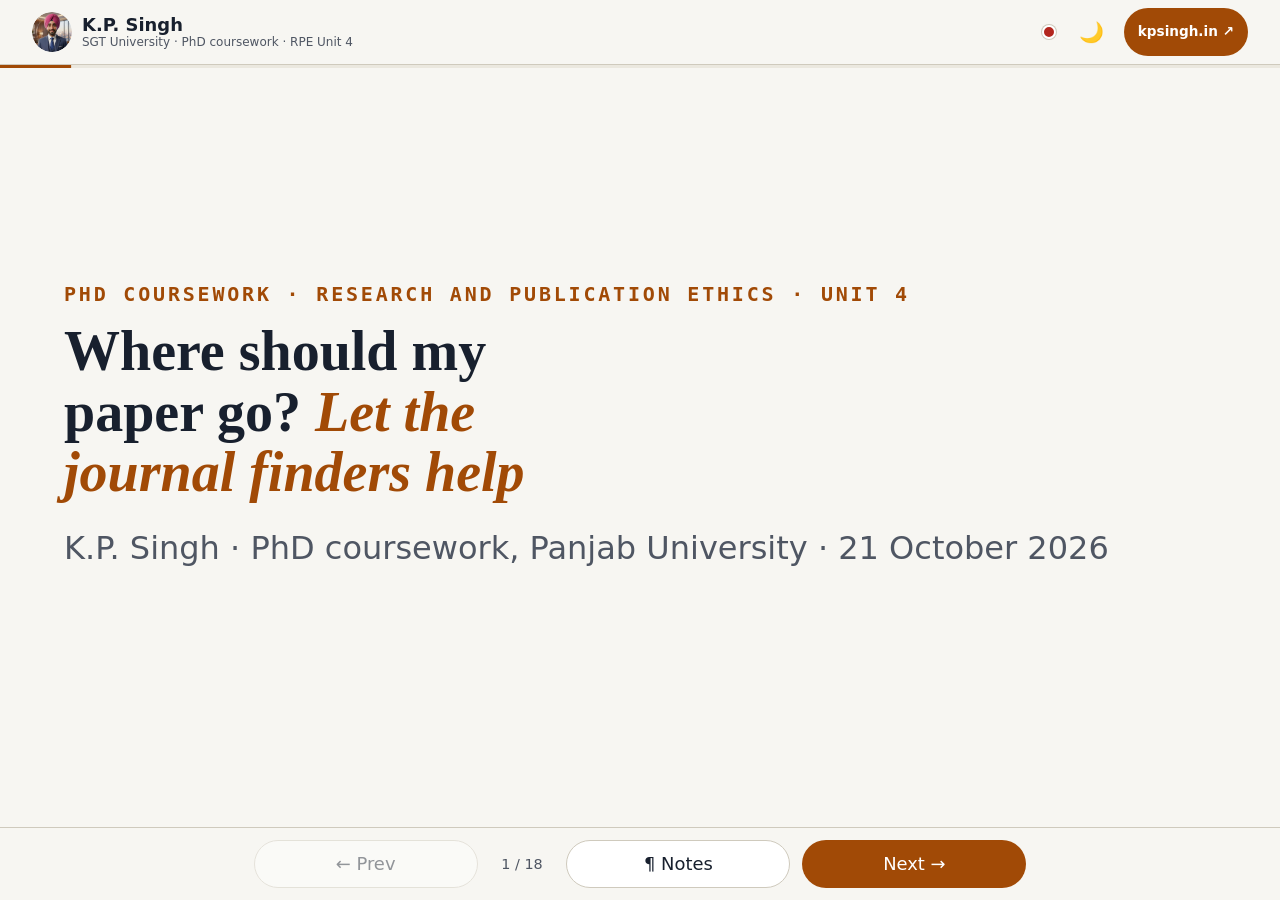
==== journal-finder/RPE-U4-JournalFinders_slides.html @ 599c1cad "Add RPE Unit 4 journal finder playbook deck, speaker script and /jf join link Co-Authored-By: Claude" ====
<!DOCTYPE html>
<html lang="en" data-base="1.9.1" data-persist="on" data-page="RPE-L04-LIVE-live" data-profile="deck" data-ace-live="1.0.0" data-quiz-id="RPE-L04-LIVE" data-core="c0.0.0" data-pack="p0.0.0">
<head>
<meta charset="utf-8">
<meta name="viewport" content="width=device-width, initial-scale=1, viewport-fit=cover">
<meta name="color-scheme" content="light dark">
<meta name="theme-color" content="#f6f7fb" id="themeColor">
<meta name="description" content="Live round RPE-L04-LIVE: join with a phone, answer on the phone, standings on the screen.">
<title>Where should my paper go? Journal finders, hands on</title>
<script>document.documentElement.classList.add('js')</script>
<script>try{var r=document.documentElement,t=localStorage.getItem('kp:theme');if(t==='light'||t==='dark')r.dataset.theme=t}catch(e){}</script>
<style>
/* DESIGN: Stage: one accent, big question type, the live bars and standings carry the colour */
/* ===== 1. TOKENS — names are fixed by kp-html-base; VALUES are the page's own design choice ===== */
:root{
  --sat:env(safe-area-inset-top,0px); --sab:env(safe-area-inset-bottom,0px);
  --sal:env(safe-area-inset-left,0px); --sar:env(safe-area-inset-right,0px);
  --pad:clamp(16px,4vw,32px); --gap:clamp(12px,3vw,24px);
  --r:16px; --r-lg:24px; --r-pill:999px;
  --nav-h:65px; --dock-h:73px; --measure:68ch;
  --dur-1:140ms; --dur-2:260ms; --dur-3:460ms;
  --ease-out:cubic-bezier(.22,.61,.36,1); --ease-in:cubic-bezier(.55,.06,.68,.19);
  --ease-soft:cubic-bezier(.2,.8,.2,1); --ease-spring:cubic-bezier(.34,1.56,.64,1);
  --step--1:clamp(.84rem,.82rem + .1vw,.9rem);
  --step-0:clamp(1rem,.95rem + .25vw,1.12rem);
  --step-1:clamp(1.2rem,1.1rem + .5vw,1.45rem);
  --step-2:clamp(1.6rem,1.32rem + 1.4vw,2.4rem);
  --step-3:clamp(2.1rem,1.6rem + 2.5vw,3.4rem);
  --font-body:system-ui,-apple-system,"Segoe UI",Roboto,sans-serif;
  --font-display:var(--font-body);
  --font-mono:ui-monospace,"SF Mono","Cascadia Mono",Menlo,Consolas,monospace;
  /* light palette (placeholder — override freely, keep the token names) */
  --bg:#f6f7fb; --card:#ffffff; --soft:#e9ecf5; --fg:#15171f; --muted:#555b6e;
  --line:#c9cfdf; --accent:#3a4fd7; --accent-fg:#ffffff; --accent-2:#d7359a;
  --nav-bg:rgba(246,247,251,.82);
  --shadow-1:0 1px 2px rgba(0,0,0,.06),0 1px 3px rgba(0,0,0,.04);
  --shadow-2:0 6px 18px rgba(0,0,0,.08),0 1px 3px rgba(0,0,0,.05);
  --shadow-3:0 18px 48px rgba(0,0,0,.14);
  --ambient-glow:rgba(58,79,215,.07); --ambient-rule:rgba(21,23,31,.035);
  --glass:rgba(255,255,255,.74); --code-bg:#1e1e2e; --code-fg:#f2f2f0;
  --ok:#1d7a4f; --warn:#8a5a00; --bad:#b3261e;
  --tint:#eef1fb; --tint-2:#fbeef6;
}
/* dark palette — layer 2 (system preference, unless the user forced light) */
@media (prefers-color-scheme:dark){
  :root:not([data-theme="light"]){
    --bg:#0f1117; --card:#181b25; --soft:#252a38; --fg:#eef0f6; --muted:#a3a9bd;
    --line:#3a4157; --accent:#8fa0ff; --accent-fg:#0f1117; --accent-2:#ff7ac6;
    --nav-bg:rgba(15,17,23,.82);
    --shadow-1:0 1px 2px rgba(0,0,0,.4); --shadow-2:0 8px 22px rgba(0,0,0,.45); --shadow-3:0 22px 56px rgba(0,0,0,.6);
    --ambient-glow:rgba(143,160,255,.07); --ambient-rule:rgba(238,240,246,.03);
    --glass:rgba(24,27,37,.74); --code-bg:#11121a; --code-fg:#f2f2f0;
    --ok:#6fd3a0; --warn:#f0c05a; --bad:#ff8a80;
    --tint:#1d2231; --tint-2:#2a1d27;
  }
}
/* dark palette — layer 3 (explicit toggle). KEEP IDENTICAL to layer 2 values. */
:root[data-theme="dark"]{
  --bg:#0f1117; --card:#181b25; --soft:#252a38; --fg:#eef0f6; --muted:#a3a9bd;
  --line:#3a4157; --accent:#8fa0ff; --accent-fg:#0f1117; --accent-2:#ff7ac6;
  --nav-bg:rgba(15,17,23,.82);
  --shadow-1:0 1px 2px rgba(0,0,0,.4); --shadow-2:0 8px 22px rgba(0,0,0,.45); --shadow-3:0 22px 56px rgba(0,0,0,.6);
  --ambient-glow:rgba(143,160,255,.07); --ambient-rule:rgba(238,240,246,.03);
  --glass:rgba(24,27,37,.74); --code-bg:#11121a; --code-fg:#f2f2f0;
  --ok:#6fd3a0; --warn:#f0c05a; --bad:#ff8a80;
  --tint:#1d2231; --tint-2:#2a1d27;
}

/* ===== 2. RESET / BASE ===== */
*,*::before,*::after{box-sizing:border-box}
html{color-scheme:light dark;-webkit-text-size-adjust:100%;text-size-adjust:100%;
  scroll-padding-top:calc(var(--nav-h) + var(--sat) + 12px);scroll-behavior:smooth}
:root[data-theme="light"]{color-scheme:light}
:root[data-theme="dark"]{color-scheme:dark}
body{margin:0;background:var(--bg);color:var(--fg);
  font:400 var(--step-0)/1.55 var(--font-body);
  overflow-x:clip;-webkit-tap-highlight-color:transparent;text-rendering:optimizeLegibility;
  padding-top:calc(var(--nav-h) + var(--sat) + var(--gap));
  padding-bottom:calc(var(--sab) + var(--gap));
  padding-left:calc(var(--sal) + var(--pad)); padding-right:calc(var(--sar) + var(--pad))}
img,video,canvas,svg{max-width:100%;display:block;height:auto}
h1,h2,h3{font-family:var(--font-display)}
h1{font-size:var(--step-3);line-height:1.08;margin:.2em 0 .4em;text-wrap:balance}
h2{font-size:var(--step-2);line-height:1.15;margin:1.2em 0 .4em;text-wrap:balance}
h3{font-size:var(--step-1);line-height:1.25;margin:1em 0 .35em}
p{text-wrap:pretty}
code,kbd,pre{font-family:var(--font-mono)}
/* iOS zooms the whole page when a focused input is < 16px — never go below 16px */
button,input,select,textarea{font:inherit;color:inherit}
input:not([type=checkbox]):not([type=radio]):not([type=range]),select,textarea{font-size:max(16px,1em);min-height:48px;padding:10px 14px;border-radius:12px;border:1px solid var(--line);background:var(--card);max-width:100%}
:focus-visible{outline:2px solid var(--accent);outline-offset:3px;border-radius:6px}
.sr-only{position:absolute;width:1px;height:1px;overflow:hidden;clip:rect(0 0 0 0);white-space:nowrap}
.skip{position:absolute;left:-9999px}
.skip:focus{display:inline-flex;align-items:center;min-height:48px;left:12px;top:calc(var(--sat) + 8px);z-index:100;background:var(--card);color:var(--fg);padding:12px 16px;border-radius:10px;border:1px solid var(--line)}

/* ===== 3. NAV (kp-html-base — edit HERE ONLY, every skill inherits) ===== */
.nav{position:fixed;inset:0 0 auto 0;z-index:50;display:flex;align-items:center;gap:8px;
  padding:calc(var(--sat) + 8px) calc(var(--sar) + var(--pad)) 8px calc(var(--sal) + var(--pad));
  /* opaque: --nav-bg tints a solid --bg layer, so page text never shows through (1.6.1) */
  background:linear-gradient(var(--nav-bg),var(--nav-bg)),var(--bg);border-bottom:1px solid var(--line);
  -webkit-backdrop-filter:blur(14px) saturate(1.4);backdrop-filter:blur(14px) saturate(1.4)}
@supports not ((backdrop-filter:blur(1px)) or (-webkit-backdrop-filter:blur(1px))){.nav{background:var(--card)}}
.nav-brand{display:flex;align-items:center;gap:10px;min-width:0;margin-right:auto}
.nav-brand>div{min-width:0}
.nav-logo{width:40px;height:40px;flex:none;border-radius:50%;object-fit:contain;background:transparent}
.nav-logo[hidden]{display:none}
.nav-name{font-weight:700;line-height:1.15;white-space:nowrap;overflow:hidden;text-overflow:ellipsis}
.nav-sub{font-size:.75rem;line-height:1.2;color:var(--muted);white-space:nowrap;overflow:hidden;text-overflow:ellipsis}
.nav-cta{display:inline-flex;align-items:center;min-height:48px;padding:0 14px;flex:none;
  border-radius:var(--r-pill);background:var(--accent);color:var(--accent-fg);
  font-size:.85rem;font-weight:600;text-decoration:none;white-space:nowrap}
.theme-toggle{flex:none;width:48px;height:48px;border:0;border-radius:50%;background:transparent;
  font-size:1.25rem;line-height:1;cursor:pointer;display:inline-flex;align-items:center;justify-content:center}
@media (hover:hover){.theme-toggle:hover{background:var(--soft)}}
.nav-roll{cursor:default;background:var(--soft);color:var(--fg);border:1px solid var(--line);font-variant-numeric:tabular-nums;max-width:44vw;overflow:hidden}
@media (max-width:379px){.nav-sub{display:none}.nav-cta{padding:0 10px;font-size:.78rem}.nav-roll-label{display:none}}
@media (max-width:479px){.nav-roll-label{display:none}.nav-roll{padding:0 12px}}
/* nav profiles sgt-rd and none (1.7.0): sgt-rd = "SGT · R&D" badge left, SGT logo centred (seal only below 640px), toggle right;
   none = the page title and the toggle only. The logo sits on its own white plate so the blue wordmark reads in both themes. */
.nav-sgt{display:grid;grid-template-columns:minmax(0,1fr) auto minmax(0,1fr)}
.nav-sgt .nav-brand{margin-right:0}.nav-sgt .theme-toggle{justify-self:end}
.nav-badge{display:inline-flex;align-items:center;min-height:32px;padding:0 10px;flex:none;border-radius:var(--r-pill);border:1px solid var(--line);
  background:var(--soft);color:var(--fg);font:700 .72rem/1 var(--font-mono);letter-spacing:.08em;white-space:nowrap}
.nav-mark{display:flex;align-items:center;justify-content:center;flex:none;height:44px;padding:4px 10px;border-radius:10px;background:#fff}
.nav-mark img{display:block;height:34px;width:auto;max-width:none}
.nav-mark[hidden]{display:none}
@media (max-width:639px){.nav-mark{width:44px;padding:2px;border-radius:50%}.nav-mark img{width:40px;height:40px;object-fit:cover;object-position:left center;border-radius:50%}}

/* ===== 4. LAYOUT / COMPONENTS ===== */
.wrap{max-width:72rem;margin-inline:auto}
.measure{max-width:var(--measure)}
.card{background:var(--card);border:1px solid var(--line);border-radius:var(--r);padding:var(--gap)}
.btn{min-height:48px;min-width:48px;padding:12px 20px;border-radius:var(--r-pill);cursor:pointer;
  border:1px solid var(--line);background:var(--card);
  transition:transform var(--dur-1) var(--ease-out),border-color var(--dur-1) var(--ease-out)}
.btn:active{transform:scale(.96)}
.btn:disabled{opacity:.45;cursor:default;transform:none}
.btn-primary{background:var(--accent);color:var(--accent-fg);border-color:transparent}
@media (hover:hover){.btn:not(:disabled):hover{border-color:var(--accent)}}
.num{font-variant-numeric:tabular-nums}
.meter{height:8px;border-radius:var(--r-pill);background:var(--soft);overflow:hidden}
.meter>span{display:block;height:100%;border-radius:inherit;background:var(--accent);transform-origin:0 50%;transform:scaleX(var(--p,0));transition:transform var(--dur-3) var(--ease-out)}
.cp{display:flex;align-items:center;gap:12px;min-height:48px;cursor:pointer}
.cp input{width:24px;height:24px;flex:none;accent-color:var(--accent)}
/* bottom action dock (quiz attempt screen, deck controls): clears the iPhone home bar; add class "has-dock" to <body> */
body.has-dock{padding-bottom:calc(var(--dock-h) + var(--sab) + var(--gap))}
.dock{position:fixed;inset:auto 0 0 0;z-index:40;display:flex;gap:12px;align-items:center;
  padding:12px calc(var(--sar) + var(--pad)) calc(var(--sab) + 12px) calc(var(--sal) + var(--pad));
  background:linear-gradient(var(--nav-bg),var(--nav-bg)),var(--bg);border-top:1px solid var(--line);
  -webkit-backdrop-filter:blur(14px) saturate(1.4);backdrop-filter:blur(14px) saturate(1.4)}
@supports not ((backdrop-filter:blur(1px)) or (-webkit-backdrop-filter:blur(1px))){.dock{background:var(--card)}}
.dock .btn{flex:1;padding-block:0;line-height:1.2}
.dock-status{flex:none;font-variant-numeric:tabular-nums;color:var(--muted);font-size:.9rem;min-width:4.5em;text-align:center}
/* long pages: reading-progress hairline + scroll-spy contents */
.scroll-progress{position:fixed;left:0;right:0;top:var(--sat);height:3px;z-index:60;pointer-events:none}
.scroll-progress>span{display:block;height:100%;background:var(--accent);transform-origin:0 50%;transform:scaleX(var(--p,0))}
[data-spy] a[aria-current="true"]{color:var(--accent);font-weight:700}

/* ===== 5. MOTION (library — use what the page needs; every piece degrades to static) ===== */
.js [data-reveal]{opacity:0;transform:translate3d(0,20px,0);
  transition:opacity var(--dur-3) var(--ease-soft) var(--d,0ms),transform var(--dur-3) var(--ease-soft) var(--d,0ms)}
.js [data-reveal].is-in{opacity:1;transform:none}
@keyframes kp-rise{from{opacity:0;transform:translate3d(0,24px,0)}to{opacity:1;transform:none}}
@keyframes kp-slam{0%{opacity:0;transform:rotate(var(--tilt,-6deg)) scale(2.4)}62%{opacity:1;transform:rotate(var(--tilt,-6deg)) scale(.94)}100%{opacity:1;transform:rotate(var(--tilt,-6deg)) scale(1)}}
@keyframes kp-pop{0%{transform:scale(.6);opacity:0}70%{transform:scale(1.06);opacity:1}100%{transform:scale(1)}}
@keyframes kp-drift{from{transform:translate3d(0,0,0)}to{transform:translate3d(40px,-70px,0)}}
.kp-rise{animation:kp-rise var(--dur-3) var(--ease-soft) both}
.kp-slam{display:inline-block;animation:kp-slam .55s var(--ease-spring) both}
.kp-pop{animation:kp-pop var(--dur-3) var(--ease-spring) both}
/* ambient texture (static, cheap): <body data-ambient> — soft glow + faint ruled lines */
body[data-ambient]::before{content:"";position:fixed;inset:0;z-index:-1;pointer-events:none;
  background:radial-gradient(1100px 650px at 75% -10%,var(--ambient-glow),transparent 60%),
    repeating-linear-gradient(0deg,transparent 0 46px,var(--ambient-rule) 46px 47px)}
/* drifting motes: LOOPING decoration → page must also carry a data-pause-motion button */
.mote{position:fixed;z-index:-1;border-radius:50%;background:var(--fg);opacity:.05;pointer-events:none;
  animation:kp-drift 26s ease-in-out infinite alternate}
[data-motion="paused"] *,[data-motion="paused"] *::before,[data-motion="paused"] *::after{animation-play-state:paused !important}
@media print{
  .nav,.dock,.scroll-progress,.theme-toggle,[data-pause-motion],.mote{display:none !important}
  body{padding:0;background:#fff;color:#000}
  .js [data-reveal]{opacity:1 !important;transform:none !important}
}

/* ===== KIT: DECK / STAGE (kp-html-base 1.6.0) =====
   One slide visible at a time, soft cross-fade, staggered entrances, progress hairline, presenter notes.
   With JS off, ?all in the URL, or when printing, the slides simply stack into one long readable page. */
.deck{max-width:none;margin:0}
.slide{padding-block:var(--gap) calc(var(--gap) * 2);border-bottom:1px solid var(--line)}
.slide:focus{outline:none}
.slide-inner{max-width:72rem;margin-inline:auto;width:100%}
.js .deck:not(.is-all) .slide{position:fixed;z-index:1;left:0;right:0;
  top:var(--deck-top,calc(var(--nav-h) + var(--sat) + 3px));bottom:var(--deck-bottom,calc(var(--dock-h) + var(--sab)));
  overflow-x:hidden;overflow-y:auto;overscroll-behavior:contain;-webkit-overflow-scrolling:touch;
  display:flex;flex-direction:column;border:0;
  padding:var(--gap) calc(var(--sar) + var(--pad)) calc(var(--gap) * 1.5) calc(var(--sal) + var(--pad));
  opacity:0;visibility:hidden;
  transition:opacity var(--dur-3) var(--ease-out),visibility 0s linear var(--dur-3)}
.js .deck:not(.is-all) .slide.is-active{z-index:2;opacity:1;visibility:visible;
  transition:opacity var(--dur-3) var(--ease-out),visibility 0s}
.js .deck:not(.is-all) .slide-inner{margin:auto}            /* centred when short, scrolls from the top when tall */
.deck-progress{position:fixed;left:0;right:0;top:var(--deck-bar,calc(var(--nav-h) + var(--sat)));height:3px;z-index:45;background:var(--soft);display:none}
.deck-progress>span{display:block;height:100%;background:var(--accent);transform-origin:0 50%;transform:scaleX(var(--p,0));
  transition:transform var(--dur-3) var(--ease-out)}
.deck-dock{display:none}
.js .deck-progress{display:block}
.js .deck-dock{display:flex}
.deck-dock .btn{padding:12px 14px;white-space:nowrap}
.deck-dock [data-deck-notes]{flex:none}
@media (max-width:479px){.deck-dock .lbl{display:none}}
.deck-notes{position:fixed;z-index:55;left:calc(var(--sal) + var(--pad));right:calc(var(--sar) + var(--pad));
  bottom:calc(var(--dock-h) + var(--sab) + 10px);max-width:760px;margin-inline:auto;max-height:40dvh;overflow:auto;
  box-shadow:var(--shadow-3);border-color:var(--accent)}
.deck-notes h2{font:700 .72rem/1 var(--font-mono);letter-spacing:.2em;text-transform:uppercase;color:var(--muted);margin:0 0 .6em}
.deck-notes p{margin:0}
.js .deck.is-all .slide{position:static}
@media print{
  .js .deck .slide{position:static !important;opacity:1 !important;visibility:visible !important;break-after:page}
  .deck-progress,.deck-notes,.deck-dock{display:none !important}
}
.slide h1,.slide h2{margin-top:.25em}
@media (min-width:768px){.deck-dock{justify-content:center}.deck-dock .btn{flex:0 1 14rem}}
.deck-time{margin:.6em 0 0;font:600 .8rem/1.4 var(--font-mono);color:var(--muted);font-variant-numeric:tabular-nums}
/* talks: source lines and a references slide */
.src{font:500 .74rem/1.45 var(--font-mono);color:var(--muted);margin-top:1rem;overflow-wrap:anywhere}
.refs{list-style:none;padding:0;margin:0;display:grid;gap:.7rem}
.refs>li{padding-left:1.8em;text-indent:-1.8em;overflow-wrap:anywhere;font-size:.95rem}
/* ===== PAGE DESIGN (this page's own look) ===== */
/* ===== KIT: QUIZ / EVENT (kp-html-base 1.8.0) — options, view-transition swap, countdown numerals, pulse ===== */
/* Big option targets: the WHOLE row is the tap area (invisible radio stretched over it) */
.opts{display:grid;gap:10px;margin:0;padding:0;border:0}
.opt{position:relative;display:flex;align-items:center;gap:12px;min-height:56px;padding:12px 16px;
  border-radius:var(--r);background:var(--soft);border:2px solid var(--line);cursor:pointer;
  transition:border-color var(--dur-1) var(--ease-out),transform var(--dur-1) var(--ease-out)}
.opt input{position:absolute;inset:0;width:100%;height:100%;margin:0;opacity:0;cursor:pointer}
.opt-mark{flex:none;width:24px;height:24px;border-radius:50%;border:2px solid var(--muted);background:var(--card);
  display:inline-grid;place-items:center}
.opt-mark::after{content:"";width:12px;height:12px;border-radius:50%;background:var(--accent);transform:scale(0);
  transition:transform var(--dur-2) var(--ease-spring)}
.opt input:checked + .opt-mark{border-color:var(--accent)}
.opt input:checked + .opt-mark::after{transform:scale(1)}
.opt:has(input:checked){border-color:var(--accent)}
.opt:has(input:focus-visible){outline:2px solid var(--accent);outline-offset:3px}
.opt:active{transform:scale(.99)}
.opt-text{min-width:0;overflow-wrap:anywhere}
.countdown,.countup{font-variant-numeric:tabular-nums}
/* View-transition between questions (falls back to an instant swap) */
::view-transition-old(root){animation:kp-out var(--dur-2) var(--ease-in) both}
::view-transition-new(root){animation:kp-in var(--dur-2) var(--ease-out) both}
@keyframes kp-out{to{opacity:0;transform:translateX(-12px)}}
@keyframes kp-in{from{opacity:0;transform:translateX(12px)}}
@keyframes kp-pulse{0%,100%{transform:scale(1)}50%{transform:scale(1.06)}}
.pulse{animation:kp-pulse 2.4s ease-in-out infinite}
@media (prefers-reduced-motion:reduce){::view-transition-old(root),::view-transition-new(root){animation:none}}
/* -- CERTAINTY METER (1.8.0; ACE plan §3a.6, approved 5 Oct 2026): a confidence level as signal bars, 1 bar = Just guessing,
      2 = Fairly sure, 3 = Very sure. One neutral accent for every level (never red/amber/green, no emoji, no faces), so no
      level looks better than another and colour never carries the meaning. Selected = filled + a check mark. Markup:
      <button class="cmeter" data-v="2" aria-pressed="false"> + KP.meter(2, 'Fairly sure'); static (legend, page 0): <span class="cmeter static">. -- */
.cmeter{display:inline-flex;align-items:center;gap:8px;min-height:48px;padding:8px 14px;border-radius:var(--r-pill);
  border:2px solid var(--line);background:var(--soft);color:var(--fg);font:inherit;line-height:1.2;cursor:pointer;
  transition:background-color var(--dur-1) var(--ease-out),border-color var(--dur-1) var(--ease-out)}
.cmeter-bars{flex:none;width:22px;height:18px;overflow:visible}
.cmeter-bars rect{fill:transparent;stroke:var(--muted);stroke-width:1.5}
.cmeter-bars rect.on{fill:var(--accent);stroke:var(--accent)}
.cmeter-check{flex:none;width:16px;height:16px;fill:none;stroke:currentColor;stroke-width:2.6;stroke-linecap:round;stroke-linejoin:round;visibility:hidden}
.cmeter[aria-pressed="true"]{background:var(--accent);border-color:var(--accent);color:var(--accent-fg)}
.cmeter[aria-pressed="true"] .cmeter-bars rect{stroke:var(--accent-fg)}
.cmeter[aria-pressed="true"] .cmeter-bars rect.on{fill:var(--accent-fg)}
.cmeter[aria-pressed="true"] .cmeter-check{visibility:visible}
.cmeter:focus-visible{outline:2px solid var(--accent);outline-offset:3px}
.cmeter.static{min-height:0;padding:4px 10px;gap:6px;cursor:default;font-size:var(--step--1);background:var(--card)}
.cmeter.static .cmeter-check{display:none}
@media (hover:hover){.cmeter:not(.static):not([aria-pressed="true"]):hover{border-color:var(--accent)}}
@media (forced-colors:active){.cmeter-bars rect.on{fill:CanvasText}.cmeter[aria-pressed="true"]{outline:3px solid Highlight}}
/* ===== KIT: PODIUM (kp-html-base 1.9.0; copied from ace-self 1.1.0 quiz.css, R-SCO-10): 2nd, 1st, 3rd on a stage ===== */
.podium{display:grid;grid-template-columns:repeat(var(--places,3),minmax(0,1fr));align-items:end;gap:10px;margin-top:12px;
  max-width:calc(var(--places,3) * 22rem);margin-inline:auto}   /* 1.9.0: fewer places = a narrower, centred stage */
.podium:empty{display:none}
.step{text-align:center;min-width:0}
.step p{margin:0;overflow-wrap:anywhere}
.step-name{font-weight:700}
.step-score{color:var(--muted);font-size:var(--step--1);margin-bottom:6px !important}
.step-block{border-radius:var(--r) var(--r) 0 0;display:grid;place-items:center;background:var(--soft);border:2px solid var(--line);border-bottom:0}
.step-1 .step-block{height:7.5rem;background:color-mix(in srgb,var(--accent) 22%,var(--card));border-color:var(--accent)}
.step-2 .step-block{height:5.5rem}
.step-3 .step-block{height:4rem}
.step-rank{font-family:var(--font-display);font-size:var(--step-2)}
.podium.big .step-name{font-size:var(--step-1)}
.podium.big .step-1 .step-block{height:11rem}
.podium.big .step-2 .step-block{height:8rem}
.podium.big .step-3 .step-block{height:6rem}
.podium.rise .step{animation:kp-rise var(--dur-3) var(--ease-soft) both;animation-delay:var(--d,0ms)}
.podium-title{font-size:var(--step-2);text-align:center}
.podium-rest{max-width:28rem;margin:16px auto 0;padding-left:1.4em}
/* 1.9.0: a floor under the stage, so the open-bottomed steps stand on something (they read as cut off without it) */
.podium:not(:empty){border-bottom:4px solid var(--accent);padding-bottom:0}
:root{--qr-bg:#ffffff; --qr-fg:#111111}   /* the one allowed fixed colour pair: scanners need dark on light, in both themes */
.kicker{font:700 .74rem/1.3 var(--font-mono);letter-spacing:.18em;text-transform:uppercase;color:var(--accent);margin:0}
.slide h1{font-size:clamp(2rem,1.4rem + 3.2vw,3.6rem);line-height:1.05;max-width:22ch}
.slide h2{max-width:30ch}
.lead{font-size:var(--step-1);color:var(--muted);max-width:40ch}
.tag{font:700 .68rem/1 var(--font-mono);letter-spacing:.14em;text-transform:uppercase;color:var(--muted)}
.small{font-size:var(--step--1);color:var(--muted)}
.src{font:500 .74rem/1.45 var(--font-mono);color:var(--muted);margin-top:1rem;overflow-wrap:anywhere}
.choices[hidden]{display:none}
.choices{display:grid;gap:10px;margin:var(--gap) 0 0;padding-left:1.4em;font-size:var(--step-1)}
.qmedia{margin:var(--gap) 0 0;max-width:min(100%,40rem)}
.qmedia svg,.qmedia img{max-width:100%;height:auto}
/* ===== KIT: ACE-LIVE 1.0.0 (copied from kp-live-poll 2.1.2) — paste into section 4/5 of the base <style>, before the reduced-motion block ===== */
/* status dot in the nav (NAV-EXTRA slot): red offline · amber connected without PIN · green live */
.live-dot{flex:none;width:14px;height:14px;border-radius:50%;background:var(--bad);border:2px solid var(--card);box-shadow:0 0 0 1px var(--line);margin-right:4px}
.live-dot[data-state="join"]{background:var(--warn)}
.live-dot[data-state="live"]{background:var(--ok);animation:kp-livepulse 2.4s ease-in-out infinite}
@keyframes kp-livepulse{0%,100%{transform:scale(1)}50%{transform:scale(1.25)}}
/* PIN gate: shown once at the start (presenter mode with a backend URL), or with the P key */
.live-gate{position:fixed;inset:0;z-index:70;display:grid;place-items:center;padding:var(--pad);background:rgba(0,0,0,.35)}
.live-gate[hidden]{display:none}
.live-gate .card{width:min(100%,30rem);max-height:calc(100dvh - 2*var(--pad));overflow:auto;display:grid;gap:12px;box-shadow:var(--shadow-3)}
.live-gate input{width:100%}
.live-gate .row{display:flex;gap:8px;flex-wrap:wrap;position:sticky;bottom:0;background:var(--card);padding-top:8px}
.live-gate fieldset{border:0;margin:0;padding:0;display:grid;gap:6px;min-width:0} .live-gate fieldset[hidden]{display:none}
.live-gate legend{padding:0;font:600 .8rem/1.2 var(--font-mono);color:var(--muted);letter-spacing:.04em;text-transform:uppercase}
.seg{display:flex;flex-wrap:wrap;gap:8px}
.seg label{position:relative;flex:1 1 4.5rem;min-width:0}
.seg input{position:absolute;inset:0;opacity:0;margin:0;cursor:pointer}
.seg span{display:flex;align-items:center;justify-content:center;min-height:48px;padding:0 12px;border:2px solid var(--line);border-radius:var(--r);background:var(--card);color:var(--fg);font-weight:600;text-align:center}
.seg input:checked+span{border-color:var(--accent);background:var(--accent);color:var(--accent-fg)}
.seg input:focus-visible+span{outline:3px solid var(--accent-2);outline-offset:2px}
/* pills */
.pill{display:inline-flex;align-items:center;gap:6px;min-height:32px;padding:4px 12px;border-radius:var(--r-pill);border:1px solid var(--line);background:var(--soft);font:600 .8rem/1 var(--font-mono);color:var(--fg)}
.pill.on{border-color:var(--ok);color:var(--ok)} .pill.off{border-color:var(--bad);color:var(--bad)}
/* live question panel */
.live{margin-top:var(--gap);display:grid;gap:var(--gap)}
.live-head{display:flex;flex-wrap:wrap;gap:10px;align-items:center}
.live-ctl{display:flex;flex-wrap:wrap;gap:8px;margin-left:auto}
.cd{display:inline-grid;place-items:center;width:64px;height:64px;border-radius:50%;border:3px solid var(--accent-2);background:var(--card);cursor:pointer;line-height:1;padding:0}
.cd .cd-n{font:700 1.3rem/1 var(--font-mono);color:var(--accent-2)} .cd .cd-l{font:600 .55rem/1 var(--font-mono);letter-spacing:.06em;text-transform:uppercase;color:var(--muted)}
.cd[hidden]{display:none}
.cd.held{border-style:dashed;border-color:var(--muted)} .cd.held .cd-n{font-size:.8rem;color:var(--muted)}
.bars{display:grid;gap:10px} .bars[hidden]{display:none}
.bar{display:grid;grid-template-columns:2.2rem 1fr 4.5rem;gap:10px;align-items:center;animation:kp-rise var(--dur-3) var(--ease-soft) both}
.bar .k{font:700 .9rem/1 var(--font-mono);width:2.2rem;height:2.2rem;border-radius:50%;display:inline-grid;place-items:center;border:2px solid var(--line);background:var(--card)}
.bar .t{display:grid;gap:4px;min-width:0} .bar .t span{overflow-wrap:anywhere}
.bar .m{height:14px;border-radius:var(--r-pill);background:var(--soft);overflow:hidden}
.bar .m>i{display:block;height:100%;background:var(--accent);transform-origin:0 50%;transform:scaleX(var(--p,0));transition:transform var(--dur-3) var(--ease-out)}
.bar .n{font:700 1rem/1 var(--font-mono);text-align:right;font-variant-numeric:tabular-nums}
.bar.correct .k{border-color:var(--ok);background:var(--ok);color:var(--accent-fg)} .bar.correct .m>i{background:var(--ok)}
.answer{display:none;align-items:center;gap:12px;flex-wrap:wrap} .answer.show{display:flex}
.stamp{font:700 1.05rem/1.1 var(--font-mono);letter-spacing:.18em;color:var(--accent-2);border:3px double currentColor;border-radius:.4em;padding:.45em .8em;--tilt:-5deg;transform:rotate(var(--tilt));display:inline-block}
/* join slide */
.join{display:grid;gap:var(--gap);grid-template-columns:1fr;align-items:center}
@media (min-width:800px){.join{grid-template-columns:auto 1fr}}
.qr{width:min(58vw,320px);aspect-ratio:1;background:var(--qr-bg);border:1px solid var(--line);border-radius:var(--r);padding:12px;display:grid;place-items:center}
.qr svg{width:100%;height:100%} .qr svg rect{fill:var(--qr-bg)} .qr svg path{fill:var(--qr-fg)}
.qr .qr-placeholder{color:var(--qr-fg);text-align:center;font-size:.9rem}
.join-url{font:700 clamp(1.2rem,.8rem + 1.6vw,2.2rem)/1.3 var(--font-mono);overflow-wrap:anywhere;margin:.2em 0}   /* 1.0.0: >= 32px at 1280 so the room can read it */
.joined{font:700 clamp(2.4rem,2rem + 3vw,4.6rem)/1 var(--font-display);color:var(--accent);margin:.1em 0}
/* leaderboard slide */
.lb{display:grid;gap:8px;margin-top:var(--gap)}
.lb-row{display:grid;grid-template-columns:2.4rem 1fr auto;gap:12px;align-items:center;background:var(--card);border:1px solid var(--line);border-radius:var(--r);padding:10px 14px;animation:kp-rise var(--dur-3) var(--ease-soft) both}
.lb-row .rk{font:700 1.1rem/1 var(--font-mono);color:var(--muted)} .lb-row.top .rk{color:var(--accent-2)}
.lb-row .nm{font-weight:700;overflow-wrap:anywhere} .lb-row .pt{font:700 1.1rem/1 var(--font-mono);font-variant-numeric:tabular-nums}
.lb-row.top{border-color:var(--accent-2);box-shadow:var(--shadow-2)} .lb-empty{color:var(--muted)}
/* audience mode (same file, ?join) */
body.aud-mode{padding-bottom:calc(var(--sab) + var(--gap))}
body.aud-mode .deck,body.aud-mode .deck-progress,body.aud-mode .deck-dock,body.aud-mode .deck-notes,body.aud-mode .live-gate,body.aud-mode .live-dot{display:none !important}
.aud{display:none;max-width:34rem;margin-inline:auto}
body.aud-mode .aud{display:block}
.aud .screen{display:grid;gap:var(--gap)} .aud .screen[hidden]{display:none}
.aud h2{margin-top:.2em}
.aud .q{font-family:var(--font-display);font-size:var(--step-1);line-height:1.35;margin:0}
.aud .status{color:var(--muted);font:600 .85rem/1.4 var(--font-mono)}
.aud .opts.letters{grid-template-columns:1fr 1fr}
.aud .opts.letters .opt{min-height:88px;justify-content:center} .aud .opts.letters .opt-mark{width:44px;height:44px;font-size:1.2rem} .aud .opts.letters .opt-text{display:none}
.aud .follow{display:grid;gap:8px}
.aud .follow .slide-inner{font-size:.95rem} .aud .follow h1,.aud .follow h2{font-size:var(--step-1)} .aud .follow .src{display:none}
.aud .result{font:700 var(--step-2)/1.1 var(--font-display)}
.aud .result.ok{color:var(--ok)} .aud .result.no{color:var(--bad)} .aud .result.poll{color:var(--accent)}
.aud .mylb{display:grid;gap:6px}
.aud .mylb div{display:flex;justify-content:space-between;gap:10px;padding:8px 12px;border:1px solid var(--line);border-radius:10px;background:var(--card)}
.aud .mylb div.me{border-color:var(--accent);font-weight:700}
/* timed mode: phone "Get ready" + timer, standings card over the slide */
.aud .big{font:700 clamp(3.4rem,14vw,5.5rem)/1 var(--font-mono);color:var(--accent);text-align:center;margin:0;font-variant-numeric:tabular-nums}
.aud .timer{font:700 var(--step-1)/1 var(--font-mono);color:var(--accent-2);margin:0;font-variant-numeric:tabular-nums}
.aud .rank{margin:0;font:600 .9rem/1.4 var(--font-mono);color:var(--muted)} .aud .rank[hidden]{display:none}
.stand{position:fixed;z-index:45;right:var(--pad);top:calc(var(--deck-top,var(--nav-h)) + 12px);width:min(22rem,calc(100vw - 2*var(--pad)));padding:14px;background:var(--card);border:1px solid var(--line);border-radius:var(--r);box-shadow:var(--shadow-3);opacity:0;transform:translateY(16px);transition:opacity var(--dur-2) var(--ease-out),transform var(--dur-2) var(--ease-out)}
.stand[hidden]{display:none} .stand.in{opacity:1;transform:none}
.stand h3{margin:0 0 8px;font-size:var(--step-0)} .stand .lb{margin-top:0;gap:6px} .stand .lb-row{animation:none;padding:6px 10px}
/* add to the reduced-motion block: .live-dot{animation:none !important} (the global rule there already zeroes the standings-card transition) */
/* ace-live 1.0.0: phone instructions, certainty meter on the question card, team line, save status, podium slide, team card */
.aud .howto{margin:0;padding-left:1.2em;display:grid;gap:4px;color:var(--fg);font-size:.95rem}
.aud .howto:empty{display:none}
.aud .aconf{display:grid;gap:8px} .aud .aconf[hidden]{display:none}
.aud .aconf-row{display:flex;flex-wrap:wrap;gap:8px} .aud .aconf-row .cmeter{flex:1 1 9rem;justify-content:center}
.save-line{margin:10px 0 0;min-height:1.4em}
.stand .lb-teams{margin-top:6px}
.stand h3+.lb+h3{margin-top:12px}

/* 1.0.0: on a projector (laptop width) the round's words are body text: at least 32px (the AI-SETU A-STYLE floor; good for every room) */
@media (min-width:1100px){.deck .slide .lead,.deck .slide .small,.deck .lb-empty{font-size:max(2rem,1em)}}
/* 1.0.0 (KP review prep): the podium heading centred across the slide; on phones the chosen letter fills, no separate dot
   (the quiz kit's .opt-mark dot sits below a lettered mark) */
.slide h2.podium-title{max-width:none;text-align:center}
.aud .opt-mark::after{display:none}
.aud .opt input:checked + .opt-mark{background:var(--accent);border-color:var(--accent);color:var(--accent-fg)}
.aud .opt .opt-mark{display:inline-grid;place-items:center;width:28px;height:28px;font:700 .85rem/1 var(--font-mono);padding:0}
/* KP's review, 8 Oct 2026 */
.aud #a-join label{display:block;margin:0 0 6px}                                   /* every label above its box (Roll number too); the join form only, */
.aud #a-join input{display:block;width:100%}                                       /* never the answer options, which are labels too */
.aud #a-join.closed > :not(.kicker):not(h2):not(#a-msg){display:none}              /* joining closed: the message only, large */
.aud #a-join.closed #a-msg{font:700 var(--step-2)/1.25 var(--font-display);color:var(--fg);margin:.4em 0}
.cd.off{width:auto;min-width:64px;border-radius:var(--r-pill);padding:0 16px}     /* timer off: the chip says "No timer" */
.cd.off .cd-n{font:700 1rem/1 var(--font-mono);white-space:nowrap} .cd.off .cd-l{display:none}
.aud .aconf-row{flex-direction:column} .aud .aconf-row .cmeter{flex:none;width:100%;justify-content:center}   /* three equal buttons, stacked */
.deck .slide .slide-inner{transition:padding var(--dur-2) var(--ease-out)}


/* arc-slides 1.0.0 talk look "ledger" (from the RPE example's rpe_page.css): paper white, navy ink, one seal-red accent,
   serif display; restrained for panels and committees. A talk may add its own CSS after this file (--css or "css" in
   the source) to change the tokens; component class names stay. Slides: body text 32px or more at 1280px (kp-html-base
   references/deck.md, "Slide rules"). */
:root{
  --bg:#f7f6f2; --card:#ffffff; --soft:#ebe8df; --fg:#18202e; --muted:#4f5663;
  --line:#cfcabd; --accent:#a3261d; --accent-fg:#ffffff; --accent-2:#1f3a5f;
  --nav-bg:rgba(247,246,242,.88);
  --font-display:"Iowan Old Style","Palatino Linotype",Palatino,Georgia,serif;
}
@media (prefers-color-scheme:dark){:root:not([data-theme="light"]){
  --bg:#10141c; --card:#19202c; --soft:#252d3b; --fg:#ecebe6; --muted:#aab0bb;
  --line:#3a4354; --accent:#ff8a7a; --accent-fg:#10141c; --accent-2:#9cc0ea; --nav-bg:rgba(16,20,28,.88);}}
:root[data-theme="dark"]{
  --bg:#10141c; --card:#19202c; --soft:#252d3b; --fg:#ecebe6; --muted:#aab0bb;
  --line:#3a4354; --accent:#ff8a7a; --accent-fg:#10141c; --accent-2:#9cc0ea; --nav-bg:rgba(16,20,28,.88);}

/* ---- deck ---- */
.kicker{font:700 .74rem/1.3 var(--font-mono);letter-spacing:.14em;text-transform:uppercase;color:var(--accent);margin:0}
.slide h1{font-size:clamp(2.1rem,1.4rem + 3.6vw,4.2rem);line-height:1.05;max-width:18ch}
.slide h2{max-width:30ch}
.slide h1 em,.slide h2 em{font-style:italic;color:var(--accent)}
.byline{color:var(--muted);font-size:var(--step-1);margin-top:var(--gap)}
.slide .display{font-size:clamp(1.8rem,1.2rem + 2.8vw,3.2rem);line-height:1.12;max-width:22ch}
.lead{max-width:40ch;margin:.6em 0 0}
.points{margin:.6em 0 0;padding-left:1.1em;display:grid;gap:.35em;max-width:44ch}
.facts{display:grid;gap:var(--gap);grid-template-columns:repeat(auto-fit,minmax(min(100%,190px),1fr));border-block:1px solid var(--line);padding-block:var(--gap);margin-top:var(--gap)}
.fact b{display:block;font:700 clamp(1.6rem,1.2rem + 1.8vw,2.6rem)/1.1 var(--font-display);color:var(--accent-2)}
.fact span{color:var(--muted)}
.tcards{display:grid;gap:10px;grid-template-columns:repeat(auto-fit,minmax(min(100%,230px),1fr));margin-top:var(--gap)}
.tcard{background:var(--card);border:1px solid var(--line);border-radius:var(--r);padding:14px 16px;display:grid;gap:4px;align-content:start;box-shadow:var(--shadow-1)}
.tcard b{font-family:var(--font-display);font-size:1.1em;color:var(--accent-2)}
.tcard .tag{font:700 .68rem/1 var(--font-mono);letter-spacing:.12em;text-transform:uppercase;color:var(--muted)}
.table-wrap{overflow-x:auto;border:1px solid var(--line);border-radius:var(--r);margin-top:var(--gap)}
.table-wrap table{border-collapse:collapse;width:100%;background:var(--card)}
.table-wrap th,.table-wrap td{padding:8px 14px;border-bottom:1px solid var(--line);text-align:left;vertical-align:top}
.table-wrap th{background:var(--soft)}
.steps{list-style:none;margin:var(--gap) 0 0;padding:0;display:grid;gap:10px;grid-template-columns:repeat(auto-fit,minmax(min(100%,200px),1fr));counter-reset:st}
.steps>li{counter-increment:st;background:var(--card);border:1px solid var(--line);border-top:4px solid var(--accent-2);border-radius:var(--r);padding:12px 14px}
.steps>li::before{content:counter(st);display:block;font:700 .8em/1 var(--font-mono);color:var(--accent);margin-bottom:.3em}
.predict{display:grid;gap:.8rem;justify-items:start;margin-top:var(--gap)}
.reveal-ans{margin:0}
.stamp{font:700 1.05rem/1.1 var(--font-mono);letter-spacing:.16em;color:var(--accent);border:3px double currentColor;border-radius:.4em;padding:.45em .8em;--tilt:-5deg;transform:rotate(var(--tilt));display:inline-block;margin-left:.4em}
.qa{font:700 var(--step-2)/1.1 var(--font-display);color:var(--accent);margin-top:var(--gap)}
.slide .src{max-width:none}
.deck .layers{margin-top:var(--gap)}

/* the back of the room: body text 32px or more at 1280px (deck.md); phones keep the body size */
@media (min-width:1024px){
  .deck .slide-inner{font-size:32px;line-height:1.35}
  .deck .slide-inner h2{font-size:44px;line-height:1.15}
  .deck .slide-inner h1{font-size:56px;line-height:1.08}
  .deck .slide-inner .display{font-size:52px}
  .deck .slide-inner .kicker{font-size:20px}
  .deck .slide-inner .src{font-size:18px}
  .deck .slide-inner .refs>li{font-size:24px}
  .deck .slide-inner .btn{font-size:28px}
  .deck .slide-inner .tcard .tag{font-size:16px}
  .deck .slide-inner .byline{font-size:1em}
  .deck .slide-inner .stamp{font-size:32px}
  .deck .slide-inner .fact b{font-size:56px}
  .deck .slide-inner .layers-ctl .btn{font-size:24px}
}

/* ---- speaker script ---- */
.glance{border:1px solid var(--line);border-left:4px solid var(--accent);border-radius:var(--r);background:var(--card);padding:12px 16px;margin:.8rem 0}
.glance dl{display:grid;grid-template-columns:max-content 1fr;gap:.35em .9em;margin:0}
.glance dt{font-weight:700;color:var(--accent-2)}
.glance dd{margin:0}
.glance .g-min{font:700 .8rem/1 var(--font-mono);color:var(--accent);margin:0 0 .5em}
.timing td.num,.timing th.num{text-align:right;white-space:nowrap}
.timing tr.can-skip td:last-child{color:var(--muted);font-style:italic}
/* the docs kit keeps table cells on one line; the timing table must fit the screen (KP, A3 review) */
.timing .t-slide{white-space:normal;min-width:10rem}
.timing .t-short{display:none}
@media (max-width:640px){
  .timing th,.timing td{padding:8px 6px;white-space:normal}
  .timing .t-slide{min-width:0}
  .timing .has-short .t-long{display:none}
  .timing .t-short{display:inline}
}
.open-slides{display:inline-flex;margin-top:.6rem;text-decoration:none}
.timing a,.glance a{color:var(--accent-2);text-underline-offset:.15em}
@media (max-width:480px){.glance dl{grid-template-columns:1fr}.glance dd{margin-bottom:.4em}}

/* RPE Unit 4 playbook: field-guide palette (one open-access amber accent) and the demo and simulated-finder widgets */
:root{--accent:#a14a06;--accent-fg:#ffffff;--accent-2:#0f5e66}
@media (prefers-color-scheme:dark){:root:not([data-theme="light"]){--accent:#fdba74;--accent-fg:#1a1205;--accent-2:#7dd3dc}}
:root[data-theme="dark"]{--accent:#fdba74;--accent-fg:#1a1205;--accent-2:#7dd3dc}
.demo{display:grid;gap:var(--gap)}
.demo-links{display:flex;flex-wrap:wrap;gap:10px}
.demo-links .btn{min-height:48px}
.abstract{margin:0;padding:var(--pad);max-width:var(--measure)}
.abstract figcaption{display:flex;flex-wrap:wrap;align-items:center;gap:10px;margin-bottom:8px}
.abstract p{margin:0;font-size:var(--step-0);line-height:1.5}
.sim{display:grid;gap:12px;grid-template-columns:minmax(0,1fr) minmax(0,1.1fr);align-items:start}
.sim-badge{grid-column:1/-1;margin:0;justify-self:start;padding:6px 12px;border-radius:var(--r-pill);border:1px dashed var(--accent);color:var(--fg);font-size:var(--step--1)}
.sim-in{display:grid;gap:8px}
.sim-field{display:grid;gap:6px}
.sim textarea{width:100%;min-height:96px;padding:10px;border-radius:var(--r);border:1px solid var(--line);background:var(--card);color:var(--fg);font:inherit;font-size:16px;resize:vertical}
.chips{display:flex;flex-wrap:wrap;gap:8px}
.chip{min-height:48px;padding:0 14px;border-radius:var(--r-pill);border:1px solid var(--line);background:var(--card);color:var(--fg);font:inherit;font-size:var(--step--1);cursor:pointer}
.chip[aria-pressed="true"]{background:var(--accent);color:var(--accent-fg);border-color:var(--accent)}
.chip:focus-visible{outline:3px solid var(--accent-2);outline-offset:2px}
.sim-out{list-style:none;margin:0;padding:0;display:grid;gap:8px}
.sim-row{padding:10px 12px;border-radius:var(--r);border:1px solid var(--line);background:var(--card)}
.sim-head{display:flex;justify-content:space-between;gap:10px;align-items:baseline}
.sim-pct{color:var(--accent-2);font-weight:700;white-space:nowrap}
.sim-bar{height:8px;margin:6px 0;border-radius:var(--r-pill);background:var(--soft);overflow:hidden}
.sim-bar span{display:block;height:100%;background:var(--accent-2);transform:scaleX(0);transform-origin:left;transition:transform var(--dur-3) var(--ease-out)}
.sim-meta{margin:0;color:var(--muted)}
.sim-flag{border-color:var(--bad);border-width:2px}
.sim-flag .sim-bar span{background:var(--bad)}
.sim-flags{margin:6px 0 0;color:var(--bad);font-weight:600;font-size:var(--step--1)}
.sim-none{color:var(--muted)}
@media (max-width:760px){.sim{grid-template-columns:1fr}}
.slide .sim-head b{font-size:1.1rem;line-height:1.3}
.slide .sim-pct{font-size:1rem}
.slide .sim-meta{font-size:.95rem;line-height:1.4}
.slide .sim-flags{font-size:.92rem;line-height:1.4}
.slide .sim-none{font-size:1rem}
.slide .connect-link b{font-size:1.15rem;line-height:1.3}
.slide .connect-avatar{width:112px;height:112px}
.deck .slide .table-wrap{font-size:1.15rem}
.deck .slide .table-wrap td,.deck .slide .table-wrap th{line-height:1.35}
.deck .slide .demo,.deck .slide .demo .btn,.deck .slide .sim{font-size:1.05rem}
.deck .slide .demo .btn{text-decoration:none}
.deck .slide .demo .small,.deck .slide .sim .small,.deck .slide .sim p.sim-meta{font-size:.98rem}

.connect{display:grid;gap:calc(var(--gap) * 1.5);grid-template-columns:1fr;align-items:center;margin-top:var(--gap)}
@media (min-width:900px){.connect{grid-template-columns:minmax(0,26rem) auto;justify-content:center}}
.connect-card{display:grid;justify-items:center;text-align:center;gap:4px}
.connect-avatar{width:132px;height:132px;border-radius:50%;object-fit:cover;border:4px solid var(--card);box-shadow:var(--shadow-2);background:var(--card)}
.slide h2.connect-name,.connect-name{margin:.35em 0 0;max-width:none}
.connect-role{color:var(--muted);font-size:var(--step-0);line-height:1.5;margin:0 0 .8em}
.connect-links{display:grid;gap:12px;width:100%;text-align:left}
.connect-link{display:flex;align-items:center;gap:14px;min-height:56px;padding:14px 18px;background:var(--card);border:1px solid var(--line);border-radius:var(--r);color:var(--fg);text-decoration:none;box-shadow:var(--shadow-1);
  transition:transform var(--dur-1) var(--ease-out),border-color var(--dur-1) var(--ease-out)}
.connect-link svg{width:26px;height:26px;flex:none;color:var(--accent)}
.connect-link span{display:grid;gap:2px;min-width:0}
.connect-link b{overflow-wrap:anywhere}
.connect-link small{color:var(--muted);font-size:.9rem}
.connect-link:active{transform:scale(.98)}
@media (hover:hover){.connect-link:hover{transform:translateY(-2px);border-color:var(--accent)}}
.connect-qr{display:grid;justify-items:center;gap:8px;text-align:center}
.connect-qr .qr{width:min(58vw,240px)}
.aud .connect-links{margin-top:6px}

/* ===== 6. REDUCED MOTION — always last ===== */
@media (prefers-reduced-motion:reduce){
  html{scroll-behavior:auto}
  *,*::before,*::after{animation-duration:.001ms !important;animation-iteration-count:1 !important;
    transition-duration:.001ms !important;transition-delay:0s !important;scroll-behavior:auto !important}
  .js [data-reveal]{opacity:1 !important;transform:none !important}
  .mote{display:none !important}
}
</style>
</head>
<body>
<a class="skip" href="#main">Skip to content</a>

<!-- NAV: exact snippet from KP's saved preferences + icon-only theme toggle. Only change the [context] text.
     Page-specific extra links go in the NAV-EXTRA slot, only when KP asked for them.
     Quiz/event pages: once the roll is confirmed, KP.setRoll(roll) swaps the kpsingh.in link for a non-clickable roll badge. -->
<nav class="nav"><div class="nav-brand"><img class="nav-logo" src="KP_Singh.png" alt="K.P. Singh"/><div><div class="nav-name">K.P. Singh</div><div class="nav-sub">SGT University · PhD coursework · RPE Unit 4</div></div></div><span class="live-dot" data-live-dot data-state="off" title="Live: offline"><span class="sr-only">Live: offline</span></span><button class="theme-toggle" type="button" id="themeToggle" aria-label="Switch to dark theme">🌙</button><a class="nav-cta" href="https://kpsingh.in" target="_blank">kpsingh.in ↗</a></nav>

<!-- 2. PIN gate: anywhere in <body> before <main>. Shown once at start (presenter mode with a backend) and on the P key. With backend 'firestore' the PIN field is replaced by the presenter's email and password.
        The choices start at the KP_LIVE defaults; ?pin= skips the gate and uses those defaults. -->
<section class="live-gate" data-live-gate hidden role="dialog" aria-modal="true" aria-labelledby="gateTitle">
  <div class="card">
    <h2 id="gateTitle" style="margin:0">Go live?</h2>
    <p class="small" style="margin:0">Choose how the round runs, then sign in as the presenter. Green dot = live. Press <b>P</b> any time to come back here.</p>
    <fieldset><legend>Mode</legend><div class="seg"><label><input type="radio" name="gMode" value="relaxed"><span>Relaxed</span></label><label><input type="radio" name="gMode" value="timed"><span>Timed</span></label></div></fieldset>
    <fieldset data-timed-only><legend>Timer (seconds)</legend><div class="seg"><label><input type="radio" name="gTimer" value="10"><span>10</span></label><label><input type="radio" name="gTimer" value="15"><span>15</span></label><label><input type="radio" name="gTimer" value="20"><span>20</span></label><label><input type="radio" name="gTimer" value="30"><span>30</span></label></div></fieldset>
    <fieldset data-timed-only><legend>Read time before options (seconds)</legend><div class="seg"><label><input type="radio" name="gPre" value="3"><span>3</span></label><label><input type="radio" name="gPre" value="5"><span>5</span></label><label><input type="radio" name="gPre" value="8"><span>8</span></label></div></fieldset>
    <fieldset><legend>Standings</legend><div class="seg"><label><input type="radio" name="gStand" value="every"><span>After every question</span></label><label><input type="radio" name="gStand" value="key"><span>On the L key</span></label><label><input type="radio" name="gStand" value="end"><span>Only at the end</span></label></div></fieldset>
    <fieldset><legend>Phones show</legend><div class="seg"><label><input type="radio" name="gView" value="options"><span>Letters only</span></label><label><input type="radio" name="gView" value="full"><span>Question + options</span></label></div></fieldset>
    <div data-gate-pin>
      <label for="gatePin">Presenter PIN</label>
      <input id="gatePin" type="password" autocomplete="off" inputmode="text" enterkeyhint="go">
    </div>
    <div data-gate-fs hidden>
      <label for="gateEmail">Presenter email</label>
      <input id="gateEmail" type="email" autocomplete="off" inputmode="email" enterkeyhint="next">
      <label for="gatePass">Password</label>
      <input id="gatePass" type="password" autocomplete="off" enterkeyhint="go">
    </div>
    <div data-gate-sheet hidden><!-- 1.0.0: Firestore rounds with KP_LIVE.sheet: the context Sheet's admin key, for Save to Sheet at the end (memory only) -->
      <label for="gateSheetKey">Sheet key (to save the round)</label>
      <input id="gateSheetKey" type="password" autocomplete="off" enterkeyhint="go">
    </div>
    <p data-gate-msg role="status" class="small" style="margin:0"></p>
    <div class="row"><button class="btn btn-primary" type="button" data-gate-go>Go live</button><button class="btn" type="button" data-gate-offline>Present offline</button></div>
  </div>
</section>

<!-- 3. Audience section: anywhere in <body> before <main>. Rendered only when the page is opened with ?join. -->
<section class="aud" id="aud" aria-label="Audience response">
  <div class="screen card" id="a-join">
    <p class="kicker">Where should my paper go? Journal finders, hands on · live</p>
    <h2>Join</h2>
    <p data-join-name>One name per phone. If two people share a name, add an initial.</p>
    <p data-join-roster hidden>Use your own roll number and name, as on the class list.</p><!-- 1.0.0: roster rounds -->
    <div data-join-roster hidden><label for="a-roll">Roll number</label>
    <input id="a-roll" type="text" autocomplete="off" autocapitalize="characters" maxlength="24" enterkeyhint="next"></div>
    <label for="a-name">Your name</label>
    <input id="a-name" type="text" autocomplete="off" maxlength="60" enterkeyhint="go" placeholder="e.g. Priya S">
    <div data-join-digits hidden><label for="a-digits">Last 4 digits of your phone number</label>
    <input id="a-digits" type="password" inputmode="numeric" pattern="[0-9]*" autocomplete="off" maxlength="4" enterkeyhint="go"></div>
    <p class="status" id="a-hint">Use your normal browser, not private/incognito, so a reload keeps your score.</p>
    <p id="a-msg" role="status" class="status"></p>
    <button class="btn btn-primary" type="button" id="a-go">Join</button>
  </div>
  <div class="screen card" id="a-wait" hidden>
    <h2 id="a-hello">You're in</h2>
    <p class="status" id="a-team" hidden></p><!-- 1.0.0: team rounds -->
    <ul class="howto" id="a-howto" aria-label="How this round works"></ul><!-- 1.0.0: the one-screen instructions, filled by live.js -->
    <p class="status" id="a-wait-status">Watch the screen. Questions appear here the moment they open.</p>
    <div class="follow" id="a-follow"></div>
    <p class="rank" id="a-rank" hidden></p>
    <p class="status" id="a-joined"></p>
  </div>
  <div class="screen card" id="a-ready" hidden>
    <h2>Get ready</h2>
    <p class="big num" id="a-ready-n" role="timer"></p>
    <p class="q" id="a-ready-q" hidden></p>
    <p class="status">The options appear here the moment the timer starts.</p>
    <p class="rank" id="a-rank2" hidden></p>
  </div>
  <div class="screen card" id="a-q" hidden aria-labelledby="a-qtext">
    <p class="status" id="a-qkind"></p>
    <p class="timer" id="a-timer" role="timer"></p>
    <p class="q" id="a-qtext"></p>
    <fieldset class="opts" id="a-opts"><legend class="sr-only">Options</legend></fieldset>
    <div class="aconf" id="a-conf" role="group" aria-label="How sure are you?" hidden></div><!-- 1.0.0: KP_LIVE.confidence -->
    <button class="btn btn-primary" type="button" id="a-submit" disabled>Submit</button>
  </div>
  <div class="screen card" id="a-done" hidden>
    <h2>Locked in</h2>
    <p id="a-done-text">Your answer is recorded. Wait for the reveal on screen.</p>
    <p class="result" id="a-result" hidden></p>
    <p class="status" id="a-done-status"></p>
  </div>
  <div class="screen card" id="a-final" hidden>
    <h2>Final standings</h2>
    <div class="mylb" id="a-lb"></div>
    <p class="status">Thank you for playing.</p>
  </div>
</section>

<main id="main" class="deck" data-deck tabindex="-1">
  <section class="slide talk-title" id="s1" data-min="1" data-notes="Good morning. Unit 4 is open access publishing. I will focus on one practical question every scholar faces: where should my paper go? We will use journal finder tools live, try a simulated one, and answer four quick questions on your phones. Next: First, get your phones out and join.">
    <div class="slide-inner">
      <p class="kicker" data-reveal>PhD coursework · Research and Publication Ethics · Unit 4</p>
      <h1 data-reveal>Where should my paper go? <em>Let the journal finders help</em></h1>
      <p class="byline" data-reveal>K.P. Singh · PhD coursework, Panjab University · 21 October 2026</p>
    </div>
  </section>
<section class="slide" id="s2" data-min="1" data-notes="Scan the QR code or type the address. Enter your name. You will answer on the phone and see the result on the screen. Wait until the joined count stops moving. Next: A warm-up question, no right answer.">
  <div class="slide-inner">
    <p class="kicker" data-reveal>Live round · 4 questions on your phone</p>
    <h2 data-reveal>Scan the code and join with your name</h2>
    <div class="join" data-reveal>
      <div class="qr" data-live-qr aria-label="QR code to join"><p class="qr-placeholder">QR appears once the page is served from a web address</p></div>
      <div>
        <p class="tag">Or type this address</p>
        <p class="join-url" data-live-url>…</p>
        <p class="tag">Joined so far</p>
        <p class="joined num" data-live-joined aria-live="polite">0</p>
        <p><span class="pill" data-live-pill>checking connection…</span></p>
        <p><button class="btn" type="button" data-live-reset>Reset session</button> <span class="small" data-live-msg role="status"></span></p>
      </div>
    </div>
  </div>
</section>
<section class="slide" id="s3" data-min="1" data-q="q1" data-kind="poll" data-notes="Poll, no right answer. Timing: you open (O) and reveal (R). This is a poll, there is no wrong answer. Most rooms split between the supervisor&#x27;s advice and wherever a cited paper appeared. Both are reasonable starts, and today we add a method on top. Next: Before the method, what does open access actually mean?">
  <div class="slide-inner">
    <p class="kicker" data-reveal>Question 1 of 4 · poll</p>
    <h2 data-reveal>How did you choose, or plan to choose, a journal for your paper?</h2>
    
    <ol class="choices" data-reveal><li>My supervisor suggested it</li><li>Where a paper I cite was published</li><li>A web search</li><li>An email invitation</li><li>Not chosen yet</li></ol>
    <div class="live" data-live data-reveal></div>
  </div>
</section>
  <section class="slide talk-claim" id="s4" data-min="1.5" data-notes="Open access means free to read online. Gold is the journal opening it, often with an article processing charge. Green is you placing a version in a repository. Diamond charges neither reader nor author. Hybrid is a subscription journal that opens one paper for a fee. Next: Now, how do you find the right journal among thousands?">
    <div class="slide-inner">
      <h2 data-reveal>Open access means anyone can read your paper, by one of four routes</h2>
      <div class="tcards" data-stagger><div class="tcard" data-reveal><span class="kicker tag">Gold</span><b>Journal opens it</b>Free to read, may charge an APC</div><div class="tcard" data-reveal><span class="kicker tag">Green</span><b>You archive it</b>A version in a repository, often after an embargo</div><div class="tcard" data-reveal><span class="kicker tag">Diamond</span><b>Free both ways</b>No fee to read, no fee to publish</div><div class="tcard" data-reveal><span class="kicker tag">Hybrid</span><b>Pay to open</b>A subscription journal opens one article for a fee</div></div>
      <p class="src" data-reveal>Source: Budapest Open Access Initiative (2002). Action Plan for Diamond Open Access (2022).</p>
    </div>
  </section>
  <section class="slide talk-claim" id="s5" data-min="1.5" data-notes="Think of it as matchmaking by vocabulary. Elsevier&#x27;s JournalFinder builds a fingerprint of weighted terms from your abstract and compares it with published articles. JANE compares your text with millions of PubMed records. A journal that has published papers like yours ranks high. Next: Quick check on your phones.">
    <div class="slide-inner">
      <h2 data-reveal>A journal finder matches your abstract with what journals already publish</h2>
      <ol class="steps" data-stagger><li data-reveal>You paste a title and abstract</li><li data-reveal>The tool turns the text into weighted key terms</li><li data-reveal>It compares them with articles each journal has published</li><li data-reveal>Journals with the most similar articles rise to the top</li></ol>
      <p class="src" data-reveal>Source: Elsevier Connect (2013, relaunched 2019). JANE, jane.biosemantics.org.</p>
    </div>
  </section>
<section class="slide" id="s6" data-min="1" data-q="q2" data-kind="quiz" data-notes="Answer: B (Elsevier journals only). Timing: you open (O) and reveal (R). Answer B. It suggests Elsevier journals only. The tool is honest about this, but many users never notice. Next: So read the label on each finder.">
  <div class="slide-inner">
    <p class="kicker" data-reveal>Question 2 of 4 · scored</p>
    <h2 data-reveal>You paste your abstract into Elsevier JournalFinder. Which journals can it suggest?</h2>
    
    <ol class="choices" data-ans="1" data-reveal><li>Any journal indexed in Scopus</li><li>Elsevier journals only</li><li>Open access journals only</li><li>Journals on the UGC-CARE list</li></ol>
    <div class="live" data-live data-reveal></div>
  </div>
</section>
  <section class="slide talk-claim" id="s7" data-min="1.5" data-notes="JANE is free and publisher neutral but covers biomedical and life sciences through PubMed. Elsevier and Springer Nature each search their own journals, more than 2,500 each. So for a physics or a humanities paper, check whether the tool even covers your field. Next: Let&#x27;s try them live.">
    <div class="slide-inner">
      <h2 data-reveal>Each finder searches its own shelf, so read the label first</h2>
      <div class="table-wrap" data-reveal><table><caption class="sr-only">Three journal finders compared</caption><tr><th scope="col">Tool</th><th scope="col">Searches</th><th scope="col">You give</th><th scope="col">It shows</th></tr><tr><td>JANE</td><td>Journals with papers in PubMed</td><td>Title or abstract</td><td>MEDLINE and DOAJ tags, open access filter, likely authors and articles</td></tr><tr><td>Elsevier JournalFinder</td><td>Elsevier journals only (2,500+)</td><td>Keywords or abstract</td><td>CiteScore, Impact Factor, time to first decision, open access options</td></tr><tr><td>Springer Nature Journal Suggester</td><td>Springer Nature journals only (2,500+)</td><td>Abstract or sample text</td><td>Filters by Impact Factor and by fully open access or hybrid</td></tr></table></div>
      <p class="src" data-reveal>Source: jane.biosemantics.org. Elsevier Connect (2019 relaunch). Springer Nature, Selecting a journal (accessed 21 Oct 2026).</p>
    </div>
  </section>
  <section class="slide talk-claim" id="s8" data-min="2" data-notes="Copy the sample abstract and paste it into each finder. Read the top three journals aloud each time. Point out that Elsevier and Springer Nature never suggest each other&#x27;s journals, and that JANE leans to medical education because it searches PubMed. Next: No Wi-Fi, or want to see the bias clearly? Here is a simulated finder.">
    <div class="slide-inner">
      <h2 data-reveal>Live demo: run one abstract through all three finders</h2>
      <div data-reveal><div class="demo" data-demo><div class="demo-links"><a class="btn btn-primary demo-go" href="https://jane.biosemantics.org/" target="_blank" rel="noopener">Open JANE ↗</a><a class="btn btn-primary demo-go" href="https://journalfinder.elsevier.com/" target="_blank" rel="noopener">Open Elsevier JournalFinder ↗</a><a class="btn btn-primary demo-go" href="https://journalsuggester.springer.com/" target="_blank" rel="noopener">Open Springer Nature Suggester ↗</a></div><figure class="abstract card"><figcaption><span class="tag">Sample abstract, written for this demo</span><button class="btn demo-copy" type="button" data-copy="#oa-abs">Copy abstract</button><span class="small" data-copy-msg role="status"></span></figcaption><p id="oa-abs">Learning analytics dashboards flag students who may fail a course, but a predicted risk of 70 percent is only useful if such students fail about 70 percent of the time. We study confidence calibration in student performance prediction using logistic regression and gradient boosting on records from 1,200 engineering undergraduates. Temperature scaling reduced the expected calibration error from 0.11 to 0.04 without loss of accuracy, and calibrated alerts led advisors to contact fewer students with better hit rates.</p></figure><p class="small">Or paste your own abstract. If the Wi-Fi fails, go to the next slide.</p></div></div>
    </div>
  </section>
  <section class="slide talk-claim" id="s9" data-min="2" data-notes="This finder is a simulation with invented journals. Pick an abstract, then switch the shelf from all publishers to one publisher. The top journal changes, though the paper did not. Under all publishers, one result carries red flags. A finder ranks by words, never by honesty. Next: Back to the phones.">
    <div class="slide-inner">
      <h2 data-reveal>Switch the publisher and watch the top journal change</h2>
      <div data-reveal><div class="sim" data-sim><p class="sim-badge">Simulation · invented journals, publishers and numbers · for practice only</p><div class="sim-in"><div class="sim-field"><span class="tag" id="sim-pick-l">Pick a sample abstract</span><div class="chips" role="group" aria-labelledby="sim-pick-l" data-sim-pick></div></div><label class="tag" for="sim-text">Or type your own title and abstract</label><textarea id="sim-text" rows="3" data-sim-text></textarea><div class="sim-field"><span class="tag" id="sim-shelf-l">Which shelf does the finder search?</span><div class="chips" role="group" aria-labelledby="sim-shelf-l" data-sim-shelf></div></div></div><ol class="sim-out" data-sim-out aria-live="polite"></ol></div></div>
    </div>
  </section>
<section class="slide" id="s10" data-min="1" data-q="q3" data-kind="quiz" data-notes="Answer: A (Indexed in MEDLINE). Timing: you open (O) and reveal (R). Answer A, indexed in MEDLINE. JANE adds that tag because PubMed can include papers from questionable journals. Speed and low fees are marketing, not quality. Next: So a finder suggests. You verify.">
  <div class="slide-inner">
    <p class="kicker" data-reveal>Question 3 of 4 · scored</p>
    <h2 data-reveal>JANE shows a tag beside a suggested journal. Which tag should raise your trust?</h2>
    
    <ol class="choices" data-ans="0" data-reveal><li>Indexed in MEDLINE</li><li>Publication in 7 days</li><li>Invited by email</li><li>Lowest fee</li></ol>
    <div class="live" data-live data-reveal></div>
  </div>
</section>
  <section class="slide talk-claim" id="s11" data-min="1.5" data-notes="Never trust a journal&#x27;s own website for its indexing. Search it in Scopus or Web of Science. DOAJ lists vetted open access journals. Sherpa Romeo, which the syllabus names, is now part of Jisc&#x27;s Open Policy Finder and tells you which version you may self-archive. Think Check Submit is a checklist. Next: India has its own story here.">
    <div class="slide-inner">
      <h2 data-reveal>A finder only suggests, so verify four things before you submit</h2>
      <div class="tcards" data-stagger><div class="tcard" data-reveal><span class="kicker tag">Indexing</span><b>Search the database itself</b>Scopus or Web of Science, not the journal's own claim</div><div class="tcard" data-reveal><span class="kicker tag">Open access</span><b>DOAJ</b>Lists vetted open access journals</div><div class="tcard" data-reveal><span class="kicker tag">Rights</span><b>Open Policy Finder</b>Formerly Sherpa Romeo: what you may self-archive, and when</div><div class="tcard" data-reveal><span class="kicker tag">Checklist</span><b>Think. Check. Submit.</b>A short checklist to judge a journal</div></div>
      <p class="src" data-reveal>Source: Jisc, Open Policy Finder (2024). doaj.org. thinkchecksubmit.org.</p>
    </div>
  </section>
  <section class="slide talk-claim" id="s12" data-min="1" data-notes="A 2018 study from SPPU, Pune, found most journals recommended for the UGC list were of poor quality. UGC removed 4,305 journals that year and built the CARE list in 2019, screened at SPPU. In 2025 UGC discontinued the list. Each institution now judges journals using suggested parameters. Next: One last question, a real-looking email.">
    <div class="slide-inner">
      <h2 data-reveal>In India, journal checks moved from one central list to each institution</h2>
      <div class="facts" data-stagger><div class="fact" data-reveal><b class="num">2018</b><span>SPPU study finds about 88% of journals recommended for the UGC list poor</span></div><div class="fact" data-reveal><b class="num">4,305</b><span>journals removed from the UGC list, May 2018</span></div><div class="fact" data-reveal><b class="num">2019</b><span>UGC-CARE list, screened at SPPU's Centre for Publication Ethics</span></div><div class="fact" data-reveal><b class="num">2025</b><span>CARE list discontinued, institutions now evaluate journals</span></div></div>
      <p class="src" data-reveal>Source: Nature Index (3 May 2018). Scholarly Kitchen (5 Feb 2020). UGC 584th meeting (3 Oct 2024), announced Feb 2025.</p>
    </div>
  </section>
<section class="slide" id="s13" data-min="1" data-q="q4" data-kind="quiz" data-notes="Answer: B (Check Scopus or Web of Science, DOAJ and Think. Check. Submit. first). Timing: you open (O) and reveal (R). Answer B. Check it in Scopus or Web of Science, DOAJ and Think Check Submit first. Seven-day review and an impact factor from an unknown index are classic red flags. Next: Let&#x27;s see who leads.">
  <div class="slide-inner">
    <p class="kicker" data-reveal>Question 4 of 4 · scored</p>
    <h2 data-reveal>An email promises review in 7 days, an Impact Factor of 9.8 from an unknown index, and a low fee. Your move?</h2>
    
    <ol class="choices" data-ans="1" data-reveal><li>Submit, it is fast and cheap</li><li>Check Scopus or Web of Science, DOAJ and Think. Check. Submit. first</li><li>Ask them for a discount</li><li>Submit there and to another journal at once</li></ol>
    <div class="live" data-live data-reveal></div>
  </div>
</section>
<section class="slide" id="s14" data-min="1" data-notes="Show the standings, read the top three and applaud. Accuracy decides the order, speed adds at most 30 percent. Next: The playbook to take home.">
  <div class="slide-inner">
    <h2 data-reveal>Standings after four questions</h2>
    <p class="small" data-reveal>100 points per correct answer, up to 30 more for speed, 10 for each poll answered.</p>
    <div class="lb" data-leaderboard data-reveal><p class="lb-empty">Waiting for the scores…</p></div>
    <div class="live-ctl" style="margin-left:0;margin-top:12px" data-reveal><button class="btn btn-primary" type="button" data-live-refresh>Refresh</button><button class="btn" type="button" data-live-final>Send final standings to phones</button></div>
    <p class="small save-line" data-live-save role="status"></p><button class="btn" type="button" data-live-save-again hidden>Send again</button>
  </div>
</section>
  <section class="slide talk-takeaway" id="s15" data-min="1" data-notes="Here is the playbook. A clear abstract, two finders from different publishers, a shortlist of three, then verify indexing, open access and rights. Finally read the journal&#x27;s aims and a few recent papers. The finder saves you time. Your judgement keeps you safe. Next: The sources I used.">
    <div class="slide-inner">
      <h2 class="display" data-reveal>Run two finders, then verify before you submit</h2>
      <ol class="steps" data-stagger><li data-reveal>Write a clear title and abstract</li><li data-reveal>Run at least two finders, from different publishers</li><li data-reveal>Shortlist three journals</li><li data-reveal>Verify indexing, DOAJ and self-archiving rights</li><li data-reveal>Read the aims, scope and recent issues</li></ol>
    </div>
  </section>
  <section class="slide talk-refs" id="s16" data-min="0.5" data-notes="Every fact on the slides comes from these sources, checked on 21 October 2026. Next: Questions, please.">
    <div class="slide-inner">
      <h2 data-reveal>References</h2>
      <ul class="refs" data-reveal data-lint="skip"><li>Budapest Open Access Initiative. (2002). Budapest Open Access Initiative declaration. https://www.budapestopenaccessinitiative.org/read/</li><li>Science Europe, cOAlition S, OPERAS, &amp; Agence Nationale de la Recherche. (2022). Action plan for diamond open access. Zenodo. https://zenodo.org/record/6282403</li><li>Schuemie, M. J., &amp; Kors, J. A. (2008). Jane: Suggesting journals, finding experts. Bioinformatics, 24(5), 727-728. https://doi.org/10.1093/bioinformatics/btn006</li><li>Elsevier. (2013, relaunched 2019). What's the best journal for my paper? New tool can help. Elsevier Connect. https://www.elsevier.com/connect/whats-the-best-journal-for-my-paper-new-tool-can-help</li><li>Springer Nature. (n.d.). Selecting a journal. Retrieved October 21, 2026, from https://www.springer.com/gp/authors-editors/journal-author/journal-author-helpdesk/selecting-a-journal/1258</li><li>Jisc. (2024). Sherpa services combined into new user-friendly platform Open Policy Finder. https://www.jisc.ac.uk/news/all/sherpa-services-combined-into-new-user-friendly-platform-open-policy-finder</li><li>Directory of Open Access Journals. (n.d.). https://doaj.org</li><li>Think. Check. Submit. (n.d.). https://thinkchecksubmit.org</li><li>Nature Index. (2018, May 3). India culls 4,305 dubious journals from approved list. https://www.nature.com/nature-index/news/india-culls-four-thousand-three-hundred-dubious-journals-from-approved-list</li><li>The Scholarly Kitchen. (2020, February 5). India's fight against predatory journals: An interview with Professor Bhushan Patwardhan. https://scholarlykitchen.sspnet.org/2020/02/05/indias-fight-against-predatory-journals-an-interview-with-professor-bhushan-patwardhan/</li><li>Organiser. (2025, February 12). UGC discontinues UGC-CARE journal listing, new parameters for peer-reviewed journals introduced. https://organiser.org/2025/02/12/277820/bharat/ugc-discontinues-ugc-care-journal-listing-new-parameters-for-peer-reviewed-journals-introduced/</li></ul>
    </div>
  </section>
  <section class="slide talk-questions" id="s17" data-min="0.5" data-notes="Thank you. I am happy to take questions, or to run a finder on anyone&#x27;s own abstract.">
    <div class="slide-inner">
      <h2 class="display" data-reveal>Questions?</h2>
    </div>
  </section>
  <section class="slide" id="s18" data-min="0.5" data-notes="Leave this slide on screen after questions. The QR code opens the same card on phones: portfolio, WhatsApp and LinkedIn. ">
    <div class="slide-inner">
      <p class="kicker" data-reveal>Stay in touch</p>
      <div class="connect">
        <div class="connect-card" data-reveal>
          <img class="connect-avatar" src="KP_Singh.png" alt="Kamal Preet Singh" width="132" height="132">
          <h2 class="connect-name">Kamal Preet Singh</h2>
          <p class="connect-role">Assistant Professor, CSE (AI/ML)<br>SOET, SGT University</p>
          <div class="connect-links"><a class="connect-link" href="https://kpsingh.in" target="_blank" rel="noopener"><svg viewBox="0 0 24 24" fill="none" stroke="currentColor" stroke-width="1.7" stroke-linecap="round" stroke-linejoin="round" aria-hidden="true"><circle cx="12" cy="12" r="9"/><path d="M3 12h18M12 3a14 14 0 0 1 0 18M12 3a14 14 0 0 0 0 18"/></svg><span><b>Portfolio · kpsingh.in</b><small>Papers, projects, tools</small></span></a><a class="connect-link" href="https://wa.me/918221002099?text=Hi%20KP%21%20I%20attended%20your%20talk%20on%20journal%20finders%20(RPE%20Unit%204)%20and%20would%20love%20to%20stay%20in%20touch." target="_blank" rel="noopener"><svg viewBox="0 0 24 24" fill="none" stroke="currentColor" stroke-width="1.7" stroke-linecap="round" stroke-linejoin="round" aria-hidden="true"><path d="M21 11.5a8.5 8.5 0 0 1-12.4 7.5L3 20l1.1-5.4A8.5 8.5 0 1 1 21 11.5Z"/><path d="M8.5 10.5c.3 2 2 3.7 4 4"/></svg><span><b>WhatsApp</b><small>Say hello, start a chat</small></span></a><a class="connect-link" href="https://www.linkedin.com/in/kaypee-singh" target="_blank" rel="noopener"><svg viewBox="0 0 24 24" fill="none" stroke="currentColor" stroke-width="1.7" stroke-linecap="round" stroke-linejoin="round" aria-hidden="true"><rect x="3" y="3" width="18" height="18" rx="2"/><path d="M8 11v5M8 8v.01M12 16v-3.5a1.5 1.5 0 0 1 3 0V16M15 12.5V16"/></svg><span><b>LinkedIn</b><small>Connect professionally</small></span></a></div>
        </div>
        <div class="connect-qr" data-reveal>
          <p class="tag">Scan to keep these links</p>
          <div class="qr" id="connectQr" aria-label="QR code for the contact card"><p class="qr-placeholder">kpsingh.in/uiet/connect</p></div>
          <p class="join-url">kpsingh.in/uiet/connect</p>
        </div>
      </div>
    </div>
  </section>
</main>
<div class="deck-progress" aria-hidden="true"><span></span></div>
<aside class="deck-notes card" id="deckNotes" hidden aria-labelledby="deckNotesTitle"><h2 id="deckNotesTitle">Presenter notes</h2><p id="deckNotesBody"></p><p class="deck-time" id="deckNotesTime" aria-live="off"></p></aside>
<div class="dock deck-dock" role="group" aria-label="Slide controls">
  <button class="btn" type="button" data-deck-prev aria-label="Previous slide"><span aria-hidden="true">←</span><span class="lbl">&nbsp;Prev</span></button>
  <span class="dock-status" data-deck-status aria-live="polite"></span>
  <button class="btn" type="button" data-deck-notes aria-pressed="false" aria-controls="deckNotes" aria-label="Presenter notes (N)"><span aria-hidden="true">¶</span><span class="lbl">&nbsp;Notes</span></button>
  <button class="btn btn-primary" type="button" data-deck-next aria-label="Next slide"><span class="lbl">Next&nbsp;</span><span aria-hidden="true">→</span></button>
</div>
<script>
/* QR Code Generator for JavaScript, Kazuhiko Arase, MIT licence (qrcode-generator 1.4.4, minified, inlined). */
var qrcode=function(){var t=function(t,r){var e=t,n=g[r],o=null,i=0,a=null,u=[],f={},c=function(t,r){o=function(t){for(var r=new Array(t),e=0;e<t;e+=1){r[e]=new Array(t);for(var n=0;n<t;n+=1)r[e][n]=null}return r}(i=4*e+17),l(0,0),l(i-7,0),l(0,i-7),s(),h(),d(t,r),e>=7&&v(t),null==a&&(a=p(e,n,u)),w(a,r)},l=function(t,r){for(var e=-1;e<=7;e+=1)if(!(t+e<=-1||i<=t+e))for(var n=-1;n<=7;n+=1)r+n<=-1||i<=r+n||(o[t+e][r+n]=0<=e&&e<=6&&(0==n||6==n)||0<=n&&n<=6&&(0==e||6==e)||2<=e&&e<=4&&2<=n&&n<=4)},h=function(){for(var t=8;t<i-8;t+=1)null==o[t][6]&&(o[t][6]=t%2==0);for(var r=8;r<i-8;r+=1)null==o[6][r]&&(o[6][r]=r%2==0)},s=function(){for(var t=B.getPatternPosition(e),r=0;r<t.length;r+=1)for(var n=0;n<t.length;n+=1){var i=t[r],a=t[n];if(null==o[i][a])for(var u=-2;u<=2;u+=1)for(var f=-2;f<=2;f+=1)o[i+u][a+f]=-2==u||2==u||-2==f||2==f||0==u&&0==f}},v=function(t){for(var r=B.getBCHTypeNumber(e),n=0;n<18;n+=1){var a=!t&&1==(r>>n&1);o[Math.floor(n/3)][n%3+i-8-3]=a}for(n=0;n<18;n+=1){a=!t&&1==(r>>n&1);o[n%3+i-8-3][Math.floor(n/3)]=a}},d=function(t,r){for(var e=n<<3|r,a=B.getBCHTypeInfo(e),u=0;u<15;u+=1){var f=!t&&1==(a>>u&1);u<6?o[u][8]=f:u<8?o[u+1][8]=f:o[i-15+u][8]=f}for(u=0;u<15;u+=1){f=!t&&1==(a>>u&1);u<8?o[8][i-u-1]=f:u<9?o[8][15-u-1+1]=f:o[8][15-u-1]=f}o[i-8][8]=!t},w=function(t,r){for(var e=-1,n=i-1,a=7,u=0,f=B.getMaskFunction(r),c=i-1;c>0;c-=2)for(6==c&&(c-=1);;){for(var g=0;g<2;g+=1)if(null==o[n][c-g]){var l=!1;u<t.length&&(l=1==(t[u]>>>a&1)),f(n,c-g)&&(l=!l),o[n][c-g]=l,-1==(a-=1)&&(u+=1,a=7)}if((n+=e)<0||i<=n){n-=e,e=-e;break}}},p=function(t,r,e){for(var n=A.getRSBlocks(t,r),o=b(),i=0;i<e.length;i+=1){var a=e[i];o.put(a.getMode(),4),o.put(a.getLength(),B.getLengthInBits(a.getMode(),t)),a.write(o)}var u=0;for(i=0;i<n.length;i+=1)u+=n[i].dataCount;if(o.getLengthInBits()>8*u)throw"code length overflow. ("+o.getLengthInBits()+">"+8*u+")";for(o.getLengthInBits()+4<=8*u&&o.put(0,4);o.getLengthInBits()%8!=0;)o.putBit(!1);for(;!(o.getLengthInBits()>=8*u||(o.put(236,8),o.getLengthInBits()>=8*u));)o.put(17,8);return function(t,r){for(var e=0,n=0,o=0,i=new Array(r.length),a=new Array(r.length),u=0;u<r.length;u+=1){var f=r[u].dataCount,c=r[u].totalCount-f;n=Math.max(n,f),o=Math.max(o,c),i[u]=new Array(f);for(var g=0;g<i[u].length;g+=1)i[u][g]=255&t.getBuffer()[g+e];e+=f;var l=B.getErrorCorrectPolynomial(c),h=k(i[u],l.getLength()-1).mod(l);for(a[u]=new Array(l.getLength()-1),g=0;g<a[u].length;g+=1){var s=g+h.getLength()-a[u].length;a[u][g]=s>=0?h.getAt(s):0}}var v=0;for(g=0;g<r.length;g+=1)v+=r[g].totalCount;var d=new Array(v),w=0;for(g=0;g<n;g+=1)for(u=0;u<r.length;u+=1)g<i[u].length&&(d[w]=i[u][g],w+=1);for(g=0;g<o;g+=1)for(u=0;u<r.length;u+=1)g<a[u].length&&(d[w]=a[u][g],w+=1);return d}(o,n)};f.addData=function(t,r){var e=null;switch(r=r||"Byte"){case"Numeric":e=M(t);break;case"Alphanumeric":e=x(t);break;case"Byte":e=m(t);break;case"Kanji":e=L(t);break;default:throw"mode:"+r}u.push(e),a=null},f.isDark=function(t,r){if(t<0||i<=t||r<0||i<=r)throw t+","+r;return o[t][r]},f.getModuleCount=function(){return i},f.make=function(){if(e<1){for(var t=1;t<40;t++){for(var r=A.getRSBlocks(t,n),o=b(),i=0;i<u.length;i++){var a=u[i];o.put(a.getMode(),4),o.put(a.getLength(),B.getLengthInBits(a.getMode(),t)),a.write(o)}var g=0;for(i=0;i<r.length;i++)g+=r[i].dataCount;if(o.getLengthInBits()<=8*g)break}e=t}c(!1,function(){for(var t=0,r=0,e=0;e<8;e+=1){c(!0,e);var n=B.getLostPoint(f);(0==e||t>n)&&(t=n,r=e)}return r}())},f.createTableTag=function(t,r){t=t||2;var e="";e+='<table style="',e+=" border-width: 0px; border-style: none;",e+=" border-collapse: collapse;",e+=" padding: 0px; margin: "+(r=void 0===r?4*t:r)+"px;",e+='">',e+="<tbody>";for(var n=0;n<f.getModuleCount();n+=1){e+="<tr>";for(var o=0;o<f.getModuleCount();o+=1)e+='<td style="',e+=" border-width: 0px; border-style: none;",e+=" border-collapse: collapse;",e+=" padding: 0px; margin: 0px;",e+=" width: "+t+"px;",e+=" height: "+t+"px;",e+=" background-color: ",e+=f.isDark(n,o)?"#000000":"#ffffff",e+=";",e+='"/>';e+="</tr>"}return e+="</tbody>",e+="</table>"},f.createSvgTag=function(t,r,e,n){var o={};"object"==typeof arguments[0]&&(t=(o=arguments[0]).cellSize,r=o.margin,e=o.alt,n=o.title),t=t||2,r=void 0===r?4*t:r,(e="string"==typeof e?{text:e}:e||{}).text=e.text||null,e.id=e.text?e.id||"qrcode-description":null,(n="string"==typeof n?{text:n}:n||{}).text=n.text||null,n.id=n.text?n.id||"qrcode-title":null;var i,a,u,c,g=f.getModuleCount()*t+2*r,l="";for(c="l"+t+",0 0,"+t+" -"+t+",0 0,-"+t+"z ",l+='<svg version="1.1" xmlns="http://www.w3.org/2000/svg"',l+=o.scalable?"":' width="'+g+'px" height="'+g+'px"',l+=' viewBox="0 0 '+g+" "+g+'" ',l+=' preserveAspectRatio="xMinYMin meet"',l+=n.text||e.text?' role="img" aria-labelledby="'+y([n.id,e.id].join(" ").trim())+'"':"",l+=">",l+=n.text?'<title id="'+y(n.id)+'">'+y(n.text)+"</title>":"",l+=e.text?'<description id="'+y(e.id)+'">'+y(e.text)+"</description>":"",l+='<rect width="100%" height="100%" fill="white" cx="0" cy="0"/>',l+='<path d="',a=0;a<f.getModuleCount();a+=1)for(u=a*t+r,i=0;i<f.getModuleCount();i+=1)f.isDark(a,i)&&(l+="M"+(i*t+r)+","+u+c);return l+='" stroke="transparent" fill="black"/>',l+="</svg>"},f.createDataURL=function(t,r){t=t||2,r=void 0===r?4*t:r;var e=f.getModuleCount()*t+2*r,n=r,o=e-r;return I(e,e,(function(r,e){if(n<=r&&r<o&&n<=e&&e<o){var i=Math.floor((r-n)/t),a=Math.floor((e-n)/t);return f.isDark(a,i)?0:1}return 1}))},f.createImgTag=function(t,r,e){t=t||2,r=void 0===r?4*t:r;var n=f.getModuleCount()*t+2*r,o="";return o+="<img",o+=' src="',o+=f.createDataURL(t,r),o+='"',o+=' width="',o+=n,o+='"',o+=' height="',o+=n,o+='"',e&&(o+=' alt="',o+=y(e),o+='"'),o+="/>"};var y=function(t){for(var r="",e=0;e<t.length;e+=1){var n=t.charAt(e);switch(n){case"<":r+="&lt;";break;case">":r+="&gt;";break;case"&":r+="&amp;";break;case'"':r+="&quot;";break;default:r+=n}}return r};return f.createASCII=function(t,r){if((t=t||1)<2)return function(t){t=void 0===t?2:t;var r,e,n,o,i,a=1*f.getModuleCount()+2*t,u=t,c=a-t,g={"██":"█","█ ":"▀"," █":"▄","  ":" "},l={"██":"▀","█ ":"▀"," █":" ","  ":" "},h="";for(r=0;r<a;r+=2){for(n=Math.floor((r-u)/1),o=Math.floor((r+1-u)/1),e=0;e<a;e+=1)i="█",u<=e&&e<c&&u<=r&&r<c&&f.isDark(n,Math.floor((e-u)/1))&&(i=" "),u<=e&&e<c&&u<=r+1&&r+1<c&&f.isDark(o,Math.floor((e-u)/1))?i+=" ":i+="█",h+=t<1&&r+1>=c?l[i]:g[i];h+="\n"}return a%2&&t>0?h.substring(0,h.length-a-1)+Array(a+1).join("▀"):h.substring(0,h.length-1)}(r);t-=1,r=void 0===r?2*t:r;var e,n,o,i,a=f.getModuleCount()*t+2*r,u=r,c=a-r,g=Array(t+1).join("██"),l=Array(t+1).join("  "),h="",s="";for(e=0;e<a;e+=1){for(o=Math.floor((e-u)/t),s="",n=0;n<a;n+=1)i=1,u<=n&&n<c&&u<=e&&e<c&&f.isDark(o,Math.floor((n-u)/t))&&(i=0),s+=i?g:l;for(o=0;o<t;o+=1)h+=s+"\n"}return h.substring(0,h.length-1)},f.renderTo2dContext=function(t,r){r=r||2;for(var e=f.getModuleCount(),n=0;n<e;n++)for(var o=0;o<e;o++)t.fillStyle=f.isDark(n,o)?"black":"white",t.fillRect(n*r,o*r,r,r)},f};t.stringToBytes=(t.stringToBytesFuncs={default:function(t){for(var r=[],e=0;e<t.length;e+=1){var n=t.charCodeAt(e);r.push(255&n)}return r}}).default,t.createStringToBytes=function(t,r){var e=function(){for(var e=S(t),n=function(){var t=e.read();if(-1==t)throw"eof";return t},o=0,i={};;){var a=e.read();if(-1==a)break;var u=n(),f=n()<<8|n();i[String.fromCharCode(a<<8|u)]=f,o+=1}if(o!=r)throw o+" != "+r;return i}(),n="?".charCodeAt(0);return function(t){for(var r=[],o=0;o<t.length;o+=1){var i=t.charCodeAt(o);if(i<128)r.push(i);else{var a=e[t.charAt(o)];"number"==typeof a?(255&a)==a?r.push(a):(r.push(a>>>8),r.push(255&a)):r.push(n)}}return r}};var r,e,n,o,i,a=1,u=2,f=4,c=8,g={L:1,M:0,Q:3,H:2},l=0,h=1,s=2,v=3,d=4,w=5,p=6,y=7,B=(r=[[],[6,18],[6,22],[6,26],[6,30],[6,34],[6,22,38],[6,24,42],[6,26,46],[6,28,50],[6,30,54],[6,32,58],[6,34,62],[6,26,46,66],[6,26,48,70],[6,26,50,74],[6,30,54,78],[6,30,56,82],[6,30,58,86],[6,34,62,90],[6,28,50,72,94],[6,26,50,74,98],[6,30,54,78,102],[6,28,54,80,106],[6,32,58,84,110],[6,30,58,86,114],[6,34,62,90,118],[6,26,50,74,98,122],[6,30,54,78,102,126],[6,26,52,78,104,130],[6,30,56,82,108,134],[6,34,60,86,112,138],[6,30,58,86,114,142],[6,34,62,90,118,146],[6,30,54,78,102,126,150],[6,24,50,76,102,128,154],[6,28,54,80,106,132,158],[6,32,58,84,110,136,162],[6,26,54,82,110,138,166],[6,30,58,86,114,142,170]],e=1335,n=7973,i=function(t){for(var r=0;0!=t;)r+=1,t>>>=1;return r},(o={}).getBCHTypeInfo=function(t){for(var r=t<<10;i(r)-i(e)>=0;)r^=e<<i(r)-i(e);return 21522^(t<<10|r)},o.getBCHTypeNumber=function(t){for(var r=t<<12;i(r)-i(n)>=0;)r^=n<<i(r)-i(n);return t<<12|r},o.getPatternPosition=function(t){return r[t-1]},o.getMaskFunction=function(t){switch(t){case l:return function(t,r){return(t+r)%2==0};case h:return function(t,r){return t%2==0};case s:return function(t,r){return r%3==0};case v:return function(t,r){return(t+r)%3==0};case d:return function(t,r){return(Math.floor(t/2)+Math.floor(r/3))%2==0};case w:return function(t,r){return t*r%2+t*r%3==0};case p:return function(t,r){return(t*r%2+t*r%3)%2==0};case y:return function(t,r){return(t*r%3+(t+r)%2)%2==0};default:throw"bad maskPattern:"+t}},o.getErrorCorrectPolynomial=function(t){for(var r=k([1],0),e=0;e<t;e+=1)r=r.multiply(k([1,C.gexp(e)],0));return r},o.getLengthInBits=function(t,r){if(1<=r&&r<10)switch(t){case a:return 10;case u:return 9;case f:case c:return 8;default:throw"mode:"+t}else if(r<27)switch(t){case a:return 12;case u:return 11;case f:return 16;case c:return 10;default:throw"mode:"+t}else{if(!(r<41))throw"type:"+r;switch(t){case a:return 14;case u:return 13;case f:return 16;case c:return 12;default:throw"mode:"+t}}},o.getLostPoint=function(t){for(var r=t.getModuleCount(),e=0,n=0;n<r;n+=1)for(var o=0;o<r;o+=1){for(var i=0,a=t.isDark(n,o),u=-1;u<=1;u+=1)if(!(n+u<0||r<=n+u))for(var f=-1;f<=1;f+=1)o+f<0||r<=o+f||0==u&&0==f||a==t.isDark(n+u,o+f)&&(i+=1);i>5&&(e+=3+i-5)}for(n=0;n<r-1;n+=1)for(o=0;o<r-1;o+=1){var c=0;t.isDark(n,o)&&(c+=1),t.isDark(n+1,o)&&(c+=1),t.isDark(n,o+1)&&(c+=1),t.isDark(n+1,o+1)&&(c+=1),0!=c&&4!=c||(e+=3)}for(n=0;n<r;n+=1)for(o=0;o<r-6;o+=1)t.isDark(n,o)&&!t.isDark(n,o+1)&&t.isDark(n,o+2)&&t.isDark(n,o+3)&&t.isDark(n,o+4)&&!t.isDark(n,o+5)&&t.isDark(n,o+6)&&(e+=40);for(o=0;o<r;o+=1)for(n=0;n<r-6;n+=1)t.isDark(n,o)&&!t.isDark(n+1,o)&&t.isDark(n+2,o)&&t.isDark(n+3,o)&&t.isDark(n+4,o)&&!t.isDark(n+5,o)&&t.isDark(n+6,o)&&(e+=40);var g=0;for(o=0;o<r;o+=1)for(n=0;n<r;n+=1)t.isDark(n,o)&&(g+=1);return e+=Math.abs(100*g/r/r-50)/5*10},o),C=function(){for(var t=new Array(256),r=new Array(256),e=0;e<8;e+=1)t[e]=1<<e;for(e=8;e<256;e+=1)t[e]=t[e-4]^t[e-5]^t[e-6]^t[e-8];for(e=0;e<255;e+=1)r[t[e]]=e;var n={glog:function(t){if(t<1)throw"glog("+t+")";return r[t]},gexp:function(r){for(;r<0;)r+=255;for(;r>=256;)r-=255;return t[r]}};return n}();function k(t,r){if(void 0===t.length)throw t.length+"/"+r;var e=function(){for(var e=0;e<t.length&&0==t[e];)e+=1;for(var n=new Array(t.length-e+r),o=0;o<t.length-e;o+=1)n[o]=t[o+e];return n}(),n={getAt:function(t){return e[t]},getLength:function(){return e.length},multiply:function(t){for(var r=new Array(n.getLength()+t.getLength()-1),e=0;e<n.getLength();e+=1)for(var o=0;o<t.getLength();o+=1)r[e+o]^=C.gexp(C.glog(n.getAt(e))+C.glog(t.getAt(o)));return k(r,0)},mod:function(t){if(n.getLength()-t.getLength()<0)return n;for(var r=C.glog(n.getAt(0))-C.glog(t.getAt(0)),e=new Array(n.getLength()),o=0;o<n.getLength();o+=1)e[o]=n.getAt(o);for(o=0;o<t.getLength();o+=1)e[o]^=C.gexp(C.glog(t.getAt(o))+r);return k(e,0).mod(t)}};return n}var A=function(){var t=[[1,26,19],[1,26,16],[1,26,13],[1,26,9],[1,44,34],[1,44,28],[1,44,22],[1,44,16],[1,70,55],[1,70,44],[2,35,17],[2,35,13],[1,100,80],[2,50,32],[2,50,24],[4,25,9],[1,134,108],[2,67,43],[2,33,15,2,34,16],[2,33,11,2,34,12],[2,86,68],[4,43,27],[4,43,19],[4,43,15],[2,98,78],[4,49,31],[2,32,14,4,33,15],[4,39,13,1,40,14],[2,121,97],[2,60,38,2,61,39],[4,40,18,2,41,19],[4,40,14,2,41,15],[2,146,116],[3,58,36,2,59,37],[4,36,16,4,37,17],[4,36,12,4,37,13],[2,86,68,2,87,69],[4,69,43,1,70,44],[6,43,19,2,44,20],[6,43,15,2,44,16],[4,101,81],[1,80,50,4,81,51],[4,50,22,4,51,23],[3,36,12,8,37,13],[2,116,92,2,117,93],[6,58,36,2,59,37],[4,46,20,6,47,21],[7,42,14,4,43,15],[4,133,107],[8,59,37,1,60,38],[8,44,20,4,45,21],[12,33,11,4,34,12],[3,145,115,1,146,116],[4,64,40,5,65,41],[11,36,16,5,37,17],[11,36,12,5,37,13],[5,109,87,1,110,88],[5,65,41,5,66,42],[5,54,24,7,55,25],[11,36,12,7,37,13],[5,122,98,1,123,99],[7,73,45,3,74,46],[15,43,19,2,44,20],[3,45,15,13,46,16],[1,135,107,5,136,108],[10,74,46,1,75,47],[1,50,22,15,51,23],[2,42,14,17,43,15],[5,150,120,1,151,121],[9,69,43,4,70,44],[17,50,22,1,51,23],[2,42,14,19,43,15],[3,141,113,4,142,114],[3,70,44,11,71,45],[17,47,21,4,48,22],[9,39,13,16,40,14],[3,135,107,5,136,108],[3,67,41,13,68,42],[15,54,24,5,55,25],[15,43,15,10,44,16],[4,144,116,4,145,117],[17,68,42],[17,50,22,6,51,23],[19,46,16,6,47,17],[2,139,111,7,140,112],[17,74,46],[7,54,24,16,55,25],[34,37,13],[4,151,121,5,152,122],[4,75,47,14,76,48],[11,54,24,14,55,25],[16,45,15,14,46,16],[6,147,117,4,148,118],[6,73,45,14,74,46],[11,54,24,16,55,25],[30,46,16,2,47,17],[8,132,106,4,133,107],[8,75,47,13,76,48],[7,54,24,22,55,25],[22,45,15,13,46,16],[10,142,114,2,143,115],[19,74,46,4,75,47],[28,50,22,6,51,23],[33,46,16,4,47,17],[8,152,122,4,153,123],[22,73,45,3,74,46],[8,53,23,26,54,24],[12,45,15,28,46,16],[3,147,117,10,148,118],[3,73,45,23,74,46],[4,54,24,31,55,25],[11,45,15,31,46,16],[7,146,116,7,147,117],[21,73,45,7,74,46],[1,53,23,37,54,24],[19,45,15,26,46,16],[5,145,115,10,146,116],[19,75,47,10,76,48],[15,54,24,25,55,25],[23,45,15,25,46,16],[13,145,115,3,146,116],[2,74,46,29,75,47],[42,54,24,1,55,25],[23,45,15,28,46,16],[17,145,115],[10,74,46,23,75,47],[10,54,24,35,55,25],[19,45,15,35,46,16],[17,145,115,1,146,116],[14,74,46,21,75,47],[29,54,24,19,55,25],[11,45,15,46,46,16],[13,145,115,6,146,116],[14,74,46,23,75,47],[44,54,24,7,55,25],[59,46,16,1,47,17],[12,151,121,7,152,122],[12,75,47,26,76,48],[39,54,24,14,55,25],[22,45,15,41,46,16],[6,151,121,14,152,122],[6,75,47,34,76,48],[46,54,24,10,55,25],[2,45,15,64,46,16],[17,152,122,4,153,123],[29,74,46,14,75,47],[49,54,24,10,55,25],[24,45,15,46,46,16],[4,152,122,18,153,123],[13,74,46,32,75,47],[48,54,24,14,55,25],[42,45,15,32,46,16],[20,147,117,4,148,118],[40,75,47,7,76,48],[43,54,24,22,55,25],[10,45,15,67,46,16],[19,148,118,6,149,119],[18,75,47,31,76,48],[34,54,24,34,55,25],[20,45,15,61,46,16]],r=function(t,r){var e={};return e.totalCount=t,e.dataCount=r,e},e={};return e.getRSBlocks=function(e,n){var o=function(r,e){switch(e){case g.L:return t[4*(r-1)+0];case g.M:return t[4*(r-1)+1];case g.Q:return t[4*(r-1)+2];case g.H:return t[4*(r-1)+3];default:return}}(e,n);if(void 0===o)throw"bad rs block @ typeNumber:"+e+"/errorCorrectionLevel:"+n;for(var i=o.length/3,a=[],u=0;u<i;u+=1)for(var f=o[3*u+0],c=o[3*u+1],l=o[3*u+2],h=0;h<f;h+=1)a.push(r(c,l));return a},e}(),b=function(){var t=[],r=0,e={getBuffer:function(){return t},getAt:function(r){var e=Math.floor(r/8);return 1==(t[e]>>>7-r%8&1)},put:function(t,r){for(var n=0;n<r;n+=1)e.putBit(1==(t>>>r-n-1&1))},getLengthInBits:function(){return r},putBit:function(e){var n=Math.floor(r/8);t.length<=n&&t.push(0),e&&(t[n]|=128>>>r%8),r+=1}};return e},M=function(t){var r=a,e=t,n={getMode:function(){return r},getLength:function(t){return e.length},write:function(t){for(var r=e,n=0;n+2<r.length;)t.put(o(r.substring(n,n+3)),10),n+=3;n<r.length&&(r.length-n==1?t.put(o(r.substring(n,n+1)),4):r.length-n==2&&t.put(o(r.substring(n,n+2)),7))}},o=function(t){for(var r=0,e=0;e<t.length;e+=1)r=10*r+i(t.charAt(e));return r},i=function(t){if("0"<=t&&t<="9")return t.charCodeAt(0)-"0".charCodeAt(0);throw"illegal char :"+t};return n},x=function(t){var r=u,e=t,n={getMode:function(){return r},getLength:function(t){return e.length},write:function(t){for(var r=e,n=0;n+1<r.length;)t.put(45*o(r.charAt(n))+o(r.charAt(n+1)),11),n+=2;n<r.length&&t.put(o(r.charAt(n)),6)}},o=function(t){if("0"<=t&&t<="9")return t.charCodeAt(0)-"0".charCodeAt(0);if("A"<=t&&t<="Z")return t.charCodeAt(0)-"A".charCodeAt(0)+10;switch(t){case" ":return 36;case"$":return 37;case"%":return 38;case"*":return 39;case"+":return 40;case"-":return 41;case".":return 42;case"/":return 43;case":":return 44;default:throw"illegal char :"+t}};return n},m=function(r){var e=f,n=t.stringToBytes(r),o={getMode:function(){return e},getLength:function(t){return n.length},write:function(t){for(var r=0;r<n.length;r+=1)t.put(n[r],8)}};return o},L=function(r){var e=c,n=t.stringToBytesFuncs.SJIS;if(!n)throw"sjis not supported.";!function(t,r){var e=n("友");if(2!=e.length||38726!=(e[0]<<8|e[1]))throw"sjis not supported."}();var o=n(r),i={getMode:function(){return e},getLength:function(t){return~~(o.length/2)},write:function(t){for(var r=o,e=0;e+1<r.length;){var n=(255&r[e])<<8|255&r[e+1];if(33088<=n&&n<=40956)n-=33088;else{if(!(57408<=n&&n<=60351))throw"illegal char at "+(e+1)+"/"+n;n-=49472}n=192*(n>>>8&255)+(255&n),t.put(n,13),e+=2}if(e<r.length)throw"illegal char at "+(e+1)}};return i},D=function(){var t=[],r={writeByte:function(r){t.push(255&r)},writeShort:function(t){r.writeByte(t),r.writeByte(t>>>8)},writeBytes:function(t,e,n){e=e||0,n=n||t.length;for(var o=0;o<n;o+=1)r.writeByte(t[o+e])},writeString:function(t){for(var e=0;e<t.length;e+=1)r.writeByte(t.charCodeAt(e))},toByteArray:function(){return t},toString:function(){var r="";r+="[";for(var e=0;e<t.length;e+=1)e>0&&(r+=","),r+=t[e];return r+="]"}};return r},S=function(t){var r=t,e=0,n=0,o=0,i={read:function(){for(;o<8;){if(e>=r.length){if(0==o)return-1;throw"unexpected end of file./"+o}var t=r.charAt(e);if(e+=1,"="==t)return o=0,-1;t.match(/^\s$/)||(n=n<<6|a(t.charCodeAt(0)),o+=6)}var i=n>>>o-8&255;return o-=8,i}},a=function(t){if(65<=t&&t<=90)return t-65;if(97<=t&&t<=122)return t-97+26;if(48<=t&&t<=57)return t-48+52;if(43==t)return 62;if(47==t)return 63;throw"c:"+t};return i},I=function(t,r,e){for(var n=function(t,r){var e=t,n=r,o=new Array(t*r),i={setPixel:function(t,r,n){o[r*e+t]=n},write:function(t){t.writeString("GIF87a"),t.writeShort(e),t.writeShort(n),t.writeByte(128),t.writeByte(0),t.writeByte(0),t.writeByte(0),t.writeByte(0),t.writeByte(0),t.writeByte(255),t.writeByte(255),t.writeByte(255),t.writeString(","),t.writeShort(0),t.writeShort(0),t.writeShort(e),t.writeShort(n),t.writeByte(0);var r=a(2);t.writeByte(2);for(var o=0;r.length-o>255;)t.writeByte(255),t.writeBytes(r,o,255),o+=255;t.writeByte(r.length-o),t.writeBytes(r,o,r.length-o),t.writeByte(0),t.writeString(";")}},a=function(t){for(var r=1<<t,e=1+(1<<t),n=t+1,i=u(),a=0;a<r;a+=1)i.add(String.fromCharCode(a));i.add(String.fromCharCode(r)),i.add(String.fromCharCode(e));var f,c,g,l=D(),h=(f=l,c=0,g=0,{write:function(t,r){if(t>>>r!=0)throw"length over";for(;c+r>=8;)f.writeByte(255&(t<<c|g)),r-=8-c,t>>>=8-c,g=0,c=0;g|=t<<c,c+=r},flush:function(){c>0&&f.writeByte(g)}});h.write(r,n);var s=0,v=String.fromCharCode(o[s]);for(s+=1;s<o.length;){var d=String.fromCharCode(o[s]);s+=1,i.contains(v+d)?v+=d:(h.write(i.indexOf(v),n),i.size()<4095&&(i.size()==1<<n&&(n+=1),i.add(v+d)),v=d)}return h.write(i.indexOf(v),n),h.write(e,n),h.flush(),l.toByteArray()},u=function(){var t={},r=0,e={add:function(n){if(e.contains(n))throw"dup key:"+n;t[n]=r,r+=1},size:function(){return r},indexOf:function(r){return t[r]},contains:function(r){return void 0!==t[r]}};return e};return i}(t,r),o=0;o<r;o+=1)for(var i=0;i<t;i+=1)n.setPixel(i,o,e(i,o));var a=D();n.write(a);for(var u=function(){var t=0,r=0,e=0,n="",o={},i=function(t){n+=String.fromCharCode(a(63&t))},a=function(t){if(t<0);else{if(t<26)return 65+t;if(t<52)return t-26+97;if(t<62)return t-52+48;if(62==t)return 43;if(63==t)return 47}throw"n:"+t};return o.writeByte=function(n){for(t=t<<8|255&n,r+=8,e+=1;r>=6;)i(t>>>r-6),r-=6},o.flush=function(){if(r>0&&(i(t<<6-r),t=0,r=0),e%3!=0)for(var o=3-e%3,a=0;a<o;a+=1)n+="="},o.toString=function(){return n},o}(),f=a.toByteArray(),c=0;c<f.length;c+=1)u.writeByte(f[c]);return u.flush(),"data:image/gif;base64,"+u};return t}();qrcode.stringToBytesFuncs["UTF-8"]=function(t){return function(t){for(var r=[],e=0;e<t.length;e++){var n=t.charCodeAt(e);n<128?r.push(n):n<2048?r.push(192|n>>6,128|63&n):n<55296||n>=57344?r.push(224|n>>12,128|n>>6&63,128|63&n):(e++,n=65536+((1023&n)<<10|1023&t.charCodeAt(e)),r.push(240|n>>18,128|n>>12&63,128|n>>6&63,128|63&n))}return r}(t)},function(t){"function"==typeof define&&define.amd?define([],t):"object"==typeof exports&&(module.exports=t())}((function(){return qrcode}));
</script>

<script>
/* ===== KP BASE JS ===== */
(function(){
  'use strict';
  var root=document.documentElement;
  var KP=window.KP=window.KP||{};
  var RM=matchMedia('(prefers-reduced-motion: reduce)');
  KP.reduced=function(){return RM.matches;};
  var $$=function(s,c){return [].slice.call((c||document).querySelectorAll(s));};

  /* -- MODULE: STORE (PERSIST SWAP — lab / notes / lecture / deck pages ONLY, never quizzes).
        Persistent but safe: falls back to memory when storage is blocked (private mode, in-app browsers).
        Only theme + checkpoint ticks are stored. No names, roll numbers, answers or scores. -- */
  var mem={};
  var pk=function(k,g){return 'kp:'+(g?'':root.dataset.page+':')+k;};
  KP.store={
    get:function(k,g){
      try{var v=localStorage.getItem(pk(k,g));if(v!==null)return v;}catch(e){}
      return Object.prototype.hasOwnProperty.call(mem,pk(k,g))?mem[pk(k,g)]:null;
    },
    set:function(k,v,g){mem[pk(k,g)]=String(v);try{localStorage.setItem(pk(k,g),String(v));}catch(e){}},
    remove:function(k,g){delete mem[pk(k,g)];try{localStorage.removeItem(pk(k,g));}catch(e){}}
  };

  /* -- MODULE: CHECKPOINTS (lab manual / notes). Markup:
        <label class="cp"><input type="checkbox" data-cp="cp1"> Checkpoint 1 …</label>
        <div class="meter" role="progressbar" aria-valuemin="0" aria-valuemax="100" aria-valuenow="0" aria-label="Checkpoint progress" data-cp-meter><span></span></div>
        <p data-cp-label></p>  <button class="btn" type="button" data-cp-reset>Reset progress</button>   -- */
  KP.checkpoints=function(){
    var boxes=[].slice.call(document.querySelectorAll('input[data-cp]'));if(!boxes.length)return;
    var meter=document.querySelector('[data-cp-meter]'),label=document.querySelector('[data-cp-label]'),reset=document.querySelector('[data-cp-reset]');
    function paint(){
      var done=boxes.filter(function(b){return b.checked;}).length,pct=Math.round(done/boxes.length*100);
      if(meter){meter.setAttribute('aria-valuenow',pct);if(meter.firstElementChild)meter.firstElementChild.style.setProperty('--p',pct/100);}
      if(label)label.textContent=done+' of '+boxes.length+' checkpoints done';
    }
    boxes.forEach(function(b){
      b.checked=KP.store.get('cp:'+b.dataset.cp)==='1';
      b.addEventListener('change',function(){KP.store.set('cp:'+b.dataset.cp,b.checked?'1':'0');paint();});
    });
    if(reset)reset.addEventListener('click',function(){boxes.forEach(function(b){b.checked=false;KP.store.set('cp:'+b.dataset.cp,'0');});paint();});
    paint();
  };
  setTimeout(function(){KP.checkpoints();},0);

  /* -- MODULE: THEME TOGGLE (three-layer pattern; icon-only) -- */
  var btn=document.getElementById('themeToggle');
  var mq=matchMedia('(prefers-color-scheme: dark)');
  function isDark(){return root.dataset.theme?root.dataset.theme==='dark':mq.matches;}
  function paintToggle(){
    var d=isDark();
    if(btn){btn.textContent=d?'☀️':'🌙';btn.setAttribute('aria-label',d?'Switch to light theme':'Switch to dark theme');}
    var m=document.getElementById('themeColor'),bg=getComputedStyle(root).getPropertyValue('--bg').trim();
    if(m&&bg)m.setAttribute('content',bg);
  }
  var saved=KP.store.get('theme',true);
  if(saved==='light'||saved==='dark')root.dataset.theme=saved;
  if(btn)btn.addEventListener('click',function(){
    var next=isDark()?'light':'dark';root.dataset.theme=next;KP.store.set('theme',next,true);paintToggle();
  });
  if(mq.addEventListener)mq.addEventListener('change',paintToggle);
  paintToggle();

  /* -- MODULE: COUNT-UP — 0 -> N (tabular digits). Auto: <b data-count="85" data-suffix="%" data-decimals="0">85%</b>
        data-group → Indian digit grouping (10,00,000); data-locale="en-US" for 1,000,000.
        The element's own text is the final value, so JS-off / reduced-motion readers see the truth. -- */
  KP.countUp=function(el,to,o){
    o=o||{};var ms=o.ms||900,dec=o.decimals||0,suf=o.suffix||'',pre=o.prefix||'';
    var fmt=function(v){return pre+(o.group?v.toLocaleString(o.locale||'en-IN',{minimumFractionDigits:dec,maximumFractionDigits:dec}):v.toFixed(dec))+suf;};
    if(KP.reduced()){el.textContent=fmt(to);return;}
    var t0=performance.now();
    (function step(now){
      var p=Math.min((now-t0)/ms,1),e=1-Math.pow(1-p,3);
      el.textContent=fmt(to*e);
      if(p<1)requestAnimationFrame(step);
    })(t0);
    setTimeout(function(){el.textContent=fmt(to);},ms+80);      // background-tab safety: always land on the true value
  };
  KP.runCount=function(el){
    var to=parseFloat(el.dataset.count);if(isNaN(to)||el.children.length)return;   /* 1.8.1: only a bare number counts up; an element that holds others is never overwritten */
    KP.countUp(el,to,{group:el.hasAttribute('data-group'),locale:el.dataset.locale,decimals:+(el.dataset.decimals||0),suffix:el.dataset.suffix||'',prefix:el.dataset.prefix||'',ms:+(el.dataset.ms||900)});
  };

  /* -- MODULE: REPLAY — restart a CSS animation every time (reflow trick). <span class="stamp" data-replay="kp-slam">ACCEPTED</span> -- */
  KP.replay=function(el,cls){
    cls=cls||el.dataset.replay||'kp-slam';
    try{el.classList.remove(cls);void el.offsetWidth;el.classList.add(cls);}catch(e){}
  };

  /* -- MODULE: REVEAL (scroll-in, IntersectionObserver, capped stagger; deck slides are handled by the deck kit) -- */
  var items=$$('[data-reveal]').filter(function(el){return !el.closest('[data-deck]');});
  $$('[data-stagger]').forEach(function(box){
    $$('[data-reveal]',box).forEach(function(el,i){el.style.setProperty('--d',Math.min(i,8)*70+'ms');el.dataset.staggered='1';});
  });
  var counts=$$('[data-count]').filter(function(el){return !el.closest('[data-deck]');});
  function showAll(){items.forEach(function(el){el.classList.add('is-in');});}
  if(RM.matches||!('IntersectionObserver' in window)){showAll();}
  else{
    var io=new IntersectionObserver(function(es){es.forEach(function(e){
      if(!e.isIntersecting)return;var t=e.target;io.unobserve(t);
      if(t.hasAttribute('data-reveal'))t.classList.add('is-in');
      if(t.hasAttribute('data-count'))KP.runCount(t);
      if(t.hasAttribute('data-replay'))KP.replay(t);
    });},{rootMargin:'0px 0px -10% 0px',threshold:0.15});
    items.forEach(function(el,i){if(!el.dataset.staggered)el.style.setProperty('--d',Math.min(i%6,5)*70+'ms');io.observe(el);});
    counts.forEach(function(el){io.observe(el);});
    $$('[data-replay]').filter(function(el){return !el.closest('[data-deck]');}).forEach(function(el){io.observe(el);});
  }

  /* -- MODULE: SCROLL PROGRESS — <div class="scroll-progress" data-scroll-progress aria-hidden="true"><span></span></div> -- */
  var sp=document.querySelector('[data-scroll-progress]>span');
  if(sp){
    var ticking=false;
    var paintSP=function(){ticking=false;var h=document.documentElement.scrollHeight-innerHeight;sp.style.setProperty('--p',h>0?Math.min(1,scrollY/h):0);};
    addEventListener('scroll',function(){if(!ticking){ticking=true;requestAnimationFrame(paintSP);}},{passive:true});
    addEventListener('resize',paintSP);paintSP();
  }

  /* -- MODULE: SCROLL-SPY — <nav data-spy aria-label="Contents"><a href="#sec1">…</a></nav>; marks the section being read -- */
  $$('[data-spy]').forEach(function(nav){
    if(!('IntersectionObserver' in window))return;
    var links=$$('a[href^="#"]',nav),map={};
    links.forEach(function(a){var t=document.getElementById(decodeURIComponent(a.hash.slice(1)));if(t)map[t.id]=a;});
    var sio=new IntersectionObserver(function(es){es.forEach(function(e){
      if(!e.isIntersecting||!map[e.target.id])return;
      links.forEach(function(a){a.removeAttribute('aria-current');});map[e.target.id].setAttribute('aria-current','true');
    });},{rootMargin:'-35% 0px -55% 0px'});
    Object.keys(map).forEach(function(id){sio.observe(document.getElementById(id));});
  });

  /* -- MODULE: PAUSE MOTION — <button class="btn" type="button" data-pause-motion aria-pressed="false">⏸ Pause motion</button>
        Required whenever anything loops > 5 s (motes, pulse, marquee). -- */
  $$('[data-pause-motion]').forEach(function(b){
    b.addEventListener('click',function(){
      var paused=root.dataset.motion==='paused';
      if(paused)delete root.dataset.motion;else root.dataset.motion='paused';
      $$('[data-pause-motion]').forEach(function(x){x.setAttribute('aria-pressed',String(!paused));x.textContent=paused?'⏸ Pause motion':'▶ Play motion';});
    });
  });

  /* -- MODULE: PERF GUARD (weak phones: flag so heavy effects can switch off) -- */
  (function(){
    var last=performance.now(),slow=0,n=0;
    (function tick(t){
      var dt=t-last;last=t;
      if(dt>34&&++slow>12)root.dataset.perf='low';
      if(++n<240&&!root.dataset.perf)requestAnimationFrame(tick);   // sample ~4s, then stop
    })(last);
  })();

  /* -- MODULE: LOGO FALLBACK (1.6.1; .nav-mark 1.7.0) — a nav logo that fails to load is hidden; the name stays -- */
  $$('.nav-logo,.nav-mark img').forEach(function(img){
    var hide=function(){(img.closest('.nav-mark')||img).hidden=true;};
    if(img.complete&&!img.naturalWidth)hide();else img.addEventListener('error',hide);
  });

  /* ===== KIT: DECK / STAGE (kp-html-base 1.6.0) =====
     Markup: <main id="main" class="deck" data-deck tabindex="-1"> <section class="slide" id="s1" data-notes="…"><div class="slide-inner">…</div></section> … </main>
     Keys: → / PageDown / Space next · ← / PageUp previous · Home / End · N notes · Esc closes notes.
     Timing (talks): optional data-min="1.5" per slide. The notes panel shows elapsed time (clock starts when you leave slide 1),
     this slide's target and the planned running total, so the presenter can see if they are ahead or behind.
     Deep link: page.html#s4 opens slide 4 (no storage needed). page.html?all shows every slide stacked.
     Hook for page code: document.addEventListener('kp:slide', e => e.detail.index / e.detail.slide / e.detail.total).
     On each activation: [data-reveal] re-stagger in, [data-count] counters run, [data-replay] animations restart. -- */
  (function(){
    var deck=document.querySelector('[data-deck]');if(!deck)return;
    var slides=$$('.slide',deck).filter(function(s){return s.parentElement===deck;});
    var N=slides.length;if(!N)return;
    slides.forEach(function(s,i){
      if(!s.id)s.id='s'+(i+1);
      s.setAttribute('role','group');s.setAttribute('aria-roledescription','slide');s.setAttribute('aria-label',(i+1)+' of '+N);
      s.tabIndex=-1;
      $$('[data-reveal]',s).forEach(function(el,k){if(!el.dataset.staggered)el.style.setProperty('--d',Math.min(k,8)*70+'ms');});
    });
    var dock=document.querySelector('.deck-dock');
    if(/[?&]all\b/.test(location.search)){
      deck.classList.add('is-all');if(dock)dock.hidden=true;
      var pb=document.querySelector('.deck-progress');if(pb)pb.hidden=true;
      $$('[data-reveal]',deck).forEach(function(el){el.classList.add('is-in');});
      return;
    }
    document.body.classList.add('has-dock');
    var prog=document.querySelector('.deck-progress>span'),status=document.querySelector('[data-deck-status]');
    var prevB=document.querySelector('[data-deck-prev]'),nextB=document.querySelector('[data-deck-next]'),notesB=document.querySelector('[data-deck-notes]');
    var notesBox=document.getElementById('deckNotes'),notesBody=document.getElementById('deckNotesBody');
    var idx=-1,navEl=document.querySelector('nav.nav'),t0=0,tick=null,timeEl=document.getElementById('deckNotesTime');
    var mins=slides.map(function(s){var m=parseFloat(s.dataset.min);return isNaN(m)?0:m;}),hasPlan=mins.some(function(m){return m>0;});
    function mmss(ms){var t=Math.max(0,Math.round(ms/1000));return Math.floor(t/60)+':'+('0'+t%60).slice(-2);}
    function paintTime(){
      if(!timeEl)return;var parts=[];
      parts.push(t0?'⏱ '+mmss(Date.now()-t0)+' elapsed':'⏱ clock starts when you leave slide 1');
      if(hasPlan&&idx>=0){var run=0;for(var i=0;i<=idx;i++)run+=mins[i];
        if(mins[idx])parts.push('this slide ~'+mins[idx]+' min');parts.push('planned by end of slide: '+(Math.round(run*10)/10)+' min');}
      timeEl.textContent=parts.join(' · ');
    }
    function fit(){                 /* measure the real nav/dock so a slide never runs underneath them */
      var nb=navEl?navEl.getBoundingClientRect().bottom:0,db=dock?dock.getBoundingClientRect().height:0;
      root.style.setProperty('--deck-bar',Math.round(nb)+'px');
      root.style.setProperty('--deck-top',Math.round(nb+3)+'px');
      if(db)root.style.setProperty('--deck-bottom',Math.ceil(db)+'px');
    }
    fit();addEventListener('resize',fit);
    if(window.ResizeObserver){var ro=new ResizeObserver(fit);if(navEl)ro.observe(navEl);if(dock)ro.observe(dock);}
    function go(n,focus){
      n=Math.max(0,Math.min(N-1,n));if(n===idx)return;
      var old=slides[idx];idx=n;var cur=slides[n];
      slides.forEach(function(s,i){s.classList.toggle('is-active',i===n);});
      if(old)$$('[data-reveal]',old).forEach(function(el){el.classList.remove('is-in');});
      cur.scrollTop=0;
      var rev=$$('[data-reveal]',cur);
      if(KP.reduced())rev.forEach(function(el){el.classList.add('is-in');});
      else requestAnimationFrame(function(){requestAnimationFrame(function(){rev.forEach(function(el){el.classList.add('is-in');});});});
      $$('[data-count]',cur).forEach(KP.runCount);
      $$('[data-replay]',cur).forEach(function(el){KP.replay(el);});
      if(prog)prog.style.setProperty('--p',(n+1)/N);
      if(status)status.textContent=(n+1)+' / '+N;
      if(prevB)prevB.disabled=n===0;
      if(nextB)nextB.disabled=n===N-1;
      if(notesBody)notesBody.textContent=cur.dataset.notes||'No presenter notes for this slide.';
      if(n>0&&!t0)t0=Date.now();
      paintTime();
      try{history.replaceState(null,'','#'+cur.id);}catch(e){}
      if(focus)try{cur.focus({preventScroll:true});}catch(e){}
      try{document.dispatchEvent(new CustomEvent('kp:slide',{detail:{index:n,slide:cur,total:N}}));}catch(e){}
    }
    function toggleNotes(force){
      if(!notesBox)return;var open=typeof force==='boolean'?force:notesBox.hidden;
      notesBox.hidden=!open;if(notesB)notesB.setAttribute('aria-pressed',String(open));
      clearInterval(tick);if(open){paintTime();tick=setInterval(paintTime,1000);}
    }
    KP.deck={go:function(n){go(n,true);},next:function(){go(idx+1,true);},prev:function(){go(idx-1,true);},
      index:function(){return idx;},total:N,notes:toggleNotes};
    if(prevB)prevB.addEventListener('click',function(){go(idx-1,false);});
    if(nextB)nextB.addEventListener('click',function(){go(idx+1,false);});
    if(notesB)notesB.addEventListener('click',function(){toggleNotes();});
    addEventListener('keydown',function(e){
      if(e.defaultPrevented||e.altKey||e.ctrlKey||e.metaKey)return;
      var t=e.target;if(t&&(t.isContentEditable||/^(INPUT|TEXTAREA|SELECT)$/.test(t.tagName)))return;
      var k=e.key;
      if(k==='ArrowRight'||k==='PageDown'||(k===' '&&!(t&&/^(BUTTON|A|SUMMARY)$/.test(t.tagName)))){e.preventDefault();go(idx+1,true);}
      else if(k==='ArrowLeft'||k==='PageUp'){e.preventDefault();go(idx-1,true);}
      else if(k==='Home'){e.preventDefault();go(0,true);}
      else if(k==='End'){e.preventDefault();go(N-1,true);}
      else if(k==='n'||k==='N'){toggleNotes();}
      else if(k==='Escape'){toggleNotes(false);}
    });
    function fromHash(){
      var id=decodeURIComponent((location.hash||'').slice(1));if(!id)return -1;
      for(var i=0;i<N;i++){if(slides[i].id===id)return i;}
      var inner=document.getElementById(id);
      if(inner)for(var j=0;j<N;j++){if(slides[j].contains(inner))return j;}
      return -1;
    }
    addEventListener('hashchange',function(){var h=fromHash();if(h>=0)go(h,true);});
    var start=fromHash();go(start>=0?start:0,false);
  })();
  /* ===== PAGE APP ===== */
  /* ===== KIT: QUIZ / EVENT (kp-html-base 1.8.0) — swap, countdown, confetti, setRoll, certainty meter. countUp + pause live in the base. ===== */

  /* -- KIT: SWAP — animated screen/question change; instant when unsupported or reduced-motion.
        1.6.2: a transition the browser skips or aborts (a second swap, a resize) rejects its `ready` promise; that is
        expected, so it is caught here instead of surfacing as a page error. A render that throws still shows.
        1.6.2: instant on the WebKit engine (Safari and every iOS browser): a transition started right after a fetch and a
        nav change crashed WebKit's page process in testing (Playwright WebKit 2359; [VERIFY] on a real iPhone). -- */
  var WEBKIT=/AppleWebKit/.test(navigator.userAgent)&&!/Chrome\//.test(navigator.userAgent);
  KP.swap=function(render){
    if(!document.startViewTransition||KP.reduced()||WEBKIT){render();return;}
    try{var t=document.startViewTransition(render);if(t&&t.ready&&t.ready.catch)t.ready.catch(function(){});}catch(e){render();}
  };

  /* -- KIT: COUNTDOWN — wall-clock based (no drift). target = epoch ms.
        For events, pass offsetMs = serverNowMs - Date.now() measured at load, so a wrong phone clock can't cheat. -- */
  KP.countdown=function(el,target,o){
    o=o||{};var off=o.offsetMs||0,done=false,tick;
    var pad=function(n){return n<10?'0'+n:''+n;};
    function paint(){
      var left=Math.max(0,target-(Date.now()+off)),s=Math.ceil(left/1000);
      var d=Math.floor(s/86400),h=Math.floor(s%86400/3600),m=Math.floor(s%3600/60),sec=s%60;
      el.textContent=(d?d+'d ':'')+((d||h)?pad(h)+':':'')+pad(m)+':'+pad(sec);
      if(o.onTick)o.onTick(left);
      if(left<=0&&!done){done=true;clearInterval(tick);if(o.onDone)o.onDone();}
    }
    paint();tick=setInterval(paint,250);
    document.addEventListener('visibilitychange',paint);         // catch up instantly when the tab returns
    return function(){clearInterval(tick);document.removeEventListener('visibilitychange',paint);};
  };

  /* -- KIT: CONFETTI — one-shot, capped at 90 pieces, ~1.6 s, self-removing; silent under reduced-motion / low perf / paused -- */
  KP.confetti=function(o){
    o=o||{};
    if(KP.reduced()||root.dataset.perf==='low'||root.dataset.motion==='paused')return;
    var n=Math.min(o.count||80,90),W=innerWidth,H=innerHeight,dpr=Math.min(devicePixelRatio||1,2);
    var cv=document.createElement('canvas');
    cv.setAttribute('aria-hidden','true');
    cv.style.cssText='position:fixed;inset:0;width:100%;height:100%;pointer-events:none;z-index:90';
    cv.width=W*dpr;cv.height=H*dpr;document.body.appendChild(cv);
    var cx=cv.getContext('2d');cx.scale(dpr,dpr);
    var cs=getComputedStyle(root);
    var cols=[cs.getPropertyValue('--accent'),cs.getPropertyValue('--accent-2'),'#ffc93c','#3ddc97'].map(function(c){return c.trim()||'#888';});
    var ps=[];for(var i=0;i<n;i++)ps.push({x:W/2+(Math.random()-.5)*W*.3,y:H*.35,vx:(Math.random()-.5)*10,vy:-Math.random()*10-3,
      s:4+Math.random()*5,r:Math.random()*6,vr:(Math.random()-.5)*.3,c:cols[(Math.random()*cols.length)|0]});
    var f=0,max=o.frames||100,raf;
    function end(){cancelAnimationFrame(raf);cv.remove();removeEventListener('pagehide',end);}
    (function loop(){
      if(document.hidden){end();return;}
      cx.clearRect(0,0,W,H);
      ps.forEach(function(p){p.vy+=.28;p.x+=p.vx;p.y+=p.vy;p.r+=p.vr;
        cx.save();cx.translate(p.x,p.y);cx.rotate(p.r);cx.fillStyle=p.c;cx.fillRect(-p.s/2,-p.s/2,p.s,p.s*.6);cx.restore();});
      if(++f<max)raf=requestAnimationFrame(loop);else end();
    })();
    addEventListener('pagehide',end);
  };

  /* -- KIT: NAV ROLL — quiz/event pages. Once the roll is confirmed, replace the nav button (.nav-cta, either nav profile) with a NON-clickable
        roll badge (a link out mid-attempt would open a new tab = false tab-switch violation). textContent only, never innerHTML. -- */
  KP.setRoll=function(roll){
    var cta=document.querySelector('.nav .nav-cta');if(!cta)return;
    var s=cta.tagName==='SPAN'?cta:document.createElement('span');
    s.className='nav-cta nav-roll';s.textContent='';
    var lab=document.createElement('span');lab.className='nav-roll-label';lab.textContent='Roll\u00a0';
    s.appendChild(lab);s.appendChild(document.createTextNode(String(roll)));
    if(cta!==s)cta.replaceWith(s);
  };

  /* -- KIT: CERTAINTY METER (1.8.0) — KP.meter(level, label) returns the inside of a .cmeter chip: signal bars (level of 3
        filled), the label, and a check mark the CSS shows only when the chip is selected. The caller owns the labels
        (ACE: ace-core R-CON-01) and the element (a <button class="cmeter" aria-pressed> to choose, a <span class="cmeter static">
        to explain). DOM only, never innerHTML. -- */
  KP.meter=function(level,label){
    var NS='http://www.w3.org/2000/svg',f=document.createDocumentFragment();
    var bars=document.createElementNS(NS,'svg');bars.setAttribute('class','cmeter-bars');bars.setAttribute('viewBox','0 0 20 16');bars.setAttribute('aria-hidden','true');
    [[1,10,5],[8,6,9],[15,1.5,13.5]].forEach(function(b,i){
      var r=document.createElementNS(NS,'rect');r.setAttribute('x',b[0]);r.setAttribute('y',b[1]);r.setAttribute('width',4);r.setAttribute('height',b[2]);r.setAttribute('rx',1);
      if(i<level)r.setAttribute('class','on');bars.appendChild(r);
    });
    var t=document.createElement('span');t.className='cmeter-label';t.textContent=label;
    var ck=document.createElementNS(NS,'svg');ck.setAttribute('class','cmeter-check');ck.setAttribute('viewBox','0 0 16 16');ck.setAttribute('aria-hidden','true');
    var pth=document.createElementNS(NS,'path');pth.setAttribute('d','M3 8.5l3.2 3.2L13 4.8');ck.appendChild(pth);
    f.appendChild(bars);f.appendChild(t);f.appendChild(ck);return f;
  };
  /* ===== KIT: PODIUM (kp-html-base 1.9.0) — the end-of-round podium: 2nd, 1st, 3rd on a stage, places 4 and 5 below.
     Copied from ace-self 1.1.0 quiz_event.js drawPodium() (R-SCO-10), so ace-live's deck and any other page draw the same stage.
     KP.podium(box, rest, rows, opts)
       box   element that becomes the stage (class "podium" is added)
       rest  optional <ol> for places 4 and 5 (only when opts.five)
       rows  [{rank, name, score}] in rank order, ranks from the server or the presenter screen (ties share a rank)
       opts  {five: false, big: false, score: function(row) -> text (default: row.score), name: function(row) -> text}
     Names reach the DOM through textContent only. Needs the base's KP.reduced and the kp-rise keyframes. -- */
  KP.podium=function(box,rest,rows,o){
    o=o||{};var nm=o.name||function(r){return r.name;},sc=o.score||function(r){return String(r.score);};
    var el=function(tag,cls,txt){var e=document.createElement(tag);if(cls)e.className=cls;if(txt!=null)e.textContent=txt;return e;};
    box.textContent='';box.classList.add('podium');box.classList.toggle('big',!!o.big);box.classList.remove('rise');
    if(rest)rest.textContent='';
    var top=(rows||[]).slice(0,3),order=[1,0,2];                    // 2nd, 1st, 3rd on the stage
    box.style.setProperty('--places',Math.max(1,top.length));        // 1.9.0 (KP 8 Oct): fewer than 3 places sit together in the middle
    order.forEach(function(k,n){
      var r=top[k];if(!r)return;
      var col=el('div','step step-'+(k+1));col.style.setProperty('--d',(n*160)+'ms');
      col.appendChild(el('p','step-name',nm(r)));col.appendChild(el('p','step-score num',sc(r)));
      var blk=el('div','step-block');blk.appendChild(el('span','step-rank num',String(r.rank)));col.appendChild(blk);
      col.setAttribute('aria-label','Rank '+r.rank+': '+nm(r)+', '+sc(r));
      box.appendChild(col);
    });
    if(rest&&o.five)(rows||[]).slice(3,5).forEach(function(r){rest.appendChild(el('li',null,r.rank+'. '+nm(r)+' · '+sc(r)));});
    if(!KP.reduced())box.classList.add('rise');
    return box;
  };
  var KP_LIVE={"backend": "appsscript", "api": "", "firebase": null, "joinUrl": "", "mode": "relaxed", "autoOpen": 7, "timer": 20, "preRoll": 5, "standings": "key", "show": "options", "follow": true, "quiz": "RPE-L04-LIVE", "join": "name", "identity": "phone", "confidence": false, "phoneKey": true, "reveal": true, "players": "single", "podium": 0, "sheet": ""};
  /* ===== KIT: ACE-LIVE 1.0.0 (copied from kp-live-poll 2.1.2: relaxed + timed mode, Apps Script or Firestore backend) =====
     ace-live 1.0.0 adds (every 2.1.2 behaviour kept; journey passes A to E unchanged):
       quiz       the seeded Quiz_ID: the presenter names it to the backend (control round) so the server grades from its bank
       join       'name' (2.1.2) or 'roster': roll + name (+ the last 4 phone digits when identity is 'phone') checked against the
                  roster; joining closes at the first question; a joined phone may come back after a reload
       identity   'phone' (default) or 'roll_name' (AI Foundations)
       confidence true: after picking an option the phone asks "How sure are you?" (the kp-html-base certainty meter, KP.meter);
                  Submit waits for it; sent with the answer
       phoneKey   false: the phone never shows the correct letter (practice); the projector still reveals unless reveal is false
       reveal     false: the projector does not mark the correct row either
       players    'single' or 'team': team standings (average per member who joined) on the card, on phones ("Your team: 3rd")
                  and on the podium
       podium     0, 3 or 5: the [data-podium] slide draws the top places with KP.podium (kp-html-base 1.9.0)
       sheet      Firestore rounds: the context Sheet's /exec URL (roster check at join, and import_live_round at the end;
                  the gate then also asks for the Sheet's admin key, kept in memory only)
       per slide  data-timer="0" = timer off for that question (open until R, no speed bonus); R before the timer ends is a
                  force stop (answers already in count); L shows the standings whenever pressed
     ===== the 2.1.2 header follows ===== */
  /* ===== KIT: KP-LIVE (kp-live-poll 2.1.0: relaxed + timed mode, Apps Script or Firestore backend) =====
     Live polls / quizzes + timed rounds + standings + leaderboard + follow-along slides for a kp-html-base deck, backed by Code.gs (Apps Script).
     Paste inside the base IIFE, AFTER the deck and quiz kits. Needs: $$, root, KP.reduced, KP.swap, KP.countUp, KP.countdown, KP.replay, KP.confetti, KP.deck.
     Page config (put BEFORE this block):
       var KP_LIVE={backend:'appsscript', api:'', firebase:null, joinUrl:'', mode:'relaxed', autoOpen:7, timer:20, preRoll:5, standings:'key', show:'options', follow:true, poll:2500};
       backend    'appsscript' (default; rooms up to ~60 phones; polling every `poll` ms) or 'firestore' (100-200 phones; pushed state; loads the Firebase SDK
                  from gstatic only when chosen). Everything below the transport (LIVE_T) is identical for both.
       api        Apps Script /exec URL ('' = offline: the rhythm still runs on the presenter screen, no counts, no phones)
       firebase   Firestore only: the Firebase web config {apiKey, authDomain, projectId, appId} (public by design; the rules are the security)
                  plus optional firebaseVersion (pinned, default 10.14.1) and emulator:{auth:'http://127.0.0.1:9099', firestore:['127.0.0.1',8080], longPolling:true} for tests.
                  The gate then asks for the presenter's email and password instead of the PIN; ?pin= is ignored.
       joinUrl    optional short link that redirects to <this page>?join ('' = this page's own address)
       mode       'relaxed' (lecture: you open and reveal; auto-open countdown) or 'timed' (event: pre-roll, timer, auto-reveal, one write per question)
       autoOpen   relaxed: seconds before a question opens by itself once its slide is on screen (0 = never; per slide: data-auto="12")
       timer      timed: seconds the options stay open (10 / 15 / 20 / 30; per slide: data-timer="15")
       preRoll    timed: seconds to read the question before the options appear (3 / 5 / 8)
       standings  'every' (5-second top-5 card after each quiz reveal) · 'key' (card on the L key) · 'end' (only the leaderboard slide)
       show       what phones show while a question is open: 'full' (question + options) or 'options' (letters only, look at the screen); per slide: data-show
       follow     after joining, phones mirror the presenter's current slide (read-only)
       poll       milliseconds between state reads (2500; lower only for tests: every phone read is billed)
     The PIN gate also asks mode / timer / pre-roll / standings / view; ?pin= skips the gate and uses the defaults above.
     Slide contract:
       <section class="slide" data-q="q1" data-kind="quiz|poll" [data-auto="0"] [data-show="options"] [data-timer="15"] [data-points="200"]>
         <h2>Question</h2> <ol class="choices" data-ans="2"><li>…</li>…</ol> <div class="live" data-live></div>
       Join slide: [data-live-qr] [data-live-url] [data-live-joined] [data-live-pill] [data-live-reset]
       Leaderboard slide: [data-leaderboard] [data-live-refresh] [data-live-final]
       Nav (NAV-EXTRA slot): <span class="live-dot" data-live-dot data-state="off" title="Live: offline"><span class="sr-only">Live: offline</span></span>
       Gate (anywhere in body): <section class="live-gate" data-live-gate hidden> … (see skill) … </section>
       Audience section: <section class="aud" id="aud"> … (see skill) … </section>
     Keys (presenter): relaxed: O open · R reveal · C close without revealing · X hold the countdown.  timed: R ends the question early (no Open).
       Both: L standings card (unless standings = end) · P re-open the PIN gate · → moves on at any time.
     Clocks: offset = serverNow − Date.now() from every state read; every countdown runs on Date.now() + offset (KP.countdown offsetMs).
     Traffic: timed mode writes the shared state once per question (schedule carries the slide, view and the previous standings); the standings card is
     drawn from the presenter's own polled answer data. Audience mode: this same file opened with ?join. Browser storage: none, except Firestore phones keep Firebase's anonymous auth token (IndexedDB, set by the SDK) so a reload is the same player; no names, answers or scores are stored. -- */
  var AUD=/[?&]join\b/.test(location.search);
  var CFG=(typeof KP_LIVE!=='undefined'&&KP_LIVE)||window.KP_LIVE||{};CFG.api=CFG.api||'';CFG.autoOpen=(CFG.autoOpen==null?7:+CFG.autoOpen);CFG.show=CFG.show==='options'?'options':'full';CFG.follow=CFG.follow!==false;
  CFG.backend=CFG.backend==='firestore'?'firestore':'appsscript';var HAS=CFG.backend==='firestore'?!!(CFG.firebase&&CFG.firebase.projectId):!!CFG.api;
  CFG.mode=CFG.mode==='timed'?'timed':'relaxed';CFG.timer=+CFG.timer>0?+CFG.timer:20;CFG.preRoll=CFG.preRoll==null?5:Math.max(0,+CFG.preRoll);
  CFG.standings=CFG.standings==='every'||CFG.standings==='end'?CFG.standings:'key';CFG.poll=Math.max(400,+CFG.poll||2500);
  CFG.quiz=CFG.quiz||'';CFG.join=CFG.join==='roster'?'roster':'name';CFG.identity=CFG.identity==='roll_name'?'roll_name':'phone';
  CFG.confidence=!!CFG.confidence;CFG.phoneKey=CFG.phoneKey!==false;CFG.reveal=CFG.reveal!==false;CFG.players=CFG.players==='team'?'team':'single';
  CFG.podium=[3,5].indexOf(+CFG.podium)>=0?+CFG.podium:0;CFG.sheet=CFG.sheet||'';
  var SHEETKEY='';   // Firestore rounds: the context Sheet's admin key, typed at the gate, memory only
  var $=function(id){return document.getElementById(id);};var noop=function(){};
  var qp=new URLSearchParams(location.search),PIN=qp.get('pin')||'';
  if(PIN){try{history.replaceState(null,'',location.pathname+location.search.replace(/([?&])pin=[^&]*&?/,'$1').replace(/[?&]$/,'')+location.hash);}catch(e){}}
  var OFF=0,nowMs=function(){return Date.now()+OFF;};   // server clock = Date.now() + OFF
  var slidesAll=$$('.slide').filter(function(s){return s.parentElement&&s.parentElement.hasAttribute('data-deck');});
  var QS={},QORDER=[];
  slidesAll.forEach(function(s,i){
    if(!s.dataset.q)return;var ol=s.querySelector('ol.choices');if(!ol)return;
    var q={id:s.dataset.q,kind:s.dataset.kind==='quiz'?'quiz':'poll',slide:s,index:i,text:(s.querySelector('h2')||{}).textContent||'',
      opts:$$('li',ol).map(function(li){return li.textContent;}),ans:ol.hasAttribute('data-ans')?+ol.dataset.ans:-1,
      auto:s.hasAttribute('data-auto')?+s.dataset.auto:null,show:s.dataset.show==='options'||s.dataset.show==='full'?s.dataset.show:'',
      timer:+s.dataset.timer>0?+s.dataset.timer:0,points:+s.dataset.points>0?+s.dataset.points:0,
      off:s.dataset.timer==='0'};   // ace-live 1.0.0: data-timer="0" = timer off for this question (timed mode)
    QS[q.id]=q;QORDER.push(q.id);
  });
  function withTimeout(p,ms){return new Promise(function(res,rej){var t=setTimeout(function(){rej(new Error('timeout'));},ms);p.then(function(v){clearTimeout(t);res(v);},function(e){clearTimeout(t);rej(e);});});}
  function apiGet(a,extra,ms){if(!CFG.api)return Promise.reject(new Error('offline'));return withTimeout(fetch(CFG.api+'?action='+encodeURIComponent(a)+(extra||'')+'&_='+Date.now(),{cache:'no-store'}).then(function(r){return r.json();}),ms||9000);}
  function apiPost(b){if(!CFG.api)return Promise.reject(new Error('offline'));return withTimeout(fetch(CFG.api,{method:'POST',headers:{'Content-Type':'text/plain;charset=utf-8'},body:JSON.stringify(b)}).then(function(r){return r.json();}),b.action==='join'?25000:12000);}   // 1.0.0: a roster join runs the entry check under the script lock: allow 25 s (once per phone)
  function syncClock(st){if(st&&typeof st.serverNow==='number')OFF=st.serverNow-Date.now();}
  function hash(s){var h=5381;for(var i=0;i<s.length;i++)h=((h<<5)+h+s.charCodeAt(i))|0;return ('00000000'+(h>>>0).toString(16)).slice(-8);}
  function letter(i){return String.fromCharCode(65+i);}
  function pts(n){return n+(Number(n)===1?' pt':' pts');}   // "1 pt", "2.5 pts" (KP, 5 Oct 2026)
  function ord(n){var s=['th','st','nd','rd'],v=n%100;return n+(s[(v-20)%10]||s[v]||s[0]);}
  function mk(t,c){var b=document.createElement('button');b.type='button';b.className=c;b.textContent=t;return b;}
  function secs(left){return Math.ceil(Math.max(0,left)/1000);}

  /* ============================== TRANSPORT: LIVE_T ==============================
     Every backend call goes through this one object; the rest of the kit never knows which backend it talks to.
       login(cred)            presenter sign-in: {pin} (Apps Script) or {email,password} (Firestore) -> {ok, error?}
       join(name)             phone joins -> {ok, id, name};  rejoin(name) after a session reset
       answer({id,name,q,choice}) -> {ok, accepted, pts?, reason?}
       control(cmd,q,extra)   presenter: ping schedule end open close reveal final slide show reset -> {ok, error?}
       onState(cb,{presenter,onError}) -> stop().  cb(st) gets the 2.0.0 state shape plus serverNow (and, for the presenter: counts, top, joined)
       poke()                 presenter: read now (Apps Script only; Firestore is pushed)
       leaderboard(st)        -> {ok, top:[{name,pts,...}]}
     stats counts document reads and writes the way Firestore bills them (KP.liveStats()). -- */
  function asTransport(){
    var pin='',last=null,t={name:'appsscript',configured:!!CFG.api,authed:false,computesPts:true,stats:{reads:0,writes:0}};
    t.login=function(c){pin=(c&&c.pin)||'';return apiPost({action:'control',pin:pin,cmd:'ping'}).then(function(j){t.authed=!!j.ok;return j.ok?{ok:true}:{ok:false,error:j.error};});};
    t.join=function(name,who){   // who (roster join, 1.0.0): {roll, name, phoneLast4}; the server's entry check, the same one verify_entry runs
      if(who)return apiPost({action:'join',roll:who.roll,name:who.name,phoneLast4:who.phoneLast4||''});
      return apiPost({action:'join',name:name,id:hash(name.toLowerCase())});};
    t.rejoin=function(){return Promise.resolve();};
    t.answer=function(b){var o={action:'answer',id:b.id,name:b.name,q:b.q,choice:b.choice};if(b.conf)o.confidence=b.conf;return apiPost(o);};
    t.control=function(cmd,q,extra){var body={action:'control',pin:pin,cmd:cmd,q:q==null?'':String(q)};if(extra)Object.keys(extra).forEach(function(k){body[k]=extra[k];});return apiPost(body);};
    t.onState=function(cb,opt){
      var dead=false;opt=opt||{};
      function go(){apiGet('state',opt.presenter?'&role=presenter':'').then(function(st){if(!dead)cb(st);},function(e){if(!dead&&opt.onError)opt.onError(e);});}
      var iv=setInterval(go,CFG.poll);last=go;go();
      return function(){dead=true;clearInterval(iv);if(last===go)last=null;};
    };
    t.poke=function(){if(last)last();};
    t.leaderboard=function(){return apiGet('leaderboard','',30000);};   // 1.0.0: once per slide view; Apps Script took 5 to 17 s on 8 Oct 2026 (polls keep 9 s: the next poll retries)
    return t;
  }
  function fsTransport(){
    var FB=CFG.firebase||{},VER=CFG.firebaseVersion||'10.14.1',BASE='https://www.gstatic.com/firebasejs/'+VER+'/';
    var t={name:'firestore',configured:!!FB.projectId,authed:false,computesPts:false,stats:{reads:0,writes:0}};
    var F=null,app=null,db=null,auth=null,OFFS=0,uid='',isPres=false;
    var P={st:null,answers:{},players:{},meta:{},cb:null,tm:null,offs:[]};
    function load(){
      if(F)return F.p;F={};
      F.p=Promise.all([import(BASE+'firebase-app.js'),import(BASE+'firebase-auth.js'),import(BASE+'firebase-firestore.js')]).then(function(m){
        app=m[0].initializeApp(FB);F.A=m[1];F.S=m[2];auth=F.A.getAuth(app);
        if(FB.emulator)F.A.connectAuthEmulator(auth,FB.emulator.auth,{disableWarnings:true});
        return F.A.setPersistence(auth,AUD?F.A.browserLocalPersistence:F.A.inMemoryPersistence);   // phones: the anonymous auth token survives a reload (nothing else is stored); presenter: memory only
      }).then(function(){
        db=F.S.initializeFirestore(app,{localCache:F.S.memoryLocalCache(),experimentalForceLongPolling:!!(FB.emulator&&FB.emulator.longPolling)});   // longPolling: emulator tests only (its streaming channel caps un-acked messages)
        if(FB.emulator)F.S.connectFirestoreEmulator(db,FB.emulator.firestore[0],FB.emulator.firestore[1]);
        return F;
      });
      return F.p;
    }
    function d(){return F.S.doc.apply(null,[db].concat([].slice.call(arguments)));}
    function ensureAuth(){return load().then(function(){return auth.currentUser||F.A.signInAnonymously(auth).then(function(c){return c.user;});}).then(function(u){uid=u.uid;return u;});}
    var DEF={session:1,slide:0,show:'full',mode:'relaxed',q:'',opensAt:0,closesAt:0,reveal:false,points:0,board:'[]'};
    function norm(s){
      var b=[],bj=[],tb=[];try{bj=JSON.parse(s.board||'[]');}catch(e){}for(var i=0;i<bj.length;i++)b.push({name:bj[i][0],pts:bj[i][1]});   // the board is one JSON string: [[name,pts],...], sorted, all players
      try{tb=JSON.parse(s.tboard||'[]');}catch(e){}
      return {ok:true,session:s.session||1,slide:s.slide||0,show:s.show||'full',mode:s.mode||'relaxed',q:s.q||'',opensAt:s.opensAt||0,closesAt:s.closesAt||0,
        reveal:!!s.reveal,board:b,tboard:tb,points:s.points||0,serverNow:Date.now()+OFFS};
    }
    /* ---- phone ---- */
    function sheetPost(body){   // the context Sheet (Apps Script, ACE replies {success, data | message})
      if(!CFG.sheet)return Promise.reject(new Error('no sheet'));
      return withTimeout(fetch(CFG.sheet,{method:'POST',headers:{'Content-Type':'text/plain;charset=utf-8'},body:JSON.stringify(body)}).then(function(r){return r.json();}),15000);
    }
    function writePlayer(doc){
      var t0=Date.now(),pr=d('players',uid);doc.joinedAt=F.S.serverTimestamp();
      return F.S.setDoc(pr,doc).then(function(){
        t.stats.writes++;var t1=Date.now();
        return F.S.getDocFromServer(pr).then(function(s){t.stats.reads++;OFFS=s.data().joinedAt.toMillis()-(t0+t1)/2;   // clock offset, once
          return {ok:true,id:uid,name:doc.name,roll:doc.roll||'',teamId:doc.team||'',teamName:doc.tname||''};});
      });
    }
    t.join=function(name,who){
      return ensureAuth().then(function(){
        if(!who)return writePlayer({name:name});
        /* roster join (1.0.0): joining closes at the first question (one read of the state), then the context Sheet checks
           roll + name (+ digits) and issues an entry token; the token rides in the players doc and the Sheet checks it again at import */
        return F.S.getDocFromServer(d('live','state')).then(function(sn){
          t.stats.reads++;var s=sn.exists()?sn.data():DEF;
          if(s.q)return {ok:false,reason:'closed',error:'Joining has closed: the round has started.'};
          return sheetPost({action:'verify_entry',quizId:CFG.quiz,roll:who.roll,name:who.name,phoneLast4:who.phoneLast4||''}).then(function(j){
            if(!j.success)return {ok:false,error:j.message||'The entry check failed. Try again.'};
            var x=j.data;return writePlayer({name:String(x.name||who.name).slice(0,24),roll:String(x.roll||''),team:String(x.teamId||''),tname:String(x.teamName||'').slice(0,40),tok:String(x.entryToken||'')})
              ;
          });
        });
      });
    };
    t.rejoin=function(name){return t.join(name).catch(noop);};
    t.restore=function(){   // after a reload: the persisted anonymous uid + its players/{uid} doc = the same player; rewriting the doc keeps the count unchanged and re-measures the clock
      return load().then(function(){return new Promise(function(res){var un=F.A.onAuthStateChanged(auth,function(u){un();res(u);});});}).then(function(u){
        if(!u)return null;uid=u.uid;
        return F.S.getDocFromServer(d('players',uid)).then(function(sn){t.stats.reads++;if(!sn.exists())return null;var x=sn.data(),doc={name:String(x.name||'')};
          ['roll','team','tname','tok'].forEach(function(k){if(x[k])doc[k]=String(x[k]);});return writePlayer(doc);});   // a roster phone keeps its roll, team and token
      }).catch(function(){return null;});
    };
    t.answer=function(b){
      var doc={q:b.q,choice:b.choice,ts:F.S.serverTimestamp()};if(b.conf)doc.conf=b.conf;
      return withTimeout(F.S.setDoc(d('answers',uid+'_'+b.q),doc),12000).then(function(){t.stats.writes++;return {ok:true,accepted:true};},function(e){
        if(e&&e.code==='permission-denied')return {ok:true,accepted:false,reason:'already'};throw e;});
    };
    /* ---- presenter: scoring on the presenter screen from answer server timestamps ---- */
    function scoreOf(a){
      var m=P.meta[a.q],def=QS[a.q];if(!m||!def||a.ts==null)return null;
      if(m.closesAt&&a.ts>m.closesAt)return null;                     // late: ignored, scores 0 (closesAt 0 = timer off, still open)
      var base=m.points||100,ms=Math.max(0,a.ts-m.opensAt);
      if(def.kind==='quiz'){var ok=a.choice===def.ans;return {pts:ok?base+(m.window>0?Math.round(0.30*base*Math.max(0,1-ms/m.window)):0):0,correct:ok,ms:ms};}   // timer off: no bonus
      return {pts:10,correct:false,ms:ms};
    }
    function counted(u){return CFG.join!=='roster'||!P.start||P.start.indexOf(u)>=0;}   // roster rounds: a phone that joined after the first question does not count
    function totals(){
      var by={};
      Object.keys(P.answers).forEach(function(k){var a=P.answers[k],s=scoreOf(a);if(!s)return;var u=k.slice(0,k.lastIndexOf('_'));if(!counted(u))return;
        var r=by[u]||(by[u]={name:(P.players[u]||{}).name||'Player',team:(P.players[u]||{}).team||'',pts:0,n:0,correct:0});r.pts+=s.pts;r.n++;if(s.correct)r.correct++;});
      return Object.keys(by).map(function(u){return by[u];}).sort(function(a,b){return b.pts-a.pts||b.correct-a.correct||(a.name<b.name?-1:(a.name>b.name?1:0));});
    }
    /* team standings (R-SCO-13): points of the members who joined / their number; a roster member who never joined is absent and excluded */
    function teamTotals(){
      var pts={},by={};
      Object.keys(P.answers).forEach(function(k){var s=scoreOf(P.answers[k]);if(!s)return;var u=k.slice(0,k.lastIndexOf('_'));pts[u]=(pts[u]||0)+s.pts;});
      Object.keys(P.players).forEach(function(u){var p=P.players[u];if(!p.team||!counted(u))return;var x=by[p.team]||(by[p.team]={teamId:p.team,teamName:p.teamName||'',counted:0,points:0});x.counted++;x.points+=pts[u]||0;});
      var tl=Object.keys(by).map(function(k){var x=by[k];x.score=Math.round(x.points/x.counted*100)/100;return x;});
      tl.sort(function(a,b){return b.score-a.score||(a.teamId<b.teamId?-1:1);});
      tl.forEach(function(x){x.rank=1+tl.filter(function(y){return y.score>x.score;}).length;});
      return tl;
    }
    function counts(){
      var out={};Object.keys(P.answers).forEach(function(k){var a=P.answers[k];if(!scoreOf(a))return;out[a.q]=out[a.q]||{};out[a.q][a.choice]=(out[a.q][a.choice]||0)+1;});return out;
    }
    function boardJson(){return JSON.stringify(totals().slice(0,500).map(function(r){return [r.name,r.pts];}));}   // a string, not an array: Firestore indexes every array element (slow writes at 150 names) and forbids nested arrays
    function emit(){
      if(P.tm||!P.cb)return;
      P.tm=setTimeout(function(){P.tm=null;if(!P.cb)return;
        var st=norm(P.st||DEF),tt=totals();st.counts=counts();st.top=tt.slice(0,5).map(function(r){return {name:r.name,pts:r.pts};});st.joined=Object.keys(P.players).length;
        var tl=teamTotals();if(tl.length)st.teams=tl;P.cb(st);},40);
    }
    /* the finished round for the context Sheet (import_live_round, plan 3a.22): choices, answer times and confidence only;
       the Sheet grades from its own bank and recomputes the points. Session id = session + first question time: stable for Send again */
    t.roundRecords=function(){
      var qs=Object.keys(P.meta).filter(function(q){return QS[q];}).sort(function(a,b){return P.meta[a].opensAt-P.meta[b].opensAt;});
      if(!qs.length)return null;
      var questions={};qs.forEach(function(q){var m=P.meta[q];questions[q]={timer:m.timer||0,window:m.window||0,forced:m.forced?1:0};});
      var players={};
      Object.keys(P.players).forEach(function(u){if(!counted(u))return;var p=P.players[u];players[u]={id:u,roll:p.roll||'',name:p.name,tok:p.tok||'',answers:{}};});
      Object.keys(P.answers).forEach(function(k){var a=P.answers[k],s=scoreOf(a),u=k.slice(0,k.lastIndexOf('_'));if(!s||!players[u])return;players[u].answers[a.q]={choice:a.choice,ms:s.ms,conf:a.conf||0};});
      return {quizId:CFG.quiz,sessionId:'FS'+((P.st||DEF).session||1)+'-'+Math.round(P.meta[qs[0]].opensAt).toString(36).toUpperCase(),asked:qs,questions:questions,
              players:Object.keys(players).map(function(u){return players[u];}),teams:teamTotals()};
    };
    t.sheetPost=sheetPost;
    t.login=function(c){
      return load().then(function(){return F.A.signInWithEmailAndPassword(auth,c.email,c.password);}).then(function(cr){
        uid=cr.user.uid;
        return F.S.getDoc(d('config','presenter')).then(function(s){
          t.stats.reads++;
          if(!s.exists()||s.data().uid!==uid)return F.A.signOut(auth).then(function(){return {ok:false,error:'This account is not the presenter'};});
          var t0=Date.now(),cr2=d('live','clock');
          return F.S.setDoc(cr2,{ts:F.S.serverTimestamp()}).then(function(){var t1=Date.now();t.stats.writes++;
            return F.S.getDocFromServer(cr2).then(function(x){OFFS=x.data().ts.toMillis()-(t0+t1)/2;isPres=true;t.authed=true;return {ok:true};});});
        });
      },function(e){var c2=e&&e.code||'';if(/invalid-credential|wrong-password|user-not-found|invalid-email/.test(c2))return {ok:false,error:'Wrong email or password'};throw e;});
    };
    t.onState=function(cb,opt){
      opt=opt||{};var dead=false,offs=[];
      if(opt.presenter){
        if(!isPres)return noop;
        P.cb=cb;P.ready=new Promise(function(res){P.resolve=res;});
        var S=F.S;
        offs.push(S.onSnapshot(d('live','state'),function(snap){if(!snap.metadata.hasPendingWrites)t.stats.reads++;P.st=snap.exists()?snap.data():DEF;if(P.st.start&&!P.start){try{P.start=JSON.parse(P.st.start);}catch(e){}}var mm=P.st.meta;if(mm)Object.keys(mm).forEach(function(k){if(!P.meta[k])P.meta[k]=mm[k];});if(P.watch)P.watch(P.st.q||'');if(P.resolve)P.resolve();emit();},function(e){if(opt.onError)opt.onError(e);}));
        offs.push(S.onSnapshot(S.collection(db,'players'),function(snap){snap.docChanges().forEach(function(ch){
          if(ch.type==='removed')delete P.players[ch.doc.id];else{t.stats.reads++;var x=ch.doc.data();
            P.players[ch.doc.id]={name:String(x.name||''),roll:String(x.roll||''),team:String(x.team||''),tok:String(x.tok||''),teamName:String(x.tname||'')};}});emit();},function(e){if(opt.onError)opt.onError(e);}));
        /* answers: one read of what is already there (a reload mid-round), then a listener on the CURRENT question only (answers where q == state.q);
           a listener on the whole collection makes the server resend an ever-growing result set and stalls the stream at a few hundred answers */
        function takeAnswers(snap,count){snap.docChanges().forEach(function(ch){
          if(ch.type==='removed'){delete P.answers[ch.doc.id];return;}
          if(count)t.stats.reads++;var x=ch.doc.data();P.answers[ch.doc.id]={q:x.q,choice:x.choice,conf:x.conf||0,ts:x.ts?x.ts.toMillis():null};});emit();}
        S.getDocs(S.collection(db,'answers')).then(function(snap){snap.forEach(function(dd){t.stats.reads++;var x=dd.data();if(!P.answers[dd.id])P.answers[dd.id]={q:x.q,choice:x.choice,conf:x.conf||0,ts:x.ts?x.ts.toMillis():null};});emit();},function(e){if(opt.onError)opt.onError(e);});
        P.watch=function(q){
          if(q===P.watched)return;P.watched=q;if(P.unA){P.unA();P.unA=null;}
          if(!q||q==='final')return;
          P.unA=S.onSnapshot(S.query(S.collection(db,'answers'),S.where('q','==',q)),function(snap){takeAnswers(snap,true);},function(e){if(opt.onError)opt.onError(e);});
        };
        return function(){dead=true;P.cb=null;if(P.unA){P.unA();P.unA=null;}P.watched=undefined;offs.forEach(function(f){f();});};
      }
      ensureAuth().then(function(){
        if(dead)return;
        offs.push(F.S.onSnapshot(d('live','state'),function(snap){if(dead)return;if(!snap.metadata.hasPendingWrites)t.stats.reads++;cb(norm(snap.exists()?snap.data():DEF));},function(e){if(opt.onError)opt.onError(e);}));
      },function(e){if(opt.onError)opt.onError(e);});
      return function(){dead=true;offs.forEach(function(f){f();});};
    };
    t.poke=noop;
    t.leaderboard=function(st){
      if(isPres)return Promise.resolve({ok:true,top:totals().slice(0,15),teams:teamTotals()});
      return Promise.resolve({ok:true,top:((st&&st.board)||[]).map(function(p){return {name:p.name,pts:p.pts};})});
    };
    t.control=function(cmd,q,extra){return (P.ready||Promise.resolve()).then(function(){return doControl(cmd,q,extra);});};
    function doControl(cmd,q,extra){
      extra=extra||{};if(!isPres)return Promise.resolve({ok:false,error:'bad pin'});
      var old=P.st||DEF,s={},k,now=Date.now()+OFFS;for(k in old)s[k]=old[k];
      if(cmd==='ping')return Promise.resolve({ok:true,state:norm(old)});
      var first=function(){if(!P.start){P.start=Object.keys(P.players);s.start=JSON.stringify(P.start);}};   // who had joined when the first question came
      if(cmd==='schedule'){
        var off=extra.timer===0;                                       // 1.0.0: timer off for this question
        s.mode='timed';s.q=String(q||'').slice(0,60);s.opensAt=+extra.opensAt||now;s.closesAt=off?0:(+extra.closesAt||s.opensAt);s.reveal=false;s.points=Math.max(0,+extra.points||0);
        s.board=(extra.board&&!extra.board.length)?'[]':boardJson();
        s.tboard=JSON.stringify((extra.teams||[]).slice(0,60));      // team standings ride in the same write
        if(extra.slide!=null)s.slide=Math.max(0,+extra.slide||0);if(extra.show!=null)s.show=extra.show==='options'?'options':'full';
        P.meta[s.q]={opensAt:s.opensAt,closesAt:s.closesAt,window:off?0:Math.max(1,s.closesAt-s.opensAt),points:s.points,timer:off?0:Math.round((s.closesAt-s.opensAt)/1000),off:off?1:0};
        first();
      }else if(cmd==='end'||cmd==='close'){
        var mm=P.meta[s.q];if(cmd==='end'&&mm&&(!s.closesAt||now<s.closesAt))mm.forced=1;   // R before the timer ran out (or on a timer-off question): a force stop
        s.closesAt=now;if(mm)mm.closesAt=now;}
      else if(cmd==='open'){s.mode='relaxed';s.q=String(q||'').slice(0,60);s.opensAt=now;s.closesAt=0;s.reveal=false;s.points=Math.max(0,+extra.points||0);
        P.meta[s.q]={opensAt:now,closesAt:0,window:25000,points:s.points,timer:0};first();}
      else if(cmd==='reveal'){s.closesAt=now;s.reveal=true;if(P.meta[s.q])P.meta[s.q].closesAt=now;}
      else if(cmd==='final'){s.q='final';s.opensAt=now;s.closesAt=0;s.reveal=false;s.board=boardJson();}
      else if(cmd==='slide')s.slide=Math.max(0,+q||0);
      else if(cmd==='show')s.show=String(q)==='options'?'options':'full';
      else if(cmd==='reset'){
        var next=(old.session||1)+1,ids=Object.keys(P.answers).map(function(x){return ['answers',x];}).concat(Object.keys(P.players).map(function(x){return ['players',x];}));
        P.meta={};P.start=null;s={};for(k in DEF)s[k]=DEF[k];s.session=next;s.show=extra.show==='options'?'options':'full';
        var chunks=[];for(var i=0;i<ids.length;i+=400)chunks.push(ids.slice(i,i+400));
        var wipe=chunks.reduce(function(p,ch){return p.then(function(){var b=F.S.writeBatch(db);ch.forEach(function(r){b.delete(d(r[0],r[1]));});t.stats.writes+=ch.length;return b.commit();});},Promise.resolve());
        return wipe.then(function(){s.meta={};P.st=s;t.stats.writes++;return F.S.setDoc(d('live','state'),s);}).then(function(){return {ok:true,state:norm(s)};});
      }
      else return Promise.resolve({ok:false,error:'unknown cmd'});
      s.meta=P.meta;P.st=s;t.stats.writes++;emit();var w0=Date.now();
      return F.S.setDoc(d('live','state'),s).then(function(){t.stats.lastWriteMs=Date.now()-w0;t.stats.maxWriteMs=Math.max(t.stats.maxWriteMs||0,t.stats.lastWriteMs);return {ok:true,state:norm(s)};},function(e){
        if(e&&e.code==='permission-denied')return {ok:false,error:'bad pin'};return {ok:false,error:String(e&&e.message||e)};});
    }
    return t;
  }
  var LIVE_T=CFG.backend==='firestore'?fsTransport():asTransport();
  KP.liveStats=function(){return LIVE_T.stats;};

  /* ============================== AUDIENCE (?join) ============================== */
  if(AUD){
    document.body.classList.add('aud-mode');
    var me={id:'',name:''},answered={},myPts={},lastOpen='',session=0,tick=null,curSt=null,showing='',lastSlide=-1,board=[],tboard=[];
    var T=null,seen={},resultDone={},resultBack={},rendered='',armed={ready:'',timer:''},stopReady=null,stopTimer=null;
    var screens=['a-join','a-wait','a-ready','a-q','a-done','a-final'];
    function show(id){if(showing===id)return;showing=id;KP.swap(function(){screens.forEach(function(s){var el=$(s);if(el)el.hidden=s!==id;});});}
    var nameIn=$('a-name'),rollIn=$('a-roll'),digIn=$('a-digits'),ROSTER=CFG.join==='roster';
    /* join screen (1.0.0): roster rounds ask roll + name (+ the last 4 phone digits); open rounds keep the 2.1.2 name-only screen */
    $$('[data-join-name]').forEach(function(e){e.hidden=ROSTER;});$$('[data-join-roster]').forEach(function(e){e.hidden=!ROSTER;});
    $$('[data-join-digits]').forEach(function(e){e.hidden=!ROSTER||CFG.identity!=='phone';});
    if(nameIn){$('a-go').addEventListener('click',join);[nameIn,rollIn,digIn].forEach(function(i){if(i)i.addEventListener('keydown',function(e){if(e.key==='Enter')join();});});}
    function enter(j){
      me={id:j.id,name:j.name,teamId:j.teamId||'',teamName:j.teamName||''};$('a-hello').textContent='You’re in, '+me.name;
      var tm=$('a-team');if(tm){tm.textContent=me.teamId?'Team: '+(me.teamName||me.teamId):'';tm.hidden=!me.teamId;}
      howto();show('a-wait');
      if(tick)tick();tick=LIVE_T.onState(handleState,{onError:function(){var st=$('a-wait-status');if(st)st.textContent='Reconnecting…';}});
    }
    /* the one-screen instructions after joining (plan 3a.8, live version): numbers taken from this deck's own question slides */
    function howto(){
      var box=$('a-howto');if(!box)return;box.textContent='';
      var quiz=QORDER.filter(function(id){return QS[id].kind==='quiz';}).length,poll=QORDER.length-quiz;
      var li=function(t){var x=document.createElement('li');x.textContent=t;box.appendChild(x);};
      li(QORDER.length+' question'+(QORDER.length===1?'':'s')+(poll?' ('+poll+' poll'+(poll===1?'':'s')+')':'')+'; each one appears here when it opens.');
      if(CFG.mode==='timed')li('A timer runs on every question unless the presenter says otherwise; answers after it are not counted.');
      li('100 points for a correct answer, up to 30 more for speed'+(poll?'; 10 for answering a poll':'')+'.');
      if(CFG.confidence)li('After each answer, tell us how sure you are. We use this for your feedback, not for points.');
      if(CFG.players==='team')li('Your team scores the average of its members who joined.');
    }
    if(LIVE_T.restore&&HAS){var am=$('a-msg');if(am)am.textContent='Checking for your session…';
      LIVE_T.restore().then(function(j){if(am)am.textContent='';if(j&&j.ok&&!me.id)enter(j);});}
    function join(){
      var n=nameIn.value.replace(/[<>]/g,'').trim().slice(0,ROSTER?60:24),who=null;
      if(ROSTER){
        var r=(rollIn&&rollIn.value||'').trim(),dg=(digIn&&digIn.value||'').trim();
        if(!r||n.length<2||(CFG.identity==='phone'&&!/^\d{4}$/.test(dg))){$('a-msg').textContent=CFG.identity==='phone'?'Enter your roll number, full name and the last 4 digits of your phone.':'Enter your roll number and full name.';return;}
        who={roll:r,name:n,phoneLast4:CFG.identity==='phone'?dg:''};
      }else if(n.length<2){$('a-msg').textContent='Type your name (at least 2 letters).';return;}
      if(!HAS){$('a-msg').textContent='The live session is not connected. Follow along on the screen.';return;}
      $('a-msg').textContent='Joining…';$('a-go').disabled=true;
      LIVE_T.join(n,who).then(function(j){
        if(digIn)digIn.value='';                                     // the digits are used for the check only and never kept
        if(!j.ok&&j.reason==='closed'){$('a-join').classList.add('closed');$('a-msg').textContent=j.error||'Joining has closed: the round has started.';return;}   // KP 8 Oct: form hidden, message only
        if(!j.ok){$('a-msg').textContent=j.error||'Could not join. Check the details and try again.';$('a-go').disabled=false;return;}   // the server's words
        enter(j);
      }).catch(function(){$('a-msg').textContent='Could not reach the session. Check your signal and tap Join again.';$('a-go').disabled=false;});
    }
    function follow(idx){
      var box=$('a-follow');if(!box||!CFG.follow)return;
      var s=slidesAll[idx];if(!s||idx===lastSlide)return;lastSlide=idx;
      var inner=s.querySelector('.slide-inner');box.textContent='';if(!inner)return;
      var c=inner.cloneNode(true);
      $$('[data-live],ol.choices,.live,script',c).forEach(function(e){e.remove();});
      $$('[data-reveal]',c).forEach(function(e){e.classList.add('is-in');e.removeAttribute('data-reveal');});
      $$('button,input,select,textarea,a',c).forEach(function(e){if(e.tagName==='A'){e.removeAttribute('href');}else{e.disabled=true;}e.tabIndex=-1;});
      $$('[id]',c).forEach(function(e){e.removeAttribute('id');});
      box.appendChild(c);
      var st=$('a-wait-status');if(st)st.textContent='Slide '+(idx+1)+' of '+slidesAll.length+' · following the presenter';
    }
    /* standings as the phone knows them: only from the board in the latest state write (top 5); never computed from other players' data */
    function paintRank(){
      var txt='';if(board.length){var k=-1;board.forEach(function(p,i){if(p.name===me.name)k=i;});
        txt=k>=0?'Standings after the last question: you are '+ord(k+1)+' with '+board[k].pts+' pts.':'Standings after the last question: the top 5 are on the screen.';}
      if(me.teamId&&tboard.length){var t=tboard.filter(function(x){return x.teamId===me.teamId;})[0];   // 1.0.0: from the team board in the same write
        if(t)txt+=(txt?' ':'')+'Your team: '+ord(t.rank)+' with '+pts(t.score)+' per member.';}
      ['a-rank','a-rank2'].forEach(function(id){var e=$(id);if(e){e.textContent=txt;e.hidden=!txt;}});
    }
    function handleState(st){
      {
        if(!st.ok)return;
        syncClock(st);curSt=st;
        if(st.session!==session){var first=session===0;session=st.session;answered={};myPts={};seen={};resultDone={};resultBack={};lastOpen='';T=null;rendered='';stopPhoneTimers();if(!first&&me.name&&!ROSTER)LIVE_T.rejoin(me.name);}
        board=st.board||[];tboard=st.tboard||[];paintRank();
        if(st.q==='final'){stopPhoneTimers();T=null;showFinal(st);return;}
        if(st.mode==='timed'&&st.q&&QS[st.q]){timedSync(st);if(typeof st.slide==='number')follow(st.slide);return;}
        T=null;stopPhoneTimers();
        var openId=(st.q&&st.closesAt===0)?st.q:'';   // relaxed: open until closed
        if(openId&&QS[openId]){
          if(answered[openId]!==undefined){show('a-done');$('a-done-status').textContent='Waiting for the reveal…';}
          else{if(lastOpen!==openId)renderQ(QS[openId],st.show);show('a-q');}
          lastOpen=openId;return;
        }
        if(lastOpen&&QS[lastOpen]&&(st.reveal||answered[lastOpen]!==undefined)){
          if(st.reveal){showResult(QS[lastOpen]);}else{$('a-done-status').textContent='Question closed. Waiting for the reveal…';}
          show('a-done');
          if(st.reveal)setTimeout(function(){if(showing==='a-done'&&!answeredOpen())show('a-wait');},9000);   // back to follow-along after the reveal
          if(st.reveal)lastOpen='';
        }else show('a-wait');
        if(typeof st.slide==='number')follow(st.slide);
        var js=$('a-joined');if(js)js.textContent=typeof st.joined==='number'?st.joined+' joined':'';
      }
    }
    function answeredOpen(){return !!lastOpen;}
    var choice=-1;
    function viewMode(q,mode){return (q.show==='options'||mode==='options')?'options':'full';}
    function renderQ(q,mode){
      mode=viewMode(q,mode);
      choice=-1;$('a-submit').disabled=true;$('a-result').hidden=true;$('a-done-status').textContent='';
      $('a-qkind').textContent=q.kind==='quiz'?'Scored question · faster is better':'Opinion poll · 10 points for taking part';
      $('a-qtext').textContent=mode==='full'?q.text:'Look at the screen, then pick a letter.';
      var box=$('a-opts');box.classList.toggle('letters',mode==='options');$$('.opt',box).forEach(function(e){e.remove();});
      q.opts.forEach(function(t,k){
        var l=document.createElement('label');l.className='opt';
        var r=document.createElement('input');r.type='radio';r.name='q';r.value=k;
        r.addEventListener('change',function(){choice=k;ready();});
        var m=document.createElement('span');m.className='opt-mark';m.textContent=letter(k);
        var x=document.createElement('span');x.className='opt-text';x.textContent=mode==='full'?t:'';
        l.appendChild(r);l.appendChild(m);l.appendChild(x);box.appendChild(l);
      });
      confBox(q);
    }
    /* 1.0.0: "How sure are you?" after the option (scored questions; polls have no right answer). The certainty meter of
       kp-html-base (signal bars 1/2/3, one neutral colour, check mark when chosen), the same as ace-self's question card. */
    var conf=0,needConf=false;
    var LEVELS=[[1,'Just guessing'],[2,'Fairly sure'],[3,'Very sure']];
    function confBox(q){
      conf=0;needConf=CFG.confidence&&q.kind==='quiz';
      var host=$('a-conf');
      if(!host){host=document.createElement('div');host.id='a-conf';host.className='aconf';host.setAttribute('role','group');host.setAttribute('aria-label','How sure are you?');
        $('a-opts').parentNode.insertBefore(host,$('a-submit'));}
      host.textContent='';host.hidden=!needConf;if(!needConf)return;
      var h=document.createElement('p');h.className='status';h.textContent='How sure are you?';host.appendChild(h);
      var row=document.createElement('div');row.className='aconf-row';host.appendChild(row);
      LEVELS.forEach(function(L){
        var b=document.createElement('button');b.type='button';b.className='cmeter';b.dataset.v=L[0];b.setAttribute('aria-pressed','false');
        if(KP.meter)b.appendChild(KP.meter(L[0],L[1]));else b.textContent=L[1];
        b.addEventListener('click',function(){conf=L[0];$$('.cmeter',row).forEach(function(x){x.setAttribute('aria-pressed',String(+x.dataset.v===conf));});ready();});
        row.appendChild(b);
      });
    }
    function ready(){$('a-submit').disabled=!(choice>=0&&(!needConf||conf>0));if(choice>=0&&needConf&&!conf)$('a-qkind').textContent='Now tap how sure you are, then Submit.';}
    if($('a-submit'))$('a-submit').addEventListener('click',function(){
      var q=T?QS[T.id]:QS[lastOpen];if(!q||choice<0)return;
      $('a-submit').disabled=true;
      var sentAt=nowMs();
      if(needConf&&!conf)return;
      LIVE_T.answer({id:me.id,name:me.name,q:q.id,choice:choice,conf:needConf?conf:0}).then(function(j){
        if(j.accepted||j.reason==='already'){answered[q.id]=choice;if(typeof j.pts==='number')myPts[q.id]=j.pts;else myPts[q.id]=estPts(q,choice,sentAt);}
        else if(T)answered[q.id]=-1;   // refused (closed): no answer on record
        $('a-done-text').textContent=j.accepted?'Your answer ('+letter(choice)+') is recorded. '+(T?'The result comes when the timer ends.':'Wait for the reveal on screen.'):
          (j.reason==='closed'?'Too late: the question closed before your answer arrived.':'You had already answered this one.');
        $('a-result').hidden=true;
        if(T)phase();else show('a-done');
      }).catch(function(){$('a-submit').disabled=false;$('a-qkind').textContent='Could not send. Tap Submit again.';});
    });
    /* Firestore: points are scored on the presenter screen, so the phone only shows an estimate of its own (public formula, its own answer time);
       the official total is the standings. Apps Script answers carry the server's points and this is not used. */
    function estPts(q,ch,ts){
      if(q.kind==='poll')return 10;if(ch!==q.ans)return 0;
      var o=T?T.opensAt:(curSt?curSt.opensAt:0),base=(T?T.points:(curSt?curSt.points:0))||q.points||100,win=T?T.window:25000;
      if(T&&ts>T.closesAt)return 0;
      if(!win)return base;                                             // timer off: no speed bonus
      return base+Math.round(0.30*base*Math.max(0,1-Math.max(0,ts-o)/win));
    }
    function showResult(q){
      var r=$('a-result');r.hidden=false;r.className='result';var mine=answered[q.id];
      if(q.kind==='quiz'&&!CFG.phoneKey){   // 1.0.0 practice: no correct answer on the phone (plan 3a.5); the answer is recorded
        r.textContent=mine===undefined?'Question closed. You did not answer this one.':'Question closed. Your answer is recorded.';r.classList.add('poll');}
      else if(q.kind==='quiz'){
        if(mine===undefined){r.textContent='Answer: '+letter(q.ans)+'. You did not answer this one.';r.classList.add('poll');}
        else if(mine===q.ans){r.textContent='Correct: '+letter(q.ans);r.classList.add('ok');}
        else{r.textContent='Not this time. Answer: '+letter(q.ans);r.classList.add('no');}
      }else{r.textContent='Poll closed. Look at the screen for the result.';r.classList.add('poll');}
      $('a-done-text').textContent=q.show==='options'?'':q.text;$('a-done-status').textContent='';
    }
    function showFinal(st){
      if(showing==='a-final')return;
      LIVE_T.leaderboard(st).then(function(j){
        var box=$('a-lb');box.textContent='';
        (j.top||[]).forEach(function(p,i){var d=document.createElement('div');if(p.name===me.name)d.classList.add('me');
          var a=document.createElement('span');a.textContent=(i+1)+'. '+p.name;var b=document.createElement('span');b.textContent=p.pts+' pts';d.appendChild(a);d.appendChild(b);box.appendChild(d);});
        show('a-final');
      }).catch(noop);
    }

    /* --- timed mode on the phone: pre-roll -> options + timer -> locked in -> result at closesAt; all clocks on server time --- */
    function stopPhoneTimers(){if(stopReady){stopReady();stopReady=null;}if(stopTimer){stopTimer();stopTimer=null;}armed={ready:'',timer:''};}
    function timedSync(st){
      var fresh=!T||T.id!==st.q||T.opensAt!==st.opensAt,cl=st.closesAt||Infinity;   // 1.0.0: closesAt 0 = timer off, open until R
      if(fresh){stopPhoneTimers();T={id:st.q,opensAt:st.opensAt,closesAt:cl,show:st.show,window:st.closesAt?Math.max(1,st.closesAt-st.opensAt):0,points:st.points||0};rendered='';}
      else if(T.closesAt!==cl){T.closesAt=cl;if(stopTimer){stopTimer();stopTimer=null;}armed.timer='';}   // R ended it early
      T.show=st.show;phase();
    }
    function phase(){
      if(!T)return;var q=QS[T.id],n=nowMs(),id=T.id;
      if(n<T.opensAt){
        seen[id]=true;var mode=viewMode(q,T.show),qt=$('a-ready-q');
        if(qt){qt.textContent=mode==='full'?q.text:'';qt.hidden=mode!=='full';}
        var key=id+':'+T.opensAt;
        if(armed.ready!==key){armed.ready=key;if(stopReady)stopReady();var el=$('a-ready-n');
          stopReady=KP.countdown(el,T.opensAt,{offsetMs:OFF,onTick:function(l){el.textContent=secs(l)||'Starting…';},onDone:function(){phase();}});}   // KP 8 Oct: never "0"
        show('a-ready');return;
      }
      if(n<T.closesAt){
        seen[id]=true;
        if(answered[id]!==undefined&&answered[id]>=0){show('a-done');$('a-done-status').textContent=T.closesAt===Infinity?'Locked in. Waiting for the presenter…':'Locked in. Waiting for the timer…';return;}
        if(rendered!==id){renderQ(q,T.show);rendered=id;}
        var key2=id+':'+T.closesAt;
        if(armed.timer!==key2){armed.timer=key2;if(stopTimer)stopTimer();var t=$('a-timer');
          if(T.closesAt===Infinity){t.textContent='No timer: the presenter closes this one';stopTimer=null;}
          else stopTimer=KP.countdown(t,T.closesAt,{offsetMs:OFF,onTick:function(l){t.textContent=secs(l)+' s';},onDone:function(){phase();}});}
        show('a-q');return;
      }
      stopPhoneTimers();
      if(!seen[id]||resultBack[id]){show('a-wait');return;}
      if(!resultDone[id]){resultDone[id]=true;timedResult(q);setTimeout(function(){resultBack[id]=true;if(T&&T.id===id&&showing==='a-done')show('a-wait');},9000);}
      show('a-done');
    }
    function timedResult(q){
      var r=$('a-result');r.hidden=false;r.className='result';var mine=answered[q.id],pts=myPts[q.id]||0;
      if(q.kind==='quiz'&&!CFG.phoneKey){r.textContent=(mine===undefined||mine<0)?'Time’s up. No answer from you.':'Time’s up. Your answer is recorded.';r.classList.add('poll');}
      else if(q.kind==='quiz'){
        if(mine===undefined||mine<0){r.textContent='Time’s up. Answer: '+letter(q.ans)+'. No answer from you.';r.classList.add('poll');}
        else if(mine===q.ans){r.textContent='Correct: '+letter(q.ans)+' · +'+pts+' pts';r.classList.add('ok');}
        else{r.textContent='Not this time. Answer: '+letter(q.ans)+' · +0 pts';r.classList.add('no');}
      }else{r.textContent=(mine===undefined||mine<0)?'Poll closed. Look at the screen for the result.':'Poll closed · +'+pts+' pts';r.classList.add('poll');}
      $('a-done-text').textContent=viewMode(q,T?T.show:CFG.show)==='options'?'':q.text;$('a-done-status').textContent='';
    }
    return;
  }

  /* ============================== PRESENTER ============================== */
  var deckEl=document.querySelector('[data-deck]');if(!deckEl)return;
  var state={q:'',open:'',reveal:false,counts:{},top:[],teams:[],joined:0,session:0,online:false,live:false};
  var opened={},revealed={},cur=null,cd={t:null,left:0,id:''},sched={},run={id:'',stop:[]},pendingStand=null;
  var dot=document.querySelector('[data-live-dot]');
  function setStatus(){
    var s=!HAS||!state.online?'off':(state.live?'live':'join');
    deckEl.classList.toggle('offline',s==='off');
    if(dot){dot.dataset.state=s;var txt=s==='live'?'Live: connected, PIN verified':(s==='join'?'Live: connected, no PIN (phones can join, you cannot control)':(HAS?'Live: offline, cannot reach the backend':'Live: offline, no backend URL'));dot.title=txt;var sr=dot.querySelector('.sr-only');if(sr)sr.textContent=txt;}
    var pill=document.querySelector('[data-live-pill]');
    if(pill){pill.className='pill '+(s==='off'?'off':'on');pill.textContent=s==='live'?'live · connected · PIN verified':(s==='join'?'connected · no PIN':(HAS?'offline · cannot reach the backend':'offline · no backend URL'));}
  }
  var flashT=null;
  function flash(msg){var el=document.querySelector('.slide.is-active .live-status')||document.querySelector('[data-live-msg]');if(!el)return;el.textContent=msg;clearTimeout(flashT);flashT=setTimeout(function(){if(cur&&cur.dataset.q)paint(cur.dataset.q);},3500);}
  function control(cmd,q,extra){
    if(!state.online)return Promise.reject(new Error('offline'));
    if(!PIN&&!LIVE_T.authed){flash(CFG.backend==='firestore'?'Not signed in: press P and sign in.':'No PIN: press P and enter the presenter PIN.');return Promise.reject(new Error('nopin'));}
    return LIVE_T.control(cmd,q,extra).then(function(j){
      if(!j.ok){if(j.error==='bad pin'){state.live=false;setStatus();flash(CFG.backend==='firestore'?'Not allowed. Press P to sign in again.':'Wrong PIN. Press P to enter it again.');}else flash('Control failed: '+j.error);throw new Error(j.error);}
      return j;});
  }

  /* --- PIN gate (once, at the start): PIN + mode, timer, pre-roll, standings, phone view --- */
  var gate=document.querySelector('[data-live-gate]');
  function gv(name){var e=gate&&gate.querySelector('input[name="'+name+'"]:checked');return e?e.value:null;}
  function gset(name,val){if(!gate)return;$$('input[name="'+name+'"]',gate).forEach(function(r){r.checked=String(r.value)===String(val);});}
  function gateTimedOnly(){if(!gate)return;var t=gv('gMode')==='timed';$$('[data-timed-only]',gate).forEach(function(e){e.hidden=!t;});}
  function openGate(){if(!gate)return;
    gset('gMode',CFG.mode);gset('gTimer',CFG.timer);gset('gPre',CFG.preRoll);gset('gStand',CFG.standings);gset('gView',CFG.show);gateTimedOnly();
    var fsm=CFG.backend==='firestore';$$('[data-gate-pin]',gate).forEach(function(e){e.hidden=fsm;});$$('[data-gate-fs]',gate).forEach(function(e){e.hidden=!fsm;});
    $$('[data-gate-sheet]',gate).forEach(function(e){e.hidden=!(fsm&&CFG.sheet);});
    gate.hidden=false;var i=gate.querySelector(fsm?'#gateEmail':'#gatePin');if(i){if(!fsm)i.value=PIN;setTimeout(function(){try{i.focus();}catch(e){}},50);}}
  function closeGate(){if(gate)gate.hidden=true;}
  function readGate(){
    if(!gate)return;
    CFG.mode=gv('gMode')==='timed'?'timed':'relaxed';
    if(gv('gTimer'))CFG.timer=+gv('gTimer');if(gv('gPre'))CFG.preRoll=+gv('gPre');
    if(gv('gStand'))CFG.standings=gv('gStand');if(gv('gView'))CFG.show=gv('gView')==='options'?'options':'full';
    applyMode();
  }
  function verifyLogin(cred){
    PIN=cred.pin||'';var msg=gate&&gate.querySelector('[data-gate-msg]'),fsm=CFG.backend==='firestore';
    if(msg)msg.textContent='Checking…';
    return LIVE_T.login(cred).then(function(j){
      if(!j.ok){state.live=false;setStatus();if(msg)msg.textContent=fsm?j.error:(j.error==='bad pin'?'Wrong PIN.':'Could not verify: '+j.error);return false;}
      state.online=true;state.live=true;setStatus();closeGate();startFeed();
      if(CFG.quiz&&CFG.backend!=='firestore')LIVE_T.control('round','',{quiz:CFG.quiz}).catch(noop);   // 1.0.0: the server grades from this quiz's bank (refused once started: fine)
      LIVE_T.control('show',CFG.show).then(function(){state.showSent=CFG.show;}).catch(noop);
      if(cur){var cid=cur.dataset.q;if(cid&&QS[cid]&&CFG.mode==='timed'&&sched[cid]&&!sched[cid].written&&nowMs()<sched[cid].closesAt)schedWrite(cid);else sendSlide(cur);}
      refresh();return true;
    }).catch(function(){state.online=false;setStatus();if(msg)msg.textContent=fsm?'Cannot reach Firebase. Check the config or present offline.':'Cannot reach the sheet. Check the URL or present offline.';return false;});
  }
  function verifyPin(pin){return verifyLogin({pin:pin});}
  var feedStop=null;
  function startFeed(){if(feedStop||!HAS)return;feedStop=LIVE_T.onState(onFeed,{presenter:true,onError:function(){state.online=false;setStatus();if(cur&&QS[cur.dataset.q])paint(cur.dataset.q);}});}
  if(gate){
    var gIn=gate.querySelector('#gatePin'),gEm=gate.querySelector('#gateEmail'),gPw=gate.querySelector('#gatePass'),gGo=gate.querySelector('[data-gate-go]'),gOff=gate.querySelector('[data-gate-offline]');
    var gSk=gate.querySelector('#gateSheetKey');
    var go=function(){readGate();if(gSk)SHEETKEY=(gSk.value||'').trim();verifyLogin(CFG.backend==='firestore'?{email:((gEm&&gEm.value)||'').trim(),password:(gPw&&gPw.value)||''}:{pin:((gIn&&gIn.value)||'').trim()});};
    if(gGo)gGo.addEventListener('click',go);
    [gIn,gEm,gPw].forEach(function(i){if(i)i.addEventListener('keydown',function(e){if(e.key==='Enter')go();});});
    if(gOff)gOff.addEventListener('click',function(){readGate();closeGate();});
    $$('input[name="gMode"]',gate).forEach(function(r){r.addEventListener('change',gateTimedOnly);});
  }

  /* --- question panels --- */
  Object.keys(QS).forEach(function(id){
    var q=QS[id],box=q.slide.querySelector('[data-live]');if(!box)return;
    var head=document.createElement('div');head.className='live-head';
    var st=document.createElement('span');st.className='pill live-status';st.textContent='ready';
    var ring=document.createElement('button');ring.type='button';ring.className='cd';ring.hidden=true;ring.setAttribute('aria-label','Opens automatically; press to hold');
    var ringN=document.createElement('span');ringN.className='cd-n';ring.appendChild(ringN);var ringL=document.createElement('span');ringL.className='cd-l';ringL.textContent='opens in';ring.appendChild(ringL);
    ring.addEventListener('click',function(){hold(id);});
    var ctl=document.createElement('div');ctl.className='live-ctl';
    var bOpen=mk('Open (O)','btn btn-primary'),bRev=mk(q.kind==='quiz'?'Reveal (R)':'Show result (R)','btn');
    bOpen.addEventListener('click',function(){open(id);});bRev.addEventListener('click',function(){reveal(id);});
    ctl.appendChild(bOpen);ctl.appendChild(bRev);
    head.appendChild(st);head.appendChild(ring);head.appendChild(ctl);
    var bars=document.createElement('div');bars.className='bars';bars.hidden=true;
    q.opts.forEach(function(t,k){
      var row=document.createElement('div');row.className='bar';
      var key=document.createElement('span');key.className='k';key.textContent=letter(k);
      var tx=document.createElement('div');tx.className='t';var lab=document.createElement('span');lab.textContent=t;var m=document.createElement('div');m.className='m';m.appendChild(document.createElement('i'));tx.appendChild(lab);tx.appendChild(m);
      var n=document.createElement('span');n.className='n num';n.textContent='';
      row.appendChild(key);row.appendChild(tx);row.appendChild(n);bars.appendChild(row);
    });
    var ans=document.createElement('div');ans.className='answer';
    if(q.kind==='quiz'){var stamp=document.createElement('span');stamp.className='stamp';stamp.dataset.replay='kp-slam';stamp.textContent='ANSWER: '+letter(q.ans);ans.appendChild(stamp);}
    box.appendChild(head);box.appendChild(bars);box.appendChild(ans);
    q.ui={st:st,ring:ring,ringN:ringN,ringL:ringL,bars:bars,ans:ans,bOpen:bOpen,bRev:bRev};
    q.slide.querySelector('ol.choices').hidden=true;   // the bars carry the options once opened; the list stays for print / JS-off
  });
  function applyMode(){
    var timed=CFG.mode==='timed';
    Object.keys(QS).forEach(function(id){var ui=QS[id].ui;if(!ui)return;ui.bOpen.hidden=timed;
      ui.bRev.textContent=timed?'End now (R)':(QS[id].kind==='quiz'?'Reveal (R)':'Show result (R)');});
    if(cur&&cur.dataset.q&&QS[cur.dataset.q])paint(cur.dataset.q);
  }
  function getCounts(id){var q=QS[id],c=state.online?(state.counts[id]||{}):{};return q.opts.map(function(_,k){return +c[String(k)]||0;});}
  function phaseOf(id){var s=sched[id];if(!s)return '';var n=nowMs();return s.ended||n>=s.closesAt?'closed':(n<s.opensAt?'pre':'open');}
  function paint(id){
    var q=QS[id],ui=q.ui;if(!ui)return;
    var c=getCounts(id),tot=c.reduce(function(a,b){return a+b;},0),max=Math.max.apply(null,c.concat([1]));
    var ph=CFG.mode==='timed'?phaseOf(id):'';
    var isOpen=ph?ph==='open':(state.online&&state.open===id),shown=!!opened[id]||!!revealed[id]||isOpen;
    ui.bars.hidden=!shown;
    $$('.bar',ui.bars).forEach(function(row,k){
      row.querySelector('.m>i').style.setProperty('--p',c[k]/max);
      row.querySelector('.n').textContent=state.online?c[k]+(tot?' · '+Math.round(c[k]/tot*100)+'%':''):'';
      row.classList.toggle('correct',!!revealed[id]&&q.kind==='quiz'&&k===q.ans&&CFG.reveal);
    });
    if(ph){
      if(ph==='pre')ui.st.textContent=state.online?'read the question · opens soon · '+state.joined+' joined':'read the question · opens soon';
      else if(ph==='open')ui.st.textContent=state.online?'OPEN · '+tot+' answered · '+state.joined+' joined':'OPEN · timer running';
      else ui.st.textContent=state.online?'closed · '+tot+' answered':'closed';
      ui.bRev.disabled=ph==='closed';
    }
    else if(!state.online)ui.st.textContent=revealed[id]?'revealed':(shown?'offline · options shown':'offline · options hidden until Open');
    else ui.st.textContent=isOpen?'OPEN · '+tot+' answered · '+state.joined+' joined':(revealed[id]?'revealed · '+tot+' answered':(tot?'closed · '+tot+' answered':'ready · '+state.joined+' joined'));
    ui.st.classList.toggle('on',isOpen);
    if(!ph){ui.bRev.disabled=false;ui.bOpen.disabled=isOpen||(!state.online&&shown)||(state.online&&!state.live);}
    ui.ans.classList.toggle('show',!!revealed[id]&&CFG.reveal);
  }
  function open(id){
    if(CFG.mode==='timed')return;
    stopCountdown();opened[id]=true;var q=QS[id],sv=q.show||CFG.show;
    if(state.online&&state.live){
      var p=sv!==state.showSent?LIVE_T.control('show',sv).then(function(){state.showSent=sv;}):Promise.resolve();
      p.then(function(){return control('open',id,q.points?{points:q.points}:null);}).then(refresh,noop);
    }
    paint(id);
  }
  function reveal(id){
    if(CFG.mode==='timed'){endEarly(id);return;}
    stopCountdown();revealed[id]=true;opened[id]=true;
    var run2=function(){paint(id);var s=QS[id].ui.ans.querySelector('[data-replay]');if(s)KP.replay(s);};
    if(state.online&&state.live)control('reveal',id).then(function(){armStand(id,nowMs());refresh();run2();},run2);else run2();
  }
  /* --- relaxed: auto-open countdown --- */
  function startCountdown(id){
    var q=QS[id],auto=q.auto==null?CFG.autoOpen:q.auto;stopCountdown();
    if(!q||opened[id]||revealed[id]||!(auto>0)||(state.online&&!state.live))return;
    cd={id:id,left:auto,t:null};q.ui.ringL.textContent='opens in';q.ui.ring.hidden=false;q.ui.ringN.textContent=auto;q.ui.ring.classList.remove('held');
    cd.t=setInterval(function(){cd.left--;q.ui.ringN.textContent=Math.max(0,cd.left);if(cd.left<=0){open(id);}},1000);
  }
  function stopCountdown(){if(cd.t){clearInterval(cd.t);cd.t=null;}if(cd.id&&QS[cd.id]){QS[cd.id].ui.ring.hidden=true;}cd.id='';}
  function hold(id){if(CFG.mode==='timed')return;var q=QS[id];if(cd.t){clearInterval(cd.t);cd.t=null;}q.ui.ringN.textContent='held';q.ui.ring.classList.add('held');q.ui.ring.setAttribute('aria-label','Held; press O to open');}

  /* --- timed: one schedule write on arrival, then everything runs locally from server time --- */
  function boardNow(){return CFG.standings==='end'?[]:(state.top||[]).slice(0,5);}
  function teamsNow(){return CFG.standings==='end'?[]:(state.teams||[]).map(function(t){return {teamId:t.teamId,teamName:t.teamName||'',score:t.score,rank:t.rank};});}
  function schedWrite(id){
    var s=sched[id],q=QS[id];if(!s||s.written||!state.live)return;s.written=true;
    var x={opensAt:s.opensAt,closesAt:s.off?0:s.closesAt,board:boardNow(),slide:q.index,show:q.show||CFG.show,points:q.points||0};
    if(s.off)x.timer=0;var tb=teamsNow();if(tb.length)x.teams=tb;
    control('schedule',id,x).then(function(){state.showSent=q.show||CFG.show;},function(){s.written=false;});
  }
  function stopRun(){run.stop.forEach(function(f){f();});run.stop=[];if(run.id&&QS[run.id]&&QS[run.id].ui)QS[run.id].ui.ring.hidden=true;run.id='';}
  function timedArrive(id){
    var q=QS[id],s=sched[id];
    if(!s){
      var t0=nowMs(),pre=Math.max(0,CFG.preRoll)*1000,tm=(q.timer||CFG.timer)*1000;
      s=sched[id]={opensAt:t0+pre,closesAt:q.off?Infinity:t0+pre+tm,off:q.off,written:false,ended:false};   // 1.0.0: timer off = open until R
      schedWrite(id);
    }
    runTimed(id);
  }
  function runTimed(id){
    stopRun();var s=sched[id],q=QS[id],ui=q.ui,n=nowMs();run.id=id;ui.ring.hidden=true;
    if(s.ended||n>=s.closesAt){finishTimed(id,false);return;}
    ui.ring.classList.remove('held');ui.ring.classList.remove('off');ui.ring.setAttribute('aria-label','Timer');
    var pre=n<s.opensAt;
    if(!pre)opened[id]=true;
    ui.ringL.textContent=pre?'opens in':'left';ui.ring.hidden=false;
    if(!pre&&s.off){ui.ring.classList.add('off');ui.ringL.textContent='';ui.ringN.textContent='No timer';ui.ring.setAttribute('aria-label','No timer: press R to close');paint(id);return;}   // KP 8 Oct   // open until R
    run.stop.push(KP.countdown(ui.ringN,pre?s.opensAt:s.closesAt,{offsetMs:OFF,
      onTick:function(l){ui.ringN.textContent=secs(l);},
      onDone:function(){if(pre)runTimed(id);else finishTimed(id,true);}}));
    paint(id);
  }
  function finishTimed(id,auto){
    stopRun();var s=sched[id],ui=QS[id].ui;s.ended=true;opened[id]=true;revealed[id]=true;ui.ring.hidden=true;paint(id);
    var st=ui.ans.querySelector('[data-replay]');if(st)KP.replay(st);
    if(auto)armStand(id,s.closesAt);
  }
  function endEarly(id){
    var s=sched[id];if(!s||s.ended)return;
    s.closesAt=Math.min(s.closesAt,nowMs());
    if(state.live)control('end',id).catch(noop);
    finishTimed(id,true);
  }

  /* --- standings card: drawn from the presenter's own polled answer data, never from an extra read --- */
  var stand=document.createElement('aside');stand.className='stand';stand.hidden=true;stand.setAttribute('aria-label','Standings');
  document.body.appendChild(stand);
  var standT=null,standHide=null;
  function armStand(id,closesAt){if(CFG.standings==='every'&&state.online&&QS[id].kind==='quiz'){pendingStand={id:id,at:closesAt};
    if(CFG.backend==='firestore')setTimeout(function(){tryStand(nowMs());},500);}}   // pushed data is already local: no next poll to wait for
  function showStand(auto){
    clearTimeout(standT);clearTimeout(standHide);stand.textContent='';
    var h=document.createElement('h3');h.textContent='Standings';stand.appendChild(h);
    var lb=document.createElement('div');lb.className='lb';stand.appendChild(lb);
    var top=(state.top||[]).slice(0,5);
    if(!top.length){var p0=document.createElement('p');p0.className='lb-empty';p0.textContent=state.online?'No scores yet.':'Offline: no scores.';lb.appendChild(p0);}
    top.forEach(function(p,i){
      var row=document.createElement('div');row.className='lb-row'+(i<3?' top':'');
      var rk=document.createElement('span');rk.className='rk';rk.textContent=i+1;var nm=document.createElement('span');nm.className='nm';nm.textContent=p.name;
      var pt=document.createElement('span');pt.className='pt num';pt.textContent=p.pts;row.appendChild(rk);row.appendChild(nm);row.appendChild(pt);lb.appendChild(row);KP.countUp(pt,p.pts,{ms:700});
    });
    var tl=(state.teams||[]).slice(0,5);
    if(tl.length){var h4=document.createElement('h3');h4.textContent='Teams · average per member';stand.appendChild(h4);
      var tb=document.createElement('div');tb.className='lb lb-teams';stand.appendChild(tb);
      tl.forEach(function(t){var row=document.createElement('div');row.className='lb-row'+(t.rank<=3?' top':'');
        var rk=document.createElement('span');rk.className='rk';rk.textContent=t.rank;var nm=document.createElement('span');nm.className='nm';nm.textContent=t.teamName||t.teamId;
        var pt=document.createElement('span');pt.className='pt num';pt.textContent=t.score;row.appendChild(rk);row.appendChild(nm);row.appendChild(pt);tb.appendChild(row);});}
    stand.hidden=false;makeRoom();requestAnimationFrame(function(){requestAnimationFrame(function(){stand.classList.add('in');});});
    if(auto)standT=setTimeout(hideStand,5000);
  }
  function hideStand(){clearTimeout(standT);stand.classList.remove('in');clearTimeout(standHide);standHide=setTimeout(function(){if(!stand.classList.contains('in')){stand.hidden=true;giveRoomBack();}},300);}
  /* KP 8 Oct 2026: the card must not cover the bars or their counts. Wide screens: the slide's content narrows to the left of the
     card; narrow ones: it moves down below the card. Measured from the card itself, so a longer list (teams) still fits. */
  var roomFor=null;
  function makeRoom(){
    giveRoomBack();var sl=document.querySelector('[data-deck] > .slide.is-active .slide-inner');if(!sl)return;roomFor=sl;
    var r=stand.getBoundingClientRect(),wide=innerWidth>=900;
    if(wide)sl.style.paddingRight=Math.max(0,Math.ceil(sl.getBoundingClientRect().right-r.left+16))+'px';
    else sl.style.paddingTop=Math.ceil(r.height+16)+'px';
    document.body.classList.add('stand-open');
  }
  function giveRoomBack(){if(roomFor){roomFor.style.paddingRight='';roomFor.style.paddingTop='';roomFor=null;}document.body.classList.remove('stand-open');}

  /* --- polling --- */
  function refresh(){if(!HAS){setStatus();return;}LIVE_T.poke();}
  var fed=false;
  function onFeed(st){
    if(!st.ok)return;
    syncClock(st);
    var was=state.online;state.online=true;
    state.q=st.q||'';state.open=st.q==='final'?'final':((st.mode!=='timed'&&st.q&&st.closesAt===0)?st.q:'');
    state.reveal=!!st.reveal;state.counts=st.counts||{};state.top=st.top||[];state.teams=st.teams||[];state.joined=st.joined||0;state.session=st.session;
    setStatus();if(!was)Object.keys(QS).forEach(paint);
    if(!fed){fed=true;if(CFG.backend==='firestore')setTimeout(function(){if(cur&&cur.querySelector('[data-leaderboard]'))loadLeaderboard();},1500);}   // pushed data: load the board slide once the first snapshots are in
    var jc=document.querySelector('[data-live-joined]');if(jc)jc.textContent=String(state.joined);
    if(cur&&QS[cur.dataset.q])paint(cur.dataset.q);
    tryStand(st.serverNow);
  }
  function tryStand(serverNow){if(pendingStand&&serverNow>=pendingStand.at){var ps=pendingStand;pendingStand=null;if(cur&&cur.dataset.q===ps.id)showStand(true);}}
  var slideT=null;
  function sendSlide(slide){
    if(!CFG.follow||!state.live)return;var idx=slidesAll.indexOf(slide);if(idx<0)return;
    clearTimeout(slideT);slideT=setTimeout(function(){LIVE_T.control('slide',idx).catch(noop);},300);
  }
  function onSlide(slide){
    stopCountdown();stopRun();pendingStand=null;if(!stand.hidden)hideStand();cur=slide;
    var id=cur.dataset.q,isQ=id&&QS[id]&&QS[id].ui;
    if(isQ){
      paint(id);
      if(CFG.mode==='timed'){var had=!!sched[id];timedArrive(id);if(had||!sched[id].written)sendSlide(cur);}   // first arrival: the schedule write already carries the slide
      else{startCountdown(id);sendSlide(cur);}
    }else sendSlide(cur);
    if(cur.querySelector('[data-leaderboard]'))loadLeaderboard();
    if(cur.querySelector('[data-podium]'))loadPodium();
  }
  document.addEventListener('kp:slide',function(e){onSlide(e.detail.slide);});
  addEventListener('keydown',function(e){
    if(e.altKey||e.ctrlKey||e.metaKey)return;var t=e.target;if(t&&/^(INPUT|TEXTAREA|SELECT)$/.test(t.tagName))return;
    var k=e.key.toLowerCase();
    if(k==='p'){openGate();return;}
    if(k==='l'){if(!stand.hidden&&stand.classList.contains('in'))hideStand();else showStand(false);return;}   // 1.0.0: L shows the standings whenever pressed
    if(!cur||!cur.dataset.q||!QS[cur.dataset.q])return;var id=cur.dataset.q;
    if(k==='o')open(id);else if(k==='c'){if(CFG.mode!=='timed')control('close',id).then(refresh,noop);}else if(k==='r')reveal(id);else if(k==='x')hold(id);
  });

  /* --- join slide: QR, url, reset --- */
  (function(){
    var url=CFG.joinUrl||((/^https?:/.test(location.protocol))?location.origin+location.pathname+'?join':'');
    var ju=document.querySelector('[data-live-url]');if(ju)ju.textContent=url||'(host this file on a web address to get a link and QR)';
    var box=document.querySelector('[data-live-qr]');
    if(url&&box&&window.qrcode){try{var q=qrcode(0,'M');q.addData(url);q.make();box.innerHTML=q.createSvgTag({cellSize:4,margin:0,scalable:true});var svg=box.querySelector('svg');if(svg){svg.setAttribute('role','img');svg.setAttribute('aria-label','QR code for '+url);}}catch(e){}}
    var rst=document.querySelector('[data-live-reset]'),armedReset=0;if(rst)rst.addEventListener('click',function(){
      var unsaved=CFG.backend==='firestore'&&CFG.quiz&&CFG.sheet&&!saved&&LIVE_T.roundRecords&&LIVE_T.roundRecords();
      if(unsaved&&Date.now()-armedReset>5000){armedReset=Date.now();flash('This round is not saved to the Sheet. Press Reset again within 5 seconds to discard it.');return;}   // 1.0.0
      saved=false;saveMsg('',false);
      control('reset').then(function(){stopRun();opened={};revealed={};sched={};pendingStand=null;Object.keys(QS).forEach(paint);refresh();flash('Session reset: players and answers cleared.');},noop);
    });
  })();

  /* --- leaderboard slide --- */
  var lbShown=false;
  function loadLeaderboard(){
    var box=document.querySelector('[data-leaderboard]');if(!box)return;
    if(!HAS){box.textContent='';var p0=document.createElement('p');p0.className='lb-empty';p0.textContent='Offline: no live scores.';box.appendChild(p0);return;}
    LIVE_T.leaderboard().then(function(j){
      var top=j.top||[];box.textContent='';
      if(!top.length){var p=document.createElement('p');p.className='lb-empty';p.textContent='No scores yet.';box.appendChild(p);return;}
      top.slice(0,10).forEach(function(p,i){
        var row=document.createElement('div');row.className='lb-row'+(i<3?' top':'');row.style.animationDelay=(i*70)+'ms';
        var rk=document.createElement('span');rk.className='rk';rk.textContent=i+1;var nm=document.createElement('span');nm.className='nm';nm.textContent=p.name;
        var pt=document.createElement('span');pt.className='pt num';pt.textContent=p.pts;row.appendChild(rk);row.appendChild(nm);row.appendChild(pt);box.appendChild(row);KP.countUp(pt,p.pts,{ms:900});
      });
      if(!lbShown){lbShown=true;setTimeout(function(){KP.confetti();},600);}
    }).catch(function(){box.textContent='';var p=document.createElement('p');p.className='lb-empty';p.textContent='Could not load the scores. Tap Refresh.';box.appendChild(p);});
  }
  var lr=document.querySelector('[data-live-refresh]');if(lr)lr.addEventListener('click',loadLeaderboard);
  var lf=document.querySelector('[data-live-final]');if(lf)lf.addEventListener('click',function(){control('final').then(function(){flash('Final standings sent to phones.');saveRound();},noop);});

  /* --- 1.0.0: the round's records in the context Sheet (plan 3a.22) ---
     Apps Script: `final` has written them on the server. Firestore: one import_live_round call with the Sheet's admin key; the
     answers stay in Firestore until the Sheet confirms; on failure the screen offers Send again (the Sheet ignores a repeat). */
  var saved=false,saveBusy=false;
  function saveMsg(t,again,d){$$('[data-live-save]').forEach(function(e){e.textContent=t;if(d){e.dataset.rows=d.rows;e.dataset.teams=d.teams||0;e.dataset.session=d.sessionId||'';}});$$('[data-live-save-again]').forEach(function(b){b.hidden=!again;b.disabled=false;});}
  function saveRound(){
    if(!CFG.quiz||saveBusy)return;
    if(CFG.backend!=='firestore'){saved=true;saveMsg('Saved to the Sheet.',false);return;}   // KP 8 Oct: the server wrote the round at Send final standings
    if(!CFG.sheet){saveMsg('Not saved: this deck has no context Sheet address (KP_LIVE.sheet).',false);return;}
    var rec=LIVE_T.roundRecords&&LIVE_T.roundRecords();if(!rec){saveMsg('Nothing to save yet: no question was asked.',false);return;}
    if(!SHEETKEY){saveMsg('Not saved: press P and type the Sheet key, then Send again.',true);return;}
    saveBusy=true;saveMsg('Saving to the Sheet…',false);
    var body={action:'import_live_round',key:SHEETKEY,quizId:rec.quizId,sessionId:rec.sessionId,asked:rec.asked,questions:rec.questions,players:rec.players};
    LIVE_T.sheetPost(body).then(function(j){saveBusy=false;
      if(!j.success){saveMsg('Not saved: '+(j.message||j.error||'the Sheet refused it')+'. The answers are still in Firestore.',true);return;}
      saved=true;var d=j.data;
      saveMsg(d.already?'Already saved to the Sheet.':'Saved to the Sheet.',false,d);   // KP 8 Oct; counts and session ride on data-rows, data-teams, data-session
    },function(){saveBusy=false;saveMsg('Not saved: the Sheet did not answer. The answers are still in Firestore.',true);});
  }
  $$('[data-live-save-again]').forEach(function(b){b.addEventListener('click',function(){b.disabled=true;saveRound();});});

  /* --- 1.0.0: podium slide [data-podium] (kp-html-base KP.podium): top 3 or 5, players or teams --- */
  function placeRows(j){
    if(CFG.players==='team'&&(j.teams||[]).length)return j.teams.map(function(t){return {rank:t.rank,name:t.teamName||t.teamId,score:t.score};});
    var top=j.top||[];return top.map(function(p){return {rank:1+top.filter(function(x){return x.pts>p.pts;}).length,name:p.name,score:p.pts};});
  }
  function loadPodium(){
    var box=document.querySelector('[data-podium]');if(!box)return;var rest=document.querySelector('[data-podium-rest]'),msg=document.querySelector('[data-podium-msg]');
    var say=function(t){if(msg)msg.textContent=t;};
    if(!HAS){say('Offline: no live scores.');return;}
    LIVE_T.leaderboard().then(function(j){
      var rows=placeRows(j);if(!rows.length){say('No scores yet.');return;}say('');
      if(KP.podium)KP.podium(box,rest,rows,{five:CFG.podium===5,big:true,score:function(r){return CFG.players==='team'?pts(r.score)+' per member':pts(r.score);}});
      if(!podShown){podShown=true;setTimeout(function(){KP.confetti();},900);}
    }).catch(function(){say('Could not load the scores.');});
  }
  var podShown=false;

  /* --- start --- */
  setStatus();applyMode();Object.keys(QS).forEach(paint);
  if(HAS){
    if(CFG.backend==='firestore'){if(gate)openGate();}           // Firestore: sign in first, then the state is pushed
    else{startFeed();if(PIN)verifyPin(PIN);else if(gate)openGate();}
  }
  var first=document.querySelector('.slide.is-active');if(first)setTimeout(function(){onSlide(first);},0);

/* arc-slides 1.0.0: the one reveal of a talk (a quick check). The answer is in the page, so it reads with JS off
   and in print; with JS on it waits for the button. Generalised from the RPE example's rpe_app.js. */
document.querySelectorAll('[data-talk-reveal]').forEach(function(b){
  var a=document.getElementById(b.getAttribute('aria-controls'));if(!a)return;
  a.hidden=true;
  b.addEventListener('click',function(){a.hidden=false;b.setAttribute('aria-expanded','true');
    a.querySelectorAll('[data-replay]').forEach(function(el){if(window.KP&&KP.replay)KP.replay(el);});});
});

  /* RPE Unit 4 playbook: the simulated journal finder and the copy button (runs after the deck and live kits).
     Every journal, publisher and number here is invented for practice. Names reach the DOM through textContent only. */
  (function(){
    var sim=document.querySelector('[data-sim]');
    var STOP=('a an the and or of in on for to with by from at as is are was were be been this that these those we our it its '+
      'using use used than only about such which who whom into over under between among across per not without also can may '+
      'study studies result results paper show shows find found new two three one data analysis research effect effects').split(' ');
    function terms(t){return (t.toLowerCase().match(/[a-z]{3,}/g)||[]).filter(function(w){return STOP.indexOf(w)<0;});}
    var SAMPLES=[
      {k:'Education technology',t:'Calibrated risk alerts in learning analytics. Dashboards flag students who may fail a course. We study confidence calibration of student performance prediction with logistic regression and gradient boosting, and show that calibrated alerts help advisors reach the right students.'},
      {k:'Agriculture',t:'Alternate wetting and drying irrigation in rice. Field trials across two seasons compare continuous flooding with alternate wetting and drying. Water use fell while grain yield held steady, and farmers needed a simple field tube to decide when to irrigate the paddy.'},
      {k:'Public health',t:'Mobile phone reminders and infant vaccination in rural districts. A cluster trial sent voice reminders to mothers before each due dose. Completion of the infant immunisation schedule rose, and community health workers reported fewer missed visits.'},
      {k:'Humanities',t:'Remembering Partition through oral narrative. Life story interviews with women from Punjab reveal how memory, migration and loss are retold across generations, and how silence itself becomes part of the narrative and of family history.'}];
    var J=[
      ['Learning Signals','Northfield Press','Hybrid','student learn analytic predict dashboard course advisor educat'],
      ['Computers in Teaching Review','Lumen Academic','Gold OA','student learn educat teach course classroom technology predict'],
      ['Campus Learning Letters','Society journal','Diamond OA','student course educat learn university advisor'],
      ['Applied Prediction Methods','Lumen Academic','Hybrid','predict regression boost calibrat confidence model machine'],
      ['Furrow and Field','Northfield Press','Hybrid','field crop yield irrigat farmer season trial soil'],
      ['Water for Crops Review','Lumen Academic','Gold OA','water irrigat crop flood wett dry yield'],
      ['Paddy Systems Research','Society journal','Diamond OA','rice paddy irrigat grain yield farmer flood'],
      ['Rural Care Research','Northfield Press','Gold OA','rural district community health worker mother visit'],
      ['Vaccine Outreach Letters','Lumen Academic','Hybrid','vaccinat immunisation infant dose reminder schedule'],
      ['Village Health Notes','Society journal','Diamond OA','community health rural mobile phone reminder worker'],
      ['Oral Memory Review','Northfield Press','Hybrid','memory oral narrative interview life story silence'],
      ['Monsoon Letters','Lumen Academic','Subscription','partition punjab migration women history literature narrative'],
      ['Five Rivers Humanities Journal','Society journal','Diamond OA','punjab partition history family generation memory'],
      ['Omni-Scholar Journal of All Sciences','Unknown publisher','“Open access”','student rural women field health mobile water memory predict trial course',
        ['Promises peer review in 72 hours','“Impact Factor 9.8” from an unknown index','Editor writes from a free webmail address']]
    ].map(function(r){return {name:r[0],pub:r[1],model:r[2],kw:r[3].split(' '),flags:r[4]||null};});
    var SHELVES=[['all','All publishers (web search)'],['Northfield Press','Northfield Press only'],['Lumen Academic','Lumen Academic only']];
    if(sim){
      var text=sim.querySelector('[data-sim-text]'),out=sim.querySelector('[data-sim-out]'),shelf='all';
      var pick=sim.querySelector('[data-sim-pick]'),shelfBox=sim.querySelector('[data-sim-shelf]');
      function chip(box,label,on,fn){var b=document.createElement('button');b.type='button';b.className='chip';b.textContent=label;
        b.setAttribute('aria-pressed',on?'true':'false');b.addEventListener('click',function(){
          box.querySelectorAll('.chip').forEach(function(x){x.setAttribute('aria-pressed','false');});b.setAttribute('aria-pressed','true');fn();});box.appendChild(b);}
      SAMPLES.forEach(function(s,i){chip(pick,s.k,i===0,function(){text.value=s.t;run();});});
      SHELVES.forEach(function(s,i){chip(shelfBox,s[1],i===0,function(){shelf=s[0];run();});});
      text.value=SAMPLES[0].t;
      var timer;text.addEventListener('input',function(){clearTimeout(timer);timer=setTimeout(run,250);});
      function run(){
        var have=terms(text.value);
        var list=J.filter(function(j){return shelf==='all'||j.pub===shelf;}).map(function(j){
          var hit=j.kw.filter(function(k){return have.some(function(w){return w.indexOf(k)===0;});});
          var sc=j.flags?Math.min(0.78,hit.length*0.26):hit.length/7;
          return {j:j,hit:hit,sc:Math.min(0.96,sc)};}).filter(function(r){return r.sc>0;})
          .sort(function(a,b){return b.sc-a.sc||a.j.name.localeCompare(b.j.name);}).slice(0,4);
        out.textContent='';
        if(!list.length){var e=document.createElement('li');e.className='sim-none';e.textContent='No journal on this shelf matches these words. Try another shelf or add key terms.';out.appendChild(e);return;}
        list.forEach(function(r,i){
          var li=document.createElement('li');li.className='sim-row'+(r.j.flags?' sim-flag':'');
          var h=document.createElement('div');h.className='sim-head';
          var n=document.createElement('b');n.textContent=(i+1)+'. '+r.j.name;
          var pct=document.createElement('span');pct.className='num sim-pct';pct.textContent=Math.round(r.sc*100)+'% match';
          h.appendChild(n);h.appendChild(pct);li.appendChild(h);
          var bar=document.createElement('div');bar.className='sim-bar';var f=document.createElement('span');bar.appendChild(f);li.appendChild(bar);
          var m=document.createElement('p');m.className='small sim-meta';
          m.textContent=r.j.pub+' · '+r.j.model+' · matched: '+r.hit.slice(0,3).join(', ');li.appendChild(m);
          if(r.j.flags){var fl=document.createElement('p');fl.className='sim-flags';fl.textContent='Red flags: '+r.j.flags.join(' · ');li.appendChild(fl);}
          out.appendChild(li);
          requestAnimationFrame(function(){f.style.transform='scaleX('+r.sc.toFixed(3)+')';});
        });
      }
      run();
    }
    /* copy the sample abstract for the live demo */
    document.querySelectorAll('[data-copy]').forEach(function(b){
      var src=document.querySelector(b.getAttribute('data-copy')),msg=b.parentNode.querySelector('[data-copy-msg]');
      b.addEventListener('click',function(){
        var t=src?src.textContent:'';
        function ok(){if(msg)msg.textContent='Copied. Paste it into the finder.';}
        function sel(){var r=document.createRange();r.selectNodeContents(src);var s=getSelection();s.removeAllRanges();s.addRange(r);if(msg)msg.textContent='Selected. Press Ctrl+C to copy.';}
        if(navigator.clipboard&&navigator.clipboard.writeText){navigator.clipboard.writeText(t).then(ok,sel);}else{sel();}
      });
    });
  })();
  /* Stay in touch: QR for the contact card (the qrcode encoder is inlined after the main script) */
  window.addEventListener('load',function(){
    var cq=document.getElementById('connectQr');if(!cq||typeof qrcode!=='function')return;
    try{var q=qrcode(0,'M');q.addData('https://kpsingh.in/uiet/connect');q.make();cq.innerHTML=q.createSvgTag({cellSize:4,margin:0,scalable:true});
      var sv=cq.querySelector('svg');if(sv){sv.setAttribute('role','img');sv.setAttribute('aria-label','QR code for kpsingh.in/uiet/connect');}}catch(e){}
  });
})();
</script>
</body>
</html>
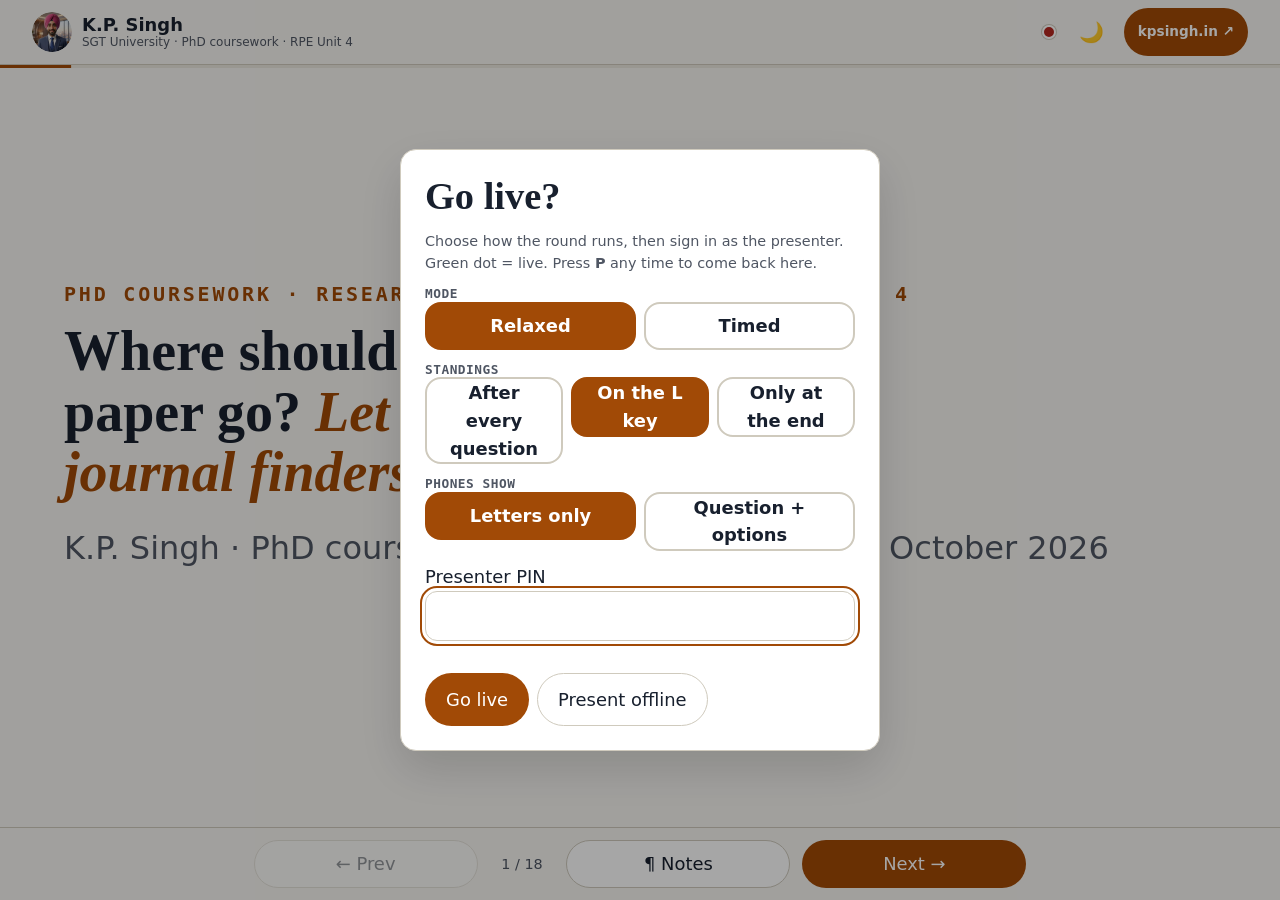
==== commit b9b6a50c: "Journal finder deck: connect the live backend Co-Authored-By: Claude Opus 5.5 <noreply@anthropic.com" ====
--- a/journal-finder/RPE-U4-JournalFinders_slides.html
+++ b/journal-finder/RPE-U4-JournalFinders_slides.html
@@ -1197,7 +1197,7 @@
     if(!KP.reduced())box.classList.add('rise');
     return box;
   };
-  var KP_LIVE={"backend": "appsscript", "api": "", "firebase": null, "joinUrl": "", "mode": "relaxed", "autoOpen": 7, "timer": 20, "preRoll": 5, "standings": "key", "show": "options", "follow": true, "quiz": "RPE-L04-LIVE", "join": "name", "identity": "phone", "confidence": false, "phoneKey": true, "reveal": true, "players": "single", "podium": 0, "sheet": ""};
+  var KP_LIVE={"backend": "appsscript", "api": "https://script.google.com/macros/s/AKfycbx177Yp7orumf9yjvu5YLvkYfIoS3CRWkiYv0jBrcg2k4RFw2Sr6dT8FuMRakmADd64jA/exec", "firebase": null, "joinUrl": "", "mode": "relaxed", "autoOpen": 7, "timer": 20, "preRoll": 5, "standings": "key", "show": "options", "follow": true, "quiz": "RPE-L04-LIVE", "join": "name", "identity": "phone", "confidence": false, "phoneKey": true, "reveal": true, "players": "single", "podium": 0, "sheet": ""};
   /* ===== KIT: ACE-LIVE 1.0.0 (copied from kp-live-poll 2.1.2: relaxed + timed mode, Apps Script or Firestore backend) =====
      ace-live 1.0.0 adds (every 2.1.2 behaviour kept; journey passes A to E unchanged):
        quiz       the seeded Quiz_ID: the presenter names it to the backend (control round) so the server grades from its bank
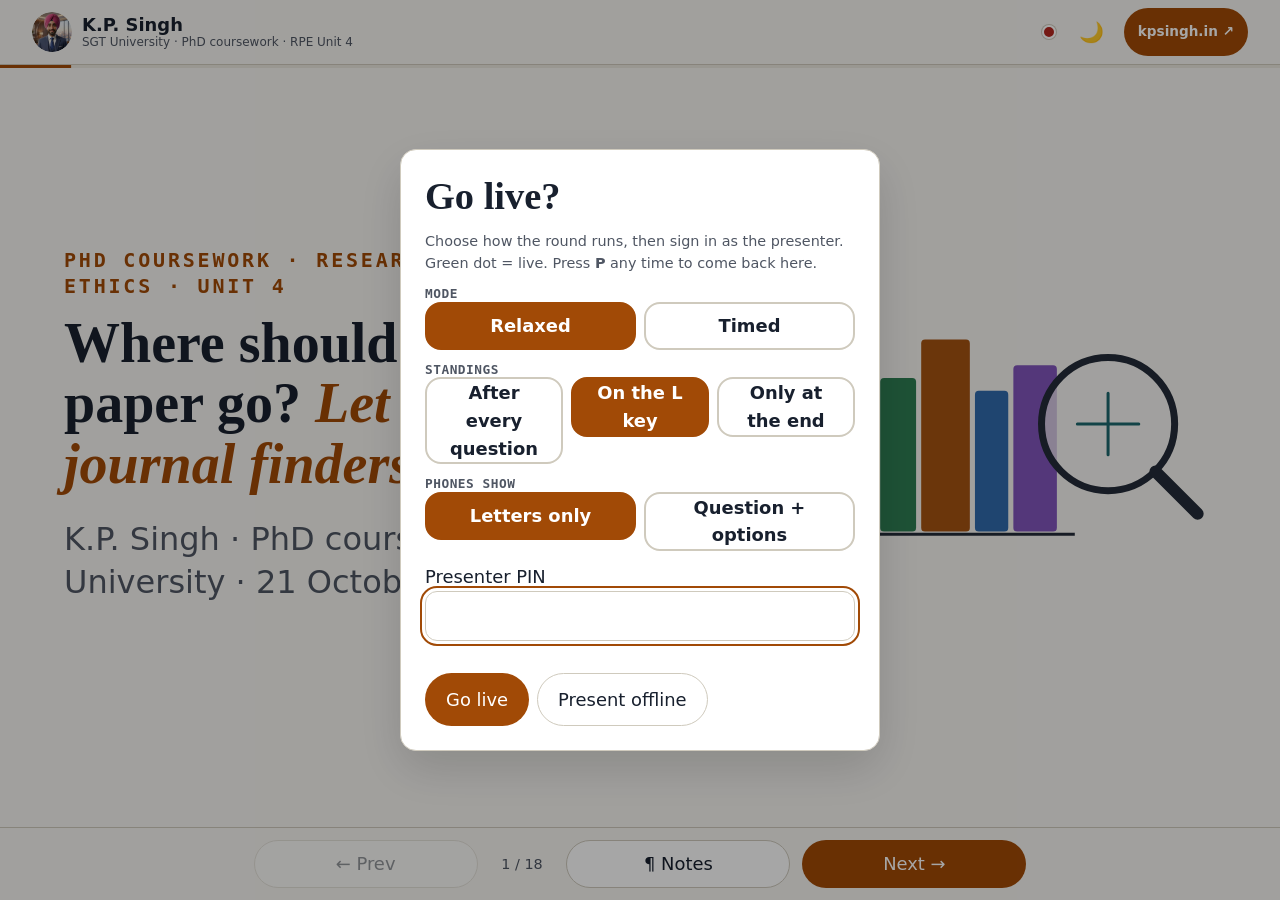
==== commit 6e1da271: "Journal finder deck: visual upgrade (routes, pipeline, verify cards, timeline, playbook, title art) " ====
--- a/journal-finder/RPE-U4-JournalFinders_slides.html
+++ b/journal-finder/RPE-U4-JournalFinders_slides.html
@@ -542,6 +542,65 @@
 .deck .slide .demo,.deck .slide .demo .btn,.deck .slide .sim{font-size:1.05rem}
 .deck .slide .demo .btn{text-decoration:none}
 .deck .slide .demo .small,.deck .slide .sim .small,.deck .slide .sim p.sim-meta{font-size:.98rem}
+/* ---- visual upgrade (21 Oct) ---- */
+:root{--oa-gold:#a8650a;--oa-green:#23784a;--oa-diamond:#2563a8;--oa-hybrid:#7a4bb8}
+@media (prefers-color-scheme:dark){:root:not([data-theme="light"]){--oa-gold:#f6c25b;--oa-green:#6fd3a0;--oa-diamond:#8cc0ff;--oa-hybrid:#c9a7ff}}
+:root[data-theme="dark"]{--oa-gold:#f6c25b;--oa-green:#6fd3a0;--oa-diamond:#8cc0ff;--oa-hybrid:#c9a7ff}
+.slide svg *{vector-effect:non-scaling-stroke}
+.routes,.vcards{display:grid;gap:14px;grid-template-columns:repeat(4,minmax(0,1fr));margin-top:var(--gap)}
+.route,.vcard{--c:var(--accent);position:relative;display:grid;gap:6px;align-content:start;padding:18px 18px 20px;border-radius:var(--r-lg);background:var(--card);border:1px solid var(--line);border-top:6px solid var(--c);box-shadow:var(--shadow-1)}
+.r-gold{--c:var(--oa-gold)}.r-green{--c:var(--oa-green)}.r-diamond{--c:var(--oa-diamond)}.r-hybrid{--c:var(--oa-hybrid)}
+.vcard:nth-child(1){--c:var(--accent-2)}.vcard:nth-child(2){--c:var(--oa-green)}.vcard:nth-child(3){--c:var(--oa-diamond)}.vcard:nth-child(4){--c:var(--accent)}
+.route-ico,.vcard-ico{width:48px;height:48px;border-radius:14px;display:grid;place-items:center;background:color-mix(in srgb,var(--c) 14%,transparent);color:var(--c)}
+.route-ico svg,.vcard-ico svg{width:28px;height:28px;fill:none;stroke:currentColor;stroke-width:1.8;stroke-linecap:round;stroke-linejoin:round}
+.deck .slide .route-tag{font-family:var(--font-mono);font-size:.8rem;letter-spacing:.12em;text-transform:uppercase;color:var(--c);font-weight:700}
+.deck .slide .route b,.deck .slide .vcard b{font-family:var(--font-display);font-size:1.45rem;line-height:1.15;color:var(--fg)}
+.deck .slide .route-txt{font-size:1.05rem;line-height:1.4;color:var(--muted)}
+/* pipeline */
+.pipe{display:grid;grid-template-columns:1fr auto 1fr auto 1fr auto 1fr;gap:10px;align-items:stretch;margin-top:var(--gap)}
+.pipe-step{display:grid;grid-template-rows:auto 1fr auto;gap:10px;padding:16px;border-radius:var(--r-lg);background:var(--card);border:1px solid var(--line);box-shadow:var(--shadow-1);position:relative}
+.pipe-n{position:absolute;top:-14px;left:14px;width:30px;height:30px;border-radius:50%;display:grid;place-items:center;background:var(--accent);color:var(--accent-fg);font-weight:700;font-size:.95rem}
+.deck .slide .pipe-step p{margin:0;font-size:1.05rem;line-height:1.35;color:var(--fg)}
+.pipe-arrow{align-self:center;font-size:2rem;color:var(--accent)}
+.pipe-doc{display:grid;gap:7px;padding:14px;border-radius:10px;background:var(--soft);min-height:110px;align-content:center}
+.pipe-doc i{display:block;height:8px;border-radius:4px;background:var(--line)}.pipe-doc i.s{width:62%}
+.pipe-chips{display:flex;flex-wrap:wrap;gap:6px;align-content:center;min-height:110px}
+.pipe-chips span{padding:4px 10px;border-radius:var(--r-pill);background:color-mix(in srgb,var(--accent-2) 14%,transparent);color:var(--accent-2);font-weight:600}
+.deck .slide .pipe-chips .w1{font-size:.85rem}.deck .slide .pipe-chips .w2{font-size:1rem}.deck .slide .pipe-chips .w3{font-size:1.25rem}
+.pipe-stack{position:relative;min-height:110px}
+.pipe-stack i{position:absolute;left:calc(var(--k,0)*12px + 8px);top:calc(var(--k,0)*10px + 8px);width:62%;height:70px;border-radius:8px;background:var(--card);border:2px solid var(--accent-2);box-shadow:var(--shadow-1)}
+.pipe-stack i:nth-child(2){--k:1}.pipe-stack i:nth-child(3){--k:2}.pipe-stack i:nth-child(4){--k:3}
+.pipe-bars{display:grid;gap:10px;align-content:center;min-height:110px}
+.pipe-bars i{display:block;height:16px;border-radius:8px;background:var(--accent);transform-origin:left;transform:scaleX(var(--w))}
+.pipe-bars i:nth-child(2){opacity:.75}.pipe-bars i:nth-child(3){opacity:.5}
+/* timeline */
+.tline{list-style:none;margin:var(--gap) 0 0;padding:0;display:grid;grid-template-columns:repeat(4,minmax(0,1fr));gap:16px;position:relative}
+.tline::before{content:"";position:absolute;left:12px;right:12px;top:15px;height:4px;border-radius:2px;background:linear-gradient(90deg,var(--accent-2),var(--accent))}
+.tline li{position:relative;padding-top:42px;display:grid;gap:6px}
+.tline li::before{content:"";position:absolute;top:4px;left:4px;width:26px;height:26px;border-radius:50%;background:var(--bg);border:5px solid var(--accent)}
+.tline li:last-child::before{background:var(--accent)}
+.deck .slide .tline b{font-family:var(--font-display);font-size:1.9rem;color:var(--accent)}
+.deck .slide .tline span{font-size:1.05rem;line-height:1.4;color:var(--fg)}
+/* playbook */
+.play{list-style:none;margin:var(--gap) 0 0;padding:0;display:grid;grid-template-columns:repeat(5,minmax(0,1fr));gap:12px}
+.play li{position:relative;display:grid;gap:6px;align-content:start;padding:18px 16px;border-radius:var(--r-lg);background:var(--card);border:1px solid var(--line);box-shadow:var(--shadow-1)}
+.play li:not(:last-child)::after{content:"›";position:absolute;right:-12px;top:50%;transform:translateY(-50%);font-size:1.8rem;color:var(--accent);z-index:1}
+.play-n{width:40px;height:40px;border-radius:50%;display:grid;place-items:center;background:var(--accent);color:var(--accent-fg);font-weight:800;font-size:1.1rem}
+.deck .slide .play b{font-family:var(--font-display);font-size:1.5rem;color:var(--fg)}
+.deck .slide .play span:not(.play-n){font-size:1.02rem;line-height:1.4;color:var(--muted)}
+/* title art */
+.talk-title .slide-inner{position:relative}
+.title-art{position:absolute;right:0;top:50%;transform:translateY(-50%);width:min(36vw,440px);opacity:.95}
+.title-art svg{width:100%;height:auto}
+.title-art .b1{fill:var(--oa-gold)}.title-art .b2{fill:var(--oa-green)}.title-art .b3{fill:var(--accent)}.title-art .b4{fill:var(--oa-diamond)}.title-art .b5{fill:var(--oa-hybrid)}
+.title-art .ln{stroke:var(--fg);stroke-width:3}
+.title-art .lc{fill:color-mix(in srgb,var(--bg) 70%,transparent);stroke:var(--fg);stroke-width:7}
+.title-art .lh{stroke:var(--fg);stroke-width:12;stroke-linecap:round}
+.title-art .lx{stroke:var(--accent-2);stroke-width:3;stroke-linecap:round}
+@media (max-width:1000px){.title-art{position:static;transform:none;width:min(70vw,320px);margin-top:var(--gap)}}
+@media (max-width:900px){.routes,.vcards{grid-template-columns:repeat(2,minmax(0,1fr))}.pipe{grid-template-columns:1fr}.pipe-arrow{transform:rotate(90deg);justify-self:center}.tline{grid-template-columns:1fr 1fr}.tline::before{display:none}.play{grid-template-columns:1fr 1fr}.play li::after{display:none}}
+@media (max-width:520px){.routes,.vcards,.tline,.play{grid-template-columns:1fr}}
+@media (min-width:1001px){.talk-title h1,.talk-title .byline,.talk-title .kicker{max-width:56%}.title-art{width:min(32vw,420px)}}
 
 .connect{display:grid;gap:calc(var(--gap) * 1.5);grid-template-columns:1fr;align-items:center;margin-top:var(--gap)}
 @media (min-width:900px){.connect{grid-template-columns:minmax(0,26rem) auto;justify-content:center}}
@@ -670,6 +729,7 @@
       <p class="kicker" data-reveal>PhD coursework · Research and Publication Ethics · Unit 4</p>
       <h1 data-reveal>Where should my paper go? <em>Let the journal finders help</em></h1>
       <p class="byline" data-reveal>K.P. Singh · PhD coursework, Panjab University · 21 October 2026</p>
+      <div data-reveal><div class="title-art" aria-hidden="true"><svg viewBox="0 0 320 220"><g class="shelf"><rect x="20" y="40" width="34" height="140" rx="3" class="b1"/><rect x="58" y="60" width="28" height="120" rx="3" class="b2"/><rect x="90" y="30" width="38" height="150" rx="3" class="b3"/><rect x="132" y="70" width="26" height="110" rx="3" class="b4"/><rect x="162" y="50" width="34" height="130" rx="3" class="b5"/><line x1="10" y1="182" x2="210" y2="182" class="ln"/></g><g class="lens"><circle cx="236" cy="96" r="52" class="lc"/><line x1="273" y1="133" x2="306" y2="166" class="lh"/><path d="M212 96h48M236 72v48" class="lx"/></g></svg></div></div>
     </div>
   </section>
 <section class="slide" id="s2" data-min="1" data-notes="Scan the QR code or type the address. Enter your name. You will answer on the phone and see the result on the screen. Wait until the joined count stops moving. Next: A warm-up question, no right answer.">
@@ -701,14 +761,14 @@
   <section class="slide talk-claim" id="s4" data-min="1.5" data-notes="Open access means free to read online. Gold is the journal opening it, often with an article processing charge. Green is you placing a version in a repository. Diamond charges neither reader nor author. Hybrid is a subscription journal that opens one paper for a fee. Next: Now, how do you find the right journal among thousands?">
     <div class="slide-inner">
       <h2 data-reveal>Open access means anyone can read your paper, by one of four routes</h2>
-      <div class="tcards" data-stagger><div class="tcard" data-reveal><span class="kicker tag">Gold</span><b>Journal opens it</b>Free to read, may charge an APC</div><div class="tcard" data-reveal><span class="kicker tag">Green</span><b>You archive it</b>A version in a repository, often after an embargo</div><div class="tcard" data-reveal><span class="kicker tag">Diamond</span><b>Free both ways</b>No fee to read, no fee to publish</div><div class="tcard" data-reveal><span class="kicker tag">Hybrid</span><b>Pay to open</b>A subscription journal opens one article for a fee</div></div>
+      <div data-reveal><div class="routes" data-stagger><div class="route r-gold" data-reveal><span class="route-ico"><svg viewBox="0 0 24 24" aria-hidden="true"><rect x="4" y="11" width="16" height="10" rx="2"/><path d="M8 11V7a4 4 0 0 1 7.5-2"/></svg></span><span class="route-tag">Gold</span><b>Journal opens it</b><span class="route-txt">Free to read, may charge an APC</span></div><div class="route r-green" data-reveal><span class="route-ico"><svg viewBox="0 0 24 24" aria-hidden="true"><path d="M4 4h16v16H4z"/><path d="M8 4v6l2-1.5L12 10V4"/></svg></span><span class="route-tag">Green</span><b>You archive it</b><span class="route-txt">A version in a repository, often after an embargo</span></div><div class="route r-diamond" data-reveal><span class="route-ico"><svg viewBox="0 0 24 24" aria-hidden="true"><path d="M6 3h12l4 6-10 12L2 9z"/><path d="M2 9h20M9 3l3 18 3-18"/></svg></span><span class="route-tag">Diamond</span><b>Free both ways</b><span class="route-txt">No fee to read, no fee to publish</span></div><div class="route r-hybrid" data-reveal><span class="route-ico"><svg viewBox="0 0 24 24" aria-hidden="true"><rect x="4" y="11" width="16" height="10" rx="2"/><path d="M8 11V7a4 4 0 0 1 8 0v4"/><path d="M12 15v2"/></svg></span><span class="route-tag">Hybrid</span><b>Pay to open</b><span class="route-txt">A subscription journal opens one article for a fee</span></div></div></div>
       <p class="src" data-reveal>Source: Budapest Open Access Initiative (2002). Action Plan for Diamond Open Access (2022).</p>
     </div>
   </section>
   <section class="slide talk-claim" id="s5" data-min="1.5" data-notes="Think of it as matchmaking by vocabulary. Elsevier&#x27;s JournalFinder builds a fingerprint of weighted terms from your abstract and compares it with published articles. JANE compares your text with millions of PubMed records. A journal that has published papers like yours ranks high. Next: Quick check on your phones.">
     <div class="slide-inner">
       <h2 data-reveal>A journal finder matches your abstract with what journals already publish</h2>
-      <ol class="steps" data-stagger><li data-reveal>You paste a title and abstract</li><li data-reveal>The tool turns the text into weighted key terms</li><li data-reveal>It compares them with articles each journal has published</li><li data-reveal>Journals with the most similar articles rise to the top</li></ol>
+      <div data-reveal><div class="pipe" data-stagger><div class="pipe-step" data-reveal><span class="pipe-n">1</span><div class="pipe-doc"><i></i><i></i><i class="s"></i><i></i><i class="s"></i></div><p>You paste a title and abstract</p></div><span class="pipe-arrow" aria-hidden="true">→</span><div class="pipe-step" data-reveal><span class="pipe-n">2</span><div class="pipe-chips"><span class="w3">calibration</span><span class="w2">students</span><span class="w1">prediction</span><span class="w2">learning</span><span class="w1">alerts</span></div><p>The text becomes weighted key terms</p></div><span class="pipe-arrow" aria-hidden="true">→</span><div class="pipe-step" data-reveal><span class="pipe-n">3</span><div class="pipe-stack"><i></i><i></i><i></i><i></i></div><p>It compares them with articles each journal published</p></div><span class="pipe-arrow" aria-hidden="true">→</span><div class="pipe-step" data-reveal><span class="pipe-n">4</span><div class="pipe-bars"><i style="--w:.92"></i><i style="--w:.74"></i><i style="--w:.55"></i></div><p>The closest journals rise to the top</p></div></div></div>
       <p class="src" data-reveal>Source: Elsevier Connect (2013, relaunched 2019). JANE, jane.biosemantics.org.</p>
     </div>
   </section>
@@ -752,14 +812,14 @@
   <section class="slide talk-claim" id="s11" data-min="1.5" data-notes="Never trust a journal&#x27;s own website for its indexing. Search it in Scopus or Web of Science. DOAJ lists vetted open access journals. Sherpa Romeo, which the syllabus names, is now part of Jisc&#x27;s Open Policy Finder and tells you which version you may self-archive. Think Check Submit is a checklist. Next: India has its own story here.">
     <div class="slide-inner">
       <h2 data-reveal>A finder only suggests, so verify four things before you submit</h2>
-      <div class="tcards" data-stagger><div class="tcard" data-reveal><span class="kicker tag">Indexing</span><b>Search the database itself</b>Scopus or Web of Science, not the journal's own claim</div><div class="tcard" data-reveal><span class="kicker tag">Open access</span><b>DOAJ</b>Lists vetted open access journals</div><div class="tcard" data-reveal><span class="kicker tag">Rights</span><b>Open Policy Finder</b>Formerly Sherpa Romeo: what you may self-archive, and when</div><div class="tcard" data-reveal><span class="kicker tag">Checklist</span><b>Think. Check. Submit.</b>A short checklist to judge a journal</div></div>
+      <div data-reveal><div class="vcards" data-stagger><div class="vcard" data-reveal><span class="vcard-ico"><svg viewBox="0 0 24 24" aria-hidden="true"><ellipse cx="12" cy="5" rx="8" ry="3"/><path d="M4 5v14c0 1.7 3.6 3 8 3s8-1.3 8-3V5"/><path d="M4 12c0 1.7 3.6 3 8 3s8-1.3 8-3"/></svg></span><span class="route-tag">Indexing</span><b>Search the database itself</b><span class="route-txt">Scopus or Web of Science, not the journal's own claim</span></div><div class="vcard" data-reveal><span class="vcard-ico"><svg viewBox="0 0 24 24" aria-hidden="true"><rect x="4" y="11" width="16" height="10" rx="2"/><path d="M8 11V7a4 4 0 0 1 7.5-2"/></svg></span><span class="route-tag">Open access</span><b>DOAJ</b><span class="route-txt">Lists vetted open access journals</span></div><div class="vcard" data-reveal><span class="vcard-ico"><svg viewBox="0 0 24 24" aria-hidden="true"><path d="M6 2h9l5 5v15H6z"/><path d="M14 2v6h6M9 13h8M9 17h6"/></svg></span><span class="route-tag">Rights</span><b>Open Policy Finder</b><span class="route-txt">Formerly Sherpa Romeo: what you may self-archive, and when</span></div><div class="vcard" data-reveal><span class="vcard-ico"><svg viewBox="0 0 24 24" aria-hidden="true"><path d="M4 6l2 2 3-3M4 13l2 2 3-3M4 20l2 2 3-3"/><path d="M12 7h8M12 14h8M12 21h8"/></svg></span><span class="route-tag">Checklist</span><b>Think. Check. Submit.</b><span class="route-txt">A short checklist to judge a journal</span></div></div></div>
       <p class="src" data-reveal>Source: Jisc, Open Policy Finder (2024). doaj.org. thinkchecksubmit.org.</p>
     </div>
   </section>
   <section class="slide talk-claim" id="s12" data-min="1" data-notes="A 2018 study from SPPU, Pune, found most journals recommended for the UGC list were of poor quality. UGC removed 4,305 journals that year and built the CARE list in 2019, screened at SPPU. In 2025 UGC discontinued the list. Each institution now judges journals using suggested parameters. Next: One last question, a real-looking email.">
     <div class="slide-inner">
       <h2 data-reveal>In India, journal checks moved from one central list to each institution</h2>
-      <div class="facts" data-stagger><div class="fact" data-reveal><b class="num">2018</b><span>SPPU study finds about 88% of journals recommended for the UGC list poor</span></div><div class="fact" data-reveal><b class="num">4,305</b><span>journals removed from the UGC list, May 2018</span></div><div class="fact" data-reveal><b class="num">2019</b><span>UGC-CARE list, screened at SPPU's Centre for Publication Ethics</span></div><div class="fact" data-reveal><b class="num">2025</b><span>CARE list discontinued, institutions now evaluate journals</span></div></div>
+      <div data-reveal><ol class="tline" data-stagger><li data-reveal><b class="num">2018</b><span>SPPU study: about 88% of journals recommended for the UGC list were poor</span></li><li data-reveal><b class="num">May 2018</b><span>UGC removes 4,305 journals from its list</span></li><li data-reveal><b class="num">2019</b><span>UGC-CARE list, screened at SPPU’s Centre for Publication Ethics</span></li><li data-reveal><b class="num">2025</b><span>CARE list discontinued, institutions now evaluate journals</span></li></ol></div>
       <p class="src" data-reveal>Source: Nature Index (3 May 2018). Scholarly Kitchen (5 Feb 2020). UGC 584th meeting (3 Oct 2024), announced Feb 2025.</p>
     </div>
   </section>
@@ -784,7 +844,7 @@
   <section class="slide talk-takeaway" id="s15" data-min="1" data-notes="Here is the playbook. A clear abstract, two finders from different publishers, a shortlist of three, then verify indexing, open access and rights. Finally read the journal&#x27;s aims and a few recent papers. The finder saves you time. Your judgement keeps you safe. Next: The sources I used.">
     <div class="slide-inner">
       <h2 class="display" data-reveal>Run two finders, then verify before you submit</h2>
-      <ol class="steps" data-stagger><li data-reveal>Write a clear title and abstract</li><li data-reveal>Run at least two finders, from different publishers</li><li data-reveal>Shortlist three journals</li><li data-reveal>Verify indexing, DOAJ and self-archiving rights</li><li data-reveal>Read the aims, scope and recent issues</li></ol>
+      <div data-reveal><ol class="play" data-stagger><li data-reveal><span class="play-n">1</span><b>Write</b><span>a clear title and abstract</span></li><li data-reveal><span class="play-n">2</span><b>Run</b><span>two finders, from different publishers</span></li><li data-reveal><span class="play-n">3</span><b>Shortlist</b><span>three journals</span></li><li data-reveal><span class="play-n">4</span><b>Verify</b><span>indexing, DOAJ and self-archiving rights</span></li><li data-reveal><span class="play-n">5</span><b>Read</b><span>the aims, scope and recent issues</span></li></ol></div>
     </div>
   </section>
   <section class="slide talk-refs" id="s16" data-min="0.5" data-notes="Every fact on the slides comes from these sources, checked on 21 October 2026. Next: Questions, please.">
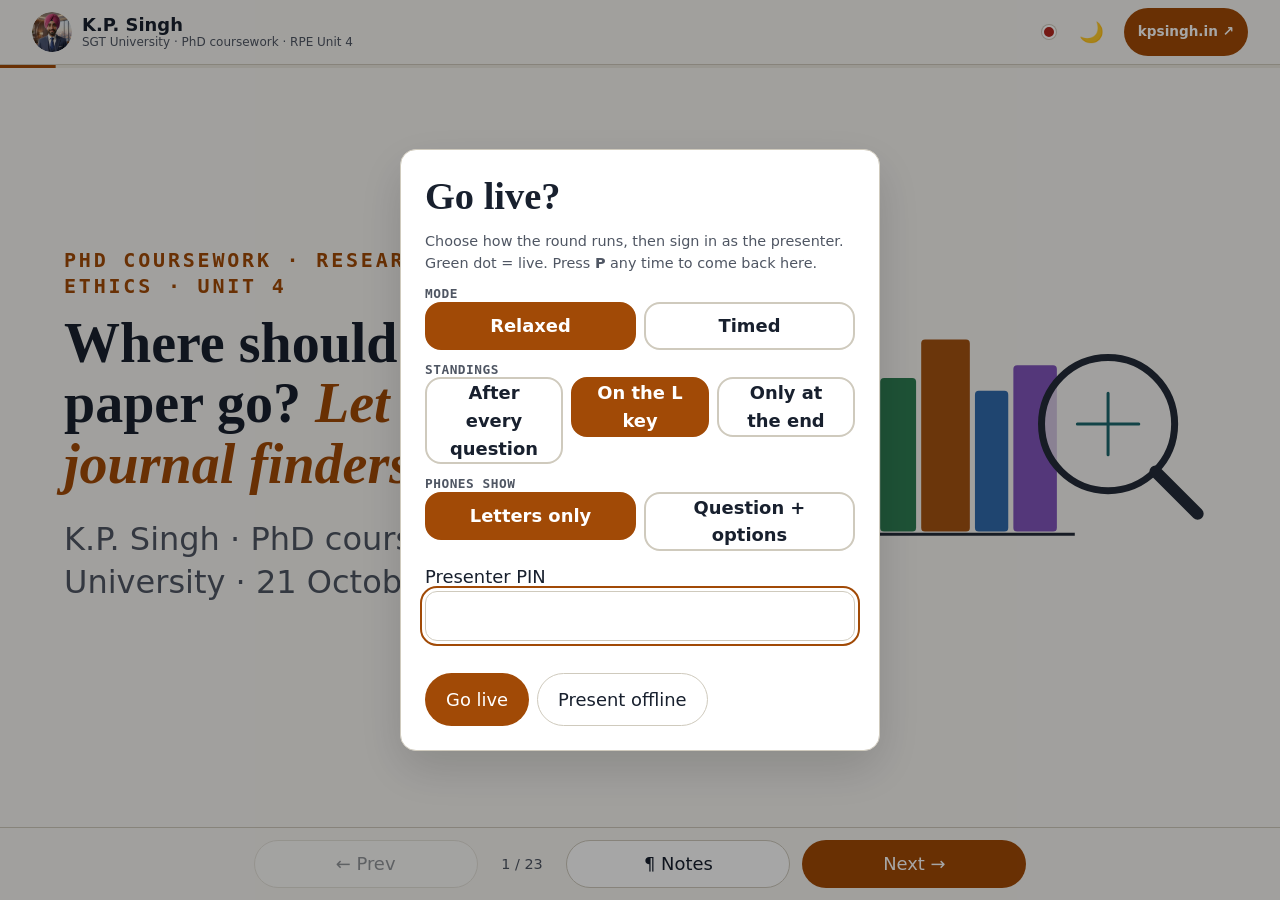
==== commit 8ee0968e: "Journal finder deck: 29-minute version, 6 live questions, journal-page and red-flag interactives, ve" ====
--- a/journal-finder/RPE-U4-JournalFinders_slides.html
+++ b/journal-finder/RPE-U4-JournalFinders_slides.html
@@ -601,6 +601,62 @@
 @media (max-width:900px){.routes,.vcards{grid-template-columns:repeat(2,minmax(0,1fr))}.pipe{grid-template-columns:1fr}.pipe-arrow{transform:rotate(90deg);justify-self:center}.tline{grid-template-columns:1fr 1fr}.tline::before{display:none}.play{grid-template-columns:1fr 1fr}.play li::after{display:none}}
 @media (max-width:520px){.routes,.vcards,.tline,.play{grid-template-columns:1fr}}
 @media (min-width:1001px){.talk-title h1,.talk-title .byline,.talk-title .kicker{max-width:56%}.title-art{width:min(32vw,420px)}}
+/* journal page anatomy */
+.anat{display:grid;grid-template-columns:minmax(0,1.3fr) minmax(0,1fr);gap:20px;align-items:center;margin-top:var(--gap)}
+.anat-page{border-radius:var(--r-lg);border:1px solid var(--line);background:var(--card);box-shadow:var(--shadow-2);overflow:hidden}
+.anat-bar{display:flex;align-items:center;gap:6px;padding:10px 14px;background:var(--soft);border-bottom:1px solid var(--line)}
+.anat-bar span{width:11px;height:11px;border-radius:50%;background:var(--line)}
+.deck .slide .anat-bar b{margin-left:10px;font-family:var(--font-mono);font-size:.85rem;color:var(--muted);font-weight:500}
+.anat-head{display:flex;gap:14px;align-items:center;padding:16px 18px}
+.anat-logo{width:54px;height:54px;border-radius:12px;display:grid;place-items:center;background:var(--accent-2);color:#fff;font-weight:800;font-size:1.1rem}
+.deck .slide .anat-title{display:block;font-family:var(--font-display);font-size:1.35rem;color:var(--fg)}
+.deck .slide .anat-sub{font-size:.9rem;color:var(--muted)}
+.anat-grid{display:grid;grid-template-columns:1fr 1fr;gap:10px;padding:0 18px 18px}
+.anat-spot{display:flex;align-items:center;gap:10px;min-height:56px;padding:10px 12px;border-radius:var(--r);border:1px dashed var(--line);background:var(--bg);color:var(--fg);font:inherit;font-size:1rem;text-align:left;cursor:pointer;transition:transform var(--dur-1) var(--ease-out)}
+.anat-spot:hover{transform:translateY(-2px)}
+.anat-spot.seen{border-style:solid;border-color:var(--accent-2)}
+.anat-spot.on{border-color:var(--accent);box-shadow:0 0 0 3px color-mix(in srgb,var(--accent) 30%,transparent)}
+.anat-n{flex:none;width:30px;height:30px;border-radius:50%;display:grid;place-items:center;background:var(--accent);color:var(--accent-fg);font-weight:800;font-size:.95rem}
+.anat-call{min-height:160px;padding:22px;border-radius:var(--r-lg);background:color-mix(in srgb,var(--accent) 10%,var(--card));border-left:6px solid var(--accent)}
+.deck .slide .anat-call b{display:block;font-family:var(--font-display);font-size:1.6rem;color:var(--fg);margin-bottom:8px}
+.deck .slide .anat-call p{margin:0;font-size:1.2rem;line-height:1.45;color:var(--fg)}
+.deck .slide .anat-hint{color:var(--muted)!important;font-size:1.2rem}
+/* red-flag email */
+.mail{max-width:46rem;margin-top:var(--gap);padding:20px 22px;border-radius:var(--r-lg);background:var(--card);border:1px solid var(--line);box-shadow:var(--shadow-2)}
+.mail-head{display:flex;gap:12px;align-items:center;padding-bottom:12px;margin-bottom:6px;border-bottom:1px solid var(--line)}
+.mail-av{width:42px;height:42px;border-radius:50%;display:grid;place-items:center;background:var(--oa-hybrid);color:#fff;font-weight:800}
+.deck .slide .mail-head b{display:block;font-size:1.05rem;color:var(--fg)}
+.deck .slide .mail-from{font-family:var(--font-mono);font-size:.9rem;color:var(--muted)}
+.deck .slide .mail-tag{margin-left:auto;padding:4px 10px;border-radius:var(--r-pill);border:1px dashed var(--accent);font-size:.8rem;color:var(--muted)}
+.deck .slide .mail p{margin:.55em 0;font-size:1.15rem;line-height:1.6;color:var(--fg)}
+.flag{display:inline;padding:2px 4px;margin:0;border:0;border-bottom:2px dotted var(--muted);border-radius:4px;background:transparent;color:inherit;font:inherit;cursor:pointer;min-height:auto}
+.flag:hover{background:color-mix(in srgb,var(--bad) 10%,transparent)}
+.flag.found{background:color-mix(in srgb,var(--bad) 18%,transparent);border-bottom-color:var(--bad);color:var(--fg)}
+.deck .slide .mail-count{margin-top:12px;font-size:1.2rem;color:var(--fg)}
+.deck .slide .mail-count b{font-size:1.6rem;color:var(--bad)}
+.deck .slide .mail-count .small{font-size:1rem;color:var(--muted)}
+/* versions */
+.vers{display:grid;grid-template-columns:1fr auto 1fr auto 1fr;gap:10px;align-items:stretch;margin-top:var(--gap)}
+.ver{display:grid;gap:6px;justify-items:start;padding:18px;border-radius:var(--r-lg);background:var(--card);border:1px solid var(--line);border-top:6px solid var(--oa-green);box-shadow:var(--shadow-1)}
+.ver:nth-of-type(1){border-top-color:var(--oa-gold)}.ver:nth-of-type(3){border-top-color:var(--oa-diamond)}
+.ver-ico{font-size:1.6rem;color:var(--accent-2)}
+.deck .slide .ver b{font-family:var(--font-display);font-size:1.5rem;color:var(--fg)}
+.deck .slide .ver span:not(.ver-ico){font-size:1.05rem;line-height:1.4;color:var(--muted)}
+.vers-links{margin-top:18px}
+.deck .slide .vers-links .btn{font-size:1.05rem;text-decoration:none;min-height:48px}
+@media (max-width:900px){.anat{grid-template-columns:1fr}.vers{grid-template-columns:1fr}.vers .pipe-arrow{transform:rotate(90deg);justify-self:center}}
+@media (max-width:520px){.anat-grid{grid-template-columns:1fr}}
+.anat-logo{color:var(--bg)}
+.mail-av{color:var(--bg)}
+.deck .slide .mail p{line-height:2.2}
+.flag{padding:10px 4px;-webkit-box-decoration-break:clone;box-decoration-break:clone}
+.deck .slide .mail p{line-height:1.75;font-size:1.08rem;margin:.35em 0}
+.flag{padding:6px 3px;border-bottom:0;text-decoration:underline dotted var(--muted);text-underline-offset:5px}
+.flag.found{text-decoration-color:var(--bad)}
+.mail{padding:16px 20px;margin-top:10px}
+.deck .slide .mail-count{margin-top:8px}
+@media (max-width:760px){.flag{padding:12px 3px}.deck .slide .mail p{line-height:2.3}.deck .slide .mail-from .flag{display:inline-block;padding:8px 2px;min-height:44px}}
+@media (max-width:760px){.flag{padding:12px 3px}.deck .slide .mail p{line-height:2.3}.deck .slide .mail-from .flag{display:inline-block;padding:8px 2px;min-height:44px}}
 
 .connect{display:grid;gap:calc(var(--gap) * 1.5);grid-template-columns:1fr;align-items:center;margin-top:var(--gap)}
 @media (min-width:900px){.connect{grid-template-columns:minmax(0,26rem) auto;justify-content:center}}
@@ -734,7 +790,7 @@
   </section>
 <section class="slide" id="s2" data-min="1" data-notes="Scan the QR code or type the address. Enter your name. You will answer on the phone and see the result on the screen. Wait until the joined count stops moving. Next: A warm-up question, no right answer.">
   <div class="slide-inner">
-    <p class="kicker" data-reveal>Live round · 4 questions on your phone</p>
+    <p class="kicker" data-reveal>Live round · 6 questions on your phone</p>
     <h2 data-reveal>Scan the code and join with your name</h2>
     <div class="join" data-reveal>
       <div class="qr" data-live-qr aria-label="QR code to join"><p class="qr-placeholder">QR appears once the page is served from a web address</p></div>
@@ -751,114 +807,150 @@
 </section>
 <section class="slide" id="s3" data-min="1" data-q="q1" data-kind="poll" data-notes="Poll, no right answer. Timing: you open (O) and reveal (R). This is a poll, there is no wrong answer. Most rooms split between the supervisor&#x27;s advice and wherever a cited paper appeared. Both are reasonable starts, and today we add a method on top. Next: Before the method, what does open access actually mean?">
   <div class="slide-inner">
-    <p class="kicker" data-reveal>Question 1 of 4 · poll</p>
+    <p class="kicker" data-reveal>Question 1 of 6 · poll</p>
     <h2 data-reveal>How did you choose, or plan to choose, a journal for your paper?</h2>
     
     <ol class="choices" data-reveal><li>My supervisor suggested it</li><li>Where a paper I cite was published</li><li>A web search</li><li>An email invitation</li><li>Not chosen yet</li></ol>
     <div class="live" data-live data-reveal></div>
   </div>
 </section>
-  <section class="slide talk-claim" id="s4" data-min="1.5" data-notes="Open access means free to read online. Gold is the journal opening it, often with an article processing charge. Green is you placing a version in a repository. Diamond charges neither reader nor author. Hybrid is a subscription journal that opens one paper for a fee. Next: Now, how do you find the right journal among thousands?">
+  <section class="slide talk-claim" id="s4" data-min="1.5" data-notes="Open access means free to read online. Gold is the journal opening it, often with an article processing charge. Green is you placing a version in a repository. Diamond charges neither reader nor author. Hybrid is a subscription journal that opens one paper for a fee. Next: Quick check on your phones.">
     <div class="slide-inner">
       <h2 data-reveal>Open access means anyone can read your paper, by one of four routes</h2>
       <div data-reveal><div class="routes" data-stagger><div class="route r-gold" data-reveal><span class="route-ico"><svg viewBox="0 0 24 24" aria-hidden="true"><rect x="4" y="11" width="16" height="10" rx="2"/><path d="M8 11V7a4 4 0 0 1 7.5-2"/></svg></span><span class="route-tag">Gold</span><b>Journal opens it</b><span class="route-txt">Free to read, may charge an APC</span></div><div class="route r-green" data-reveal><span class="route-ico"><svg viewBox="0 0 24 24" aria-hidden="true"><path d="M4 4h16v16H4z"/><path d="M8 4v6l2-1.5L12 10V4"/></svg></span><span class="route-tag">Green</span><b>You archive it</b><span class="route-txt">A version in a repository, often after an embargo</span></div><div class="route r-diamond" data-reveal><span class="route-ico"><svg viewBox="0 0 24 24" aria-hidden="true"><path d="M6 3h12l4 6-10 12L2 9z"/><path d="M2 9h20M9 3l3 18 3-18"/></svg></span><span class="route-tag">Diamond</span><b>Free both ways</b><span class="route-txt">No fee to read, no fee to publish</span></div><div class="route r-hybrid" data-reveal><span class="route-ico"><svg viewBox="0 0 24 24" aria-hidden="true"><rect x="4" y="11" width="16" height="10" rx="2"/><path d="M8 11V7a4 4 0 0 1 8 0v4"/><path d="M12 15v2"/></svg></span><span class="route-tag">Hybrid</span><b>Pay to open</b><span class="route-txt">A subscription journal opens one article for a fee</span></div></div></div>
       <p class="src" data-reveal>Source: Budapest Open Access Initiative (2002). Action Plan for Diamond Open Access (2022).</p>
     </div>
   </section>
-  <section class="slide talk-claim" id="s5" data-min="1.5" data-notes="Think of it as matchmaking by vocabulary. Elsevier&#x27;s JournalFinder builds a fingerprint of weighted terms from your abstract and compares it with published articles. JANE compares your text with millions of PubMed records. A journal that has published papers like yours ranks high. Next: Quick check on your phones.">
+<section class="slide" id="s5" data-min="1" data-q="q2" data-kind="quiz" data-notes="Answer: B (Green). Timing: you open (O) and reveal (R). Answer B, green. The journal stays subscription, but you archive your own accepted version after an embargo. That is green open access. Next: Now, how do you find the right journal in the first place?">
+  <div class="slide-inner">
+    <p class="kicker" data-reveal>Question 2 of 6 · scored</p>
+    <h2 data-reveal>Your subscription journal lets you post the accepted manuscript in a repository after 12 months. Which route is that?</h2>
+    
+    <ol class="choices" data-ans="1" data-reveal><li>Gold</li><li>Green</li><li>Diamond</li><li>Hybrid</li></ol>
+    <div class="live" data-live data-reveal></div>
+  </div>
+</section>
+  <section class="slide talk-claim" id="s6" data-min="1.5" data-notes="Think of it as matchmaking by vocabulary. Elsevier&#x27;s JournalFinder builds a fingerprint of weighted terms from your abstract and compares it with published articles. JANE compares your text with millions of PubMed records. A journal that has published papers like yours ranks high. Next: Quick check on your phones.">
     <div class="slide-inner">
       <h2 data-reveal>A journal finder matches your abstract with what journals already publish</h2>
       <div data-reveal><div class="pipe" data-stagger><div class="pipe-step" data-reveal><span class="pipe-n">1</span><div class="pipe-doc"><i></i><i></i><i class="s"></i><i></i><i class="s"></i></div><p>You paste a title and abstract</p></div><span class="pipe-arrow" aria-hidden="true">→</span><div class="pipe-step" data-reveal><span class="pipe-n">2</span><div class="pipe-chips"><span class="w3">calibration</span><span class="w2">students</span><span class="w1">prediction</span><span class="w2">learning</span><span class="w1">alerts</span></div><p>The text becomes weighted key terms</p></div><span class="pipe-arrow" aria-hidden="true">→</span><div class="pipe-step" data-reveal><span class="pipe-n">3</span><div class="pipe-stack"><i></i><i></i><i></i><i></i></div><p>It compares them with articles each journal published</p></div><span class="pipe-arrow" aria-hidden="true">→</span><div class="pipe-step" data-reveal><span class="pipe-n">4</span><div class="pipe-bars"><i style="--w:.92"></i><i style="--w:.74"></i><i style="--w:.55"></i></div><p>The closest journals rise to the top</p></div></div></div>
       <p class="src" data-reveal>Source: Elsevier Connect (2013, relaunched 2019). JANE, jane.biosemantics.org.</p>
     </div>
   </section>
-<section class="slide" id="s6" data-min="1" data-q="q2" data-kind="quiz" data-notes="Answer: B (Elsevier journals only). Timing: you open (O) and reveal (R). Answer B. It suggests Elsevier journals only. The tool is honest about this, but many users never notice. Next: So read the label on each finder.">
+<section class="slide" id="s7" data-min="1" data-q="q3" data-kind="quiz" data-notes="Answer: B (Elsevier journals only). Timing: you open (O) and reveal (R). Answer B. It suggests Elsevier journals only. The tool is honest about this, but many users never notice. Next: So read the label on each finder.">
   <div class="slide-inner">
-    <p class="kicker" data-reveal>Question 2 of 4 · scored</p>
+    <p class="kicker" data-reveal>Question 3 of 6 · scored</p>
     <h2 data-reveal>You paste your abstract into Elsevier JournalFinder. Which journals can it suggest?</h2>
     
     <ol class="choices" data-ans="1" data-reveal><li>Any journal indexed in Scopus</li><li>Elsevier journals only</li><li>Open access journals only</li><li>Journals on the UGC-CARE list</li></ol>
     <div class="live" data-live data-reveal></div>
   </div>
 </section>
-  <section class="slide talk-claim" id="s7" data-min="1.5" data-notes="JANE is free and publisher neutral but covers biomedical and life sciences through PubMed. Elsevier and Springer Nature each search their own journals, more than 2,500 each. So for a physics or a humanities paper, check whether the tool even covers your field. Next: Let&#x27;s try them live.">
+  <section class="slide talk-claim" id="s8" data-min="1.5" data-notes="JANE is free and publisher neutral but covers biomedical and life sciences through PubMed. Elsevier and Springer Nature each search their own journals, more than 2,500 each. So for a physics or a humanities paper, check whether the tool even covers your field. Next: Let&#x27;s try them live.">
     <div class="slide-inner">
       <h2 data-reveal>Each finder searches its own shelf, so read the label first</h2>
       <div class="table-wrap" data-reveal><table><caption class="sr-only">Three journal finders compared</caption><tr><th scope="col">Tool</th><th scope="col">Searches</th><th scope="col">You give</th><th scope="col">It shows</th></tr><tr><td>JANE</td><td>Journals with papers in PubMed</td><td>Title or abstract</td><td>MEDLINE and DOAJ tags, open access filter, likely authors and articles</td></tr><tr><td>Elsevier JournalFinder</td><td>Elsevier journals only (2,500+)</td><td>Keywords or abstract</td><td>CiteScore, Impact Factor, time to first decision, open access options</td></tr><tr><td>Springer Nature Journal Suggester</td><td>Springer Nature journals only (2,500+)</td><td>Abstract or sample text</td><td>Filters by Impact Factor and by fully open access or hybrid</td></tr></table></div>
       <p class="src" data-reveal>Source: jane.biosemantics.org. Elsevier Connect (2019 relaunch). Springer Nature, Selecting a journal (accessed 21 Oct 2026).</p>
     </div>
   </section>
-  <section class="slide talk-claim" id="s8" data-min="2" data-notes="Copy the sample abstract and paste it into each finder. Read the top three journals aloud each time. Point out that Elsevier and Springer Nature never suggest each other&#x27;s journals, and that JANE leans to medical education because it searches PubMed. Next: No Wi-Fi, or want to see the bias clearly? Here is a simulated finder.">
+  <section class="slide talk-claim" id="s9" data-min="3" data-notes="Copy the sample abstract and paste it into each finder. Read the top three journals aloud each time. Point out that Elsevier and Springer Nature never suggest each other&#x27;s journals, and that JANE leans to medical education because it searches PubMed. Next: No Wi-Fi, or want to see the bias clearly? Here is a simulated finder.">
     <div class="slide-inner">
       <h2 data-reveal>Live demo: run one abstract through all three finders</h2>
       <div data-reveal><div class="demo" data-demo><div class="demo-links"><a class="btn btn-primary demo-go" href="https://jane.biosemantics.org/" target="_blank" rel="noopener">Open JANE ↗</a><a class="btn btn-primary demo-go" href="https://journalfinder.elsevier.com/" target="_blank" rel="noopener">Open Elsevier JournalFinder ↗</a><a class="btn btn-primary demo-go" href="https://journalsuggester.springer.com/" target="_blank" rel="noopener">Open Springer Nature Suggester ↗</a></div><figure class="abstract card"><figcaption><span class="tag">Sample abstract, written for this demo</span><button class="btn demo-copy" type="button" data-copy="#oa-abs">Copy abstract</button><span class="small" data-copy-msg role="status"></span></figcaption><p id="oa-abs">Learning analytics dashboards flag students who may fail a course, but a predicted risk of 70 percent is only useful if such students fail about 70 percent of the time. We study confidence calibration in student performance prediction using logistic regression and gradient boosting on records from 1,200 engineering undergraduates. Temperature scaling reduced the expected calibration error from 0.11 to 0.04 without loss of accuracy, and calibrated alerts led advisors to contact fewer students with better hit rates.</p></figure><p class="small">Or paste your own abstract. If the Wi-Fi fails, go to the next slide.</p></div></div>
     </div>
   </section>
-  <section class="slide talk-claim" id="s9" data-min="2" data-notes="This finder is a simulation with invented journals. Pick an abstract, then switch the shelf from all publishers to one publisher. The top journal changes, though the paper did not. Under all publishers, one result carries red flags. A finder ranks by words, never by honesty. Next: Back to the phones.">
+  <section class="slide talk-claim" id="s10" data-min="2" data-notes="This finder is a simulation with invented journals. Pick an abstract, then switch the shelf from all publishers to one publisher. The top journal changes, though the paper did not. Under all publishers, one result carries red flags. A finder ranks by words, never by honesty. Next: Back to the phones.">
     <div class="slide-inner">
       <h2 data-reveal>Switch the publisher and watch the top journal change</h2>
       <div data-reveal><div class="sim" data-sim><p class="sim-badge">Simulation · invented journals, publishers and numbers · for practice only</p><div class="sim-in"><div class="sim-field"><span class="tag" id="sim-pick-l">Pick a sample abstract</span><div class="chips" role="group" aria-labelledby="sim-pick-l" data-sim-pick></div></div><label class="tag" for="sim-text">Or type your own title and abstract</label><textarea id="sim-text" rows="3" data-sim-text></textarea><div class="sim-field"><span class="tag" id="sim-shelf-l">Which shelf does the finder search?</span><div class="chips" role="group" aria-labelledby="sim-shelf-l" data-sim-shelf></div></div></div><ol class="sim-out" data-sim-out aria-live="polite"></ol></div></div>
     </div>
   </section>
-<section class="slide" id="s10" data-min="1" data-q="q3" data-kind="quiz" data-notes="Answer: A (Indexed in MEDLINE). Timing: you open (O) and reveal (R). Answer A, indexed in MEDLINE. JANE adds that tag because PubMed can include papers from questionable journals. Speed and low fees are marketing, not quality. Next: So a finder suggests. You verify.">
+<section class="slide" id="s11" data-min="1" data-q="q4" data-kind="quiz" data-notes="Answer: A (Indexed in MEDLINE). Timing: you open (O) and reveal (R). Answer A, indexed in MEDLINE. JANE adds that tag because PubMed can include papers from questionable journals. Speed and low fees are marketing, not quality. Next: Let&#x27;s read a journal page the way a reviewer would.">
   <div class="slide-inner">
-    <p class="kicker" data-reveal>Question 3 of 4 · scored</p>
+    <p class="kicker" data-reveal>Question 4 of 6 · scored</p>
     <h2 data-reveal>JANE shows a tag beside a suggested journal. Which tag should raise your trust?</h2>
     
     <ol class="choices" data-ans="0" data-reveal><li>Indexed in MEDLINE</li><li>Publication in 7 days</li><li>Invited by email</li><li>Lowest fee</li></ol>
     <div class="live" data-live data-reveal></div>
   </div>
 </section>
-  <section class="slide talk-claim" id="s11" data-min="1.5" data-notes="Never trust a journal&#x27;s own website for its indexing. Search it in Scopus or Web of Science. DOAJ lists vetted open access journals. Sherpa Romeo, which the syllabus names, is now part of Jisc&#x27;s Open Policy Finder and tells you which version you may self-archive. Think Check Submit is a checklist. Next: India has its own story here.">
+  <section class="slide talk-claim" id="s12" data-min="2" data-notes="Every journal page has the same six places to check. Tap each number. Scope decides fit. A real board has names you can find on university pages. Indexing must be checked in the database. Fees should be clear before you submit. Very fast review is a warning. Recent issues show what they really publish. Next: Now a real-looking email.">
+    <div class="slide-inner">
+      <h2 data-reveal>Read a journal's home page like a detective</h2>
+      <div data-reveal><div class="anat" data-anat><div class="anat-page" aria-label="A sample journal home page, invented for practice"><div class="anat-bar"><span></span><span></span><span></span><b>journal-of-learning-signals.example</b></div><div class="anat-head"><div class="anat-logo">JLS</div><div><b class="anat-title">Journal of Learning Signals</b><span class="anat-sub">Invented journal · for practice</span></div></div><div class="anat-grid"><button type="button" class="anat-spot" data-spot="0"><span class="anat-n">1</span>Aims &amp; scope</button><button type="button" class="anat-spot" data-spot="1"><span class="anat-n">2</span>Editorial board</button><button type="button" class="anat-spot" data-spot="2"><span class="anat-n">3</span>Indexed in ★★★</button><button type="button" class="anat-spot" data-spot="3"><span class="anat-n">4</span>Fees (APC)</button><button type="button" class="anat-spot" data-spot="4"><span class="anat-n">5</span>Review in 72 hours!</button><button type="button" class="anat-spot" data-spot="5"><span class="anat-n">6</span>Recent issues</button></div></div><div class="anat-call" data-anat-call aria-live="polite"><p class="anat-hint">Tap a number</p></div></div></div>
+    </div>
+  </section>
+<section class="slide" id="s13" data-min="1" data-q="q5" data-kind="quiz" data-notes="Answer: B (Check Scopus or Web of Science, DOAJ and Think. Check. Submit. first). Timing: you open (O) and reveal (R). Answer B. Check it in Scopus or Web of Science, DOAJ and Think Check Submit first. Seven-day review and an impact factor from an unknown index are classic red flags. Next: Now find every flag in it.">
+  <div class="slide-inner">
+    <p class="kicker" data-reveal>Question 5 of 6 · scored</p>
+    <h2 data-reveal>An email promises review in 7 days, an Impact Factor of 9.8 from an unknown index, and a low fee. Your move?</h2>
+    
+    <ol class="choices" data-ans="1" data-reveal><li>Submit, it is fast and cheap</li><li>Check Scopus or Web of Science, DOAJ and Think. Check. Submit. first</li><li>Ask them for a discount</li><li>Submit there and to another journal at once</li></ol>
+    <div class="live" data-live data-reveal></div>
+  </div>
+</section>
+  <section class="slide talk-claim" id="s14" data-min="2" data-notes="This email is invented, but every line is typical. Ask the room to shout out what looks wrong and click each phrase. There are seven flags, from the webmail address to the reply-by-email submission. Next: So how do you verify properly?">
+    <div class="slide-inner">
+      <h2 data-reveal>Spot the red flags in this invitation</h2>
+      <div data-reveal><div class="mail" data-mail><div class="mail-head"><span class="mail-av">G</span><div><b>Global Omni-Science Journal</b><span class="mail-from">editor.gosj<button type="button" class="flag" data-flag="A journal editor writing from a free webmail address">@gmail.com</button></span></div><span class="mail-tag">Invented email</span></div><p><button type="button" class="flag" data-flag="No name: a mass mailing">Dear Esteemed Author,</button></p><p>We read your excellent paper and invite you to our <button type="button" class="flag" data-flag="One journal for every subject: no real scope">multidisciplinary journal of all sciences</button>. We guarantee <button type="button" class="flag" data-flag="Real peer review takes weeks">publication within 7 days</button>.</p><p>Our <button type="button" class="flag" data-flag="An impact factor from an unknown index">Impact Factor is 9.8 (Global Impact Index)</button> and the fee is <button type="button" class="flag" data-flag="Low fee bait, often followed by more charges">only $99</button>.</p><p><button type="button" class="flag" data-flag="No submission system: just email it">Kindly send your manuscript by reply email.</button></p></div><p class="mail-count"><b data-mail-count>0</b> of 7 red flags found <span class="small" data-mail-last aria-live="polite"></span></p></div>
+    </div>
+  </section>
+  <section class="slide talk-claim" id="s15" data-min="1.5" data-notes="Never trust a journal&#x27;s own website for its indexing. Search it in Scopus or Web of Science. DOAJ lists vetted open access journals. Sherpa Romeo, which the syllabus names, is now part of Jisc&#x27;s Open Policy Finder and tells you which version you may self-archive. Think Check Submit is a checklist. Next: Rights depend on which version of your paper you share.">
     <div class="slide-inner">
       <h2 data-reveal>A finder only suggests, so verify four things before you submit</h2>
       <div data-reveal><div class="vcards" data-stagger><div class="vcard" data-reveal><span class="vcard-ico"><svg viewBox="0 0 24 24" aria-hidden="true"><ellipse cx="12" cy="5" rx="8" ry="3"/><path d="M4 5v14c0 1.7 3.6 3 8 3s8-1.3 8-3V5"/><path d="M4 12c0 1.7 3.6 3 8 3s8-1.3 8-3"/></svg></span><span class="route-tag">Indexing</span><b>Search the database itself</b><span class="route-txt">Scopus or Web of Science, not the journal's own claim</span></div><div class="vcard" data-reveal><span class="vcard-ico"><svg viewBox="0 0 24 24" aria-hidden="true"><rect x="4" y="11" width="16" height="10" rx="2"/><path d="M8 11V7a4 4 0 0 1 7.5-2"/></svg></span><span class="route-tag">Open access</span><b>DOAJ</b><span class="route-txt">Lists vetted open access journals</span></div><div class="vcard" data-reveal><span class="vcard-ico"><svg viewBox="0 0 24 24" aria-hidden="true"><path d="M6 2h9l5 5v15H6z"/><path d="M14 2v6h6M9 13h8M9 17h6"/></svg></span><span class="route-tag">Rights</span><b>Open Policy Finder</b><span class="route-txt">Formerly Sherpa Romeo: what you may self-archive, and when</span></div><div class="vcard" data-reveal><span class="vcard-ico"><svg viewBox="0 0 24 24" aria-hidden="true"><path d="M4 6l2 2 3-3M4 13l2 2 3-3M4 20l2 2 3-3"/><path d="M12 7h8M12 14h8M12 21h8"/></svg></span><span class="route-tag">Checklist</span><b>Think. Check. Submit.</b><span class="route-txt">A short checklist to judge a journal</span></div></div></div>
       <p class="src" data-reveal>Source: Jisc, Open Policy Finder (2024). doaj.org. thinkchecksubmit.org.</p>
     </div>
   </section>
-  <section class="slide talk-claim" id="s12" data-min="1" data-notes="A 2018 study from SPPU, Pune, found most journals recommended for the UGC list were of poor quality. UGC removed 4,305 journals that year and built the CARE list in 2019, screened at SPPU. In 2025 UGC discontinued the list. Each institution now judges journals using suggested parameters. Next: One last question, a real-looking email.">
+  <section class="slide talk-claim" id="s16" data-min="2" data-notes="Publishers set rules per version. Open Policy Finder shows, for a journal, which version you may post, where, and after what embargo. Search one journal live, for example one the finder suggested earlier, and read the green, accepted manuscript row. Next: One more question on your phones.">
+    <div class="slide-inner">
+      <h2 data-reveal>Three versions of your paper, and what you may share</h2>
+      <div data-reveal><div class="vers" data-stagger><div class="ver" data-reveal><span class="ver-ico">✎</span><b>Submitted</b><span>Your draft before peer review (preprint)</span></div><span class="pipe-arrow" aria-hidden="true">→</span><div class="ver" data-reveal><span class="ver-ico">✔</span><b>Accepted</b><span>After peer review, your own final text</span></div><span class="pipe-arrow" aria-hidden="true">→</span><div class="ver" data-reveal><span class="ver-ico">❖</span><b>Published</b><span>The journal's typeset version</span></div></div><div class="demo-links vers-links" data-reveal><a class="btn btn-primary" href="https://openpolicyfinder.jisc.ac.uk/" target="_blank" rel="noopener">Open Policy Finder ↗</a><a class="btn" href="https://doaj.org/" target="_blank" rel="noopener">DOAJ ↗</a><a class="btn" href="https://thinkchecksubmit.org/" target="_blank" rel="noopener">Think. Check. Submit. ↗</a></div></div>
+    </div>
+  </section>
+<section class="slide" id="s17" data-min="1" data-q="q6" data-kind="quiz" data-notes="Answer: B (You find it in Scopus when you search Scopus yourself). Timing: you open (O) and reveal (R). Answer B. You found it in Scopus yourself. A board list, an ISSN or fast review can all be faked or shown by questionable journals. Next: India has its own story here.">
+  <div class="slide-inner">
+    <p class="kicker" data-reveal>Question 6 of 6 · scored</p>
+    <h2 data-reveal>Which is the strongest sign that a journal is genuine?</h2>
+    
+    <ol class="choices" data-ans="1" data-reveal><li>Its website lists an editorial board</li><li>You find it in Scopus when you search Scopus yourself</li><li>It has an ISSN</li><li>It promises review within a week</li></ol>
+    <div class="live" data-live data-reveal></div>
+  </div>
+</section>
+  <section class="slide talk-claim" id="s18" data-min="1" data-notes="A 2018 study from SPPU, Pune, found most journals recommended for the UGC list were of poor quality. UGC removed 4,305 journals that year and built the CARE list in 2019, screened at SPPU. In 2025 UGC discontinued the list. Each institution now judges journals using suggested parameters. Next: One last question, a real-looking email.">
     <div class="slide-inner">
       <h2 data-reveal>In India, journal checks moved from one central list to each institution</h2>
       <div data-reveal><ol class="tline" data-stagger><li data-reveal><b class="num">2018</b><span>SPPU study: about 88% of journals recommended for the UGC list were poor</span></li><li data-reveal><b class="num">May 2018</b><span>UGC removes 4,305 journals from its list</span></li><li data-reveal><b class="num">2019</b><span>UGC-CARE list, screened at SPPU’s Centre for Publication Ethics</span></li><li data-reveal><b class="num">2025</b><span>CARE list discontinued, institutions now evaluate journals</span></li></ol></div>
       <p class="src" data-reveal>Source: Nature Index (3 May 2018). Scholarly Kitchen (5 Feb 2020). UGC 584th meeting (3 Oct 2024), announced Feb 2025.</p>
     </div>
   </section>
-<section class="slide" id="s13" data-min="1" data-q="q4" data-kind="quiz" data-notes="Answer: B (Check Scopus or Web of Science, DOAJ and Think. Check. Submit. first). Timing: you open (O) and reveal (R). Answer B. Check it in Scopus or Web of Science, DOAJ and Think Check Submit first. Seven-day review and an impact factor from an unknown index are classic red flags. Next: Let&#x27;s see who leads.">
+<section class="slide" id="s19" data-min="1" data-notes="Show the standings, read the top three and applaud. Accuracy decides the order, speed adds at most 30 percent. Next: The playbook to take home.">
   <div class="slide-inner">
-    <p class="kicker" data-reveal>Question 4 of 4 · scored</p>
-    <h2 data-reveal>An email promises review in 7 days, an Impact Factor of 9.8 from an unknown index, and a low fee. Your move?</h2>
-    
-    <ol class="choices" data-ans="1" data-reveal><li>Submit, it is fast and cheap</li><li>Check Scopus or Web of Science, DOAJ and Think. Check. Submit. first</li><li>Ask them for a discount</li><li>Submit there and to another journal at once</li></ol>
-    <div class="live" data-live data-reveal></div>
-  </div>
-</section>
-<section class="slide" id="s14" data-min="1" data-notes="Show the standings, read the top three and applaud. Accuracy decides the order, speed adds at most 30 percent. Next: The playbook to take home.">
-  <div class="slide-inner">
-    <h2 data-reveal>Standings after four questions</h2>
+    <h2 data-reveal>Standings after six questions</h2>
     <p class="small" data-reveal>100 points per correct answer, up to 30 more for speed, 10 for each poll answered.</p>
     <div class="lb" data-leaderboard data-reveal><p class="lb-empty">Waiting for the scores…</p></div>
     <div class="live-ctl" style="margin-left:0;margin-top:12px" data-reveal><button class="btn btn-primary" type="button" data-live-refresh>Refresh</button><button class="btn" type="button" data-live-final>Send final standings to phones</button></div>
     <p class="small save-line" data-live-save role="status"></p><button class="btn" type="button" data-live-save-again hidden>Send again</button>
   </div>
 </section>
-  <section class="slide talk-takeaway" id="s15" data-min="1" data-notes="Here is the playbook. A clear abstract, two finders from different publishers, a shortlist of three, then verify indexing, open access and rights. Finally read the journal&#x27;s aims and a few recent papers. The finder saves you time. Your judgement keeps you safe. Next: The sources I used.">
+  <section class="slide talk-takeaway" id="s20" data-min="1" data-notes="Here is the playbook. A clear abstract, two finders from different publishers, a shortlist of three, then verify indexing, open access and rights. Finally read the journal&#x27;s aims and a few recent papers. The finder saves you time. Your judgement keeps you safe. Next: The sources I used.">
     <div class="slide-inner">
       <h2 class="display" data-reveal>Run two finders, then verify before you submit</h2>
       <div data-reveal><ol class="play" data-stagger><li data-reveal><span class="play-n">1</span><b>Write</b><span>a clear title and abstract</span></li><li data-reveal><span class="play-n">2</span><b>Run</b><span>two finders, from different publishers</span></li><li data-reveal><span class="play-n">3</span><b>Shortlist</b><span>three journals</span></li><li data-reveal><span class="play-n">4</span><b>Verify</b><span>indexing, DOAJ and self-archiving rights</span></li><li data-reveal><span class="play-n">5</span><b>Read</b><span>the aims, scope and recent issues</span></li></ol></div>
     </div>
   </section>
-  <section class="slide talk-refs" id="s16" data-min="0.5" data-notes="Every fact on the slides comes from these sources, checked on 21 October 2026. Next: Questions, please.">
+  <section class="slide talk-refs" id="s21" data-min="0.5" data-notes="Every fact on the slides comes from these sources, checked on 21 October 2026. Next: Questions, please.">
     <div class="slide-inner">
       <h2 data-reveal>References</h2>
       <ul class="refs" data-reveal data-lint="skip"><li>Budapest Open Access Initiative. (2002). Budapest Open Access Initiative declaration. https://www.budapestopenaccessinitiative.org/read/</li><li>Science Europe, cOAlition S, OPERAS, &amp; Agence Nationale de la Recherche. (2022). Action plan for diamond open access. Zenodo. https://zenodo.org/record/6282403</li><li>Schuemie, M. J., &amp; Kors, J. A. (2008). Jane: Suggesting journals, finding experts. Bioinformatics, 24(5), 727-728. https://doi.org/10.1093/bioinformatics/btn006</li><li>Elsevier. (2013, relaunched 2019). What's the best journal for my paper? New tool can help. Elsevier Connect. https://www.elsevier.com/connect/whats-the-best-journal-for-my-paper-new-tool-can-help</li><li>Springer Nature. (n.d.). Selecting a journal. Retrieved October 21, 2026, from https://www.springer.com/gp/authors-editors/journal-author/journal-author-helpdesk/selecting-a-journal/1258</li><li>Jisc. (2024). Sherpa services combined into new user-friendly platform Open Policy Finder. https://www.jisc.ac.uk/news/all/sherpa-services-combined-into-new-user-friendly-platform-open-policy-finder</li><li>Directory of Open Access Journals. (n.d.). https://doaj.org</li><li>Think. Check. Submit. (n.d.). https://thinkchecksubmit.org</li><li>Nature Index. (2018, May 3). India culls 4,305 dubious journals from approved list. https://www.nature.com/nature-index/news/india-culls-four-thousand-three-hundred-dubious-journals-from-approved-list</li><li>The Scholarly Kitchen. (2020, February 5). India's fight against predatory journals: An interview with Professor Bhushan Patwardhan. https://scholarlykitchen.sspnet.org/2020/02/05/indias-fight-against-predatory-journals-an-interview-with-professor-bhushan-patwardhan/</li><li>Organiser. (2025, February 12). UGC discontinues UGC-CARE journal listing, new parameters for peer-reviewed journals introduced. https://organiser.org/2025/02/12/277820/bharat/ugc-discontinues-ugc-care-journal-listing-new-parameters-for-peer-reviewed-journals-introduced/</li></ul>
     </div>
   </section>
-  <section class="slide talk-questions" id="s17" data-min="0.5" data-notes="Thank you. I am happy to take questions, or to run a finder on anyone&#x27;s own abstract.">
+  <section class="slide talk-questions" id="s22" data-min="0.5" data-notes="Thank you. I am happy to take questions, or to run a finder on anyone&#x27;s own abstract.">
     <div class="slide-inner">
       <h2 class="display" data-reveal>Questions?</h2>
     </div>
   </section>
-  <section class="slide" id="s18" data-min="0.5" data-notes="Leave this slide on screen after questions. The QR code opens the same card on phones: portfolio, WhatsApp and LinkedIn. ">
+  <section class="slide" id="s23" data-min="0.5" data-notes="Leave this slide on screen after questions. The QR code opens the same card on phones: portfolio, WhatsApp and LinkedIn. ">
     <div class="slide-inner">
       <p class="kicker" data-reveal>Stay in touch</p>
       <div class="connect">
@@ -2242,6 +2334,29 @@
     try{var q=qrcode(0,'M');q.addData('https://kpsingh.in/uiet/connect');q.make();cq.innerHTML=q.createSvgTag({cellSize:4,margin:0,scalable:true});
       var sv=cq.querySelector('svg');if(sv){sv.setAttribute('role','img');sv.setAttribute('aria-label','QR code for kpsingh.in/uiet/connect');}}catch(e){}
   });
+  /* Read a journal page: six hotspots on an invented journal home page */
+  (function(){
+    var box=document.querySelector('[data-anat]');if(!box)return;
+    var C=[['Aims & scope','Does your paper fit? Scope decides desk rejection, so read it first.'],
+      ['Editorial board','Real people? Search two names on their university pages.'],
+      ['Indexing claims','Badges prove nothing. Search the journal in Scopus or Web of Science yourself.'],
+      ['Fees (APC)','The fee should be stated clearly before you submit, not after acceptance.'],
+      ['Review speed','Review in days instead of weeks is a classic red flag.'],
+      ['Recent issues','Open two recent papers. Is the quality one you would cite?']];
+    var call=box.querySelector('[data-anat-call]');
+    box.querySelectorAll('[data-spot]').forEach(function(b){b.addEventListener('click',function(){
+      var i=+b.getAttribute('data-spot');box.querySelectorAll('[data-spot]').forEach(function(x){x.classList.toggle('on',x===b);});
+      b.classList.add('seen');call.textContent='';var h=document.createElement('b');h.textContent=(i+1)+'. '+C[i][0];var p=document.createElement('p');p.textContent=C[i][1];
+      call.appendChild(h);call.appendChild(p);});});
+  })();
+  /* Spot the red flags: click each suspicious phrase in an invented email */
+  (function(){
+    var box=document.querySelector('[data-mail]');if(!box)return;
+    var cnt=document.querySelector('[data-mail-count]'),last=document.querySelector('[data-mail-last]'),n=0;
+    box.querySelectorAll('[data-flag]').forEach(function(b){b.addEventListener('click',function(){
+      if(!b.classList.contains('found')){b.classList.add('found');n++;cnt.textContent=n;if(window.KP&&KP.replay)KP.replay(cnt);}
+      last.textContent='· '+b.getAttribute('data-flag');});});
+  })();
 })();
 </script>
 </body>
